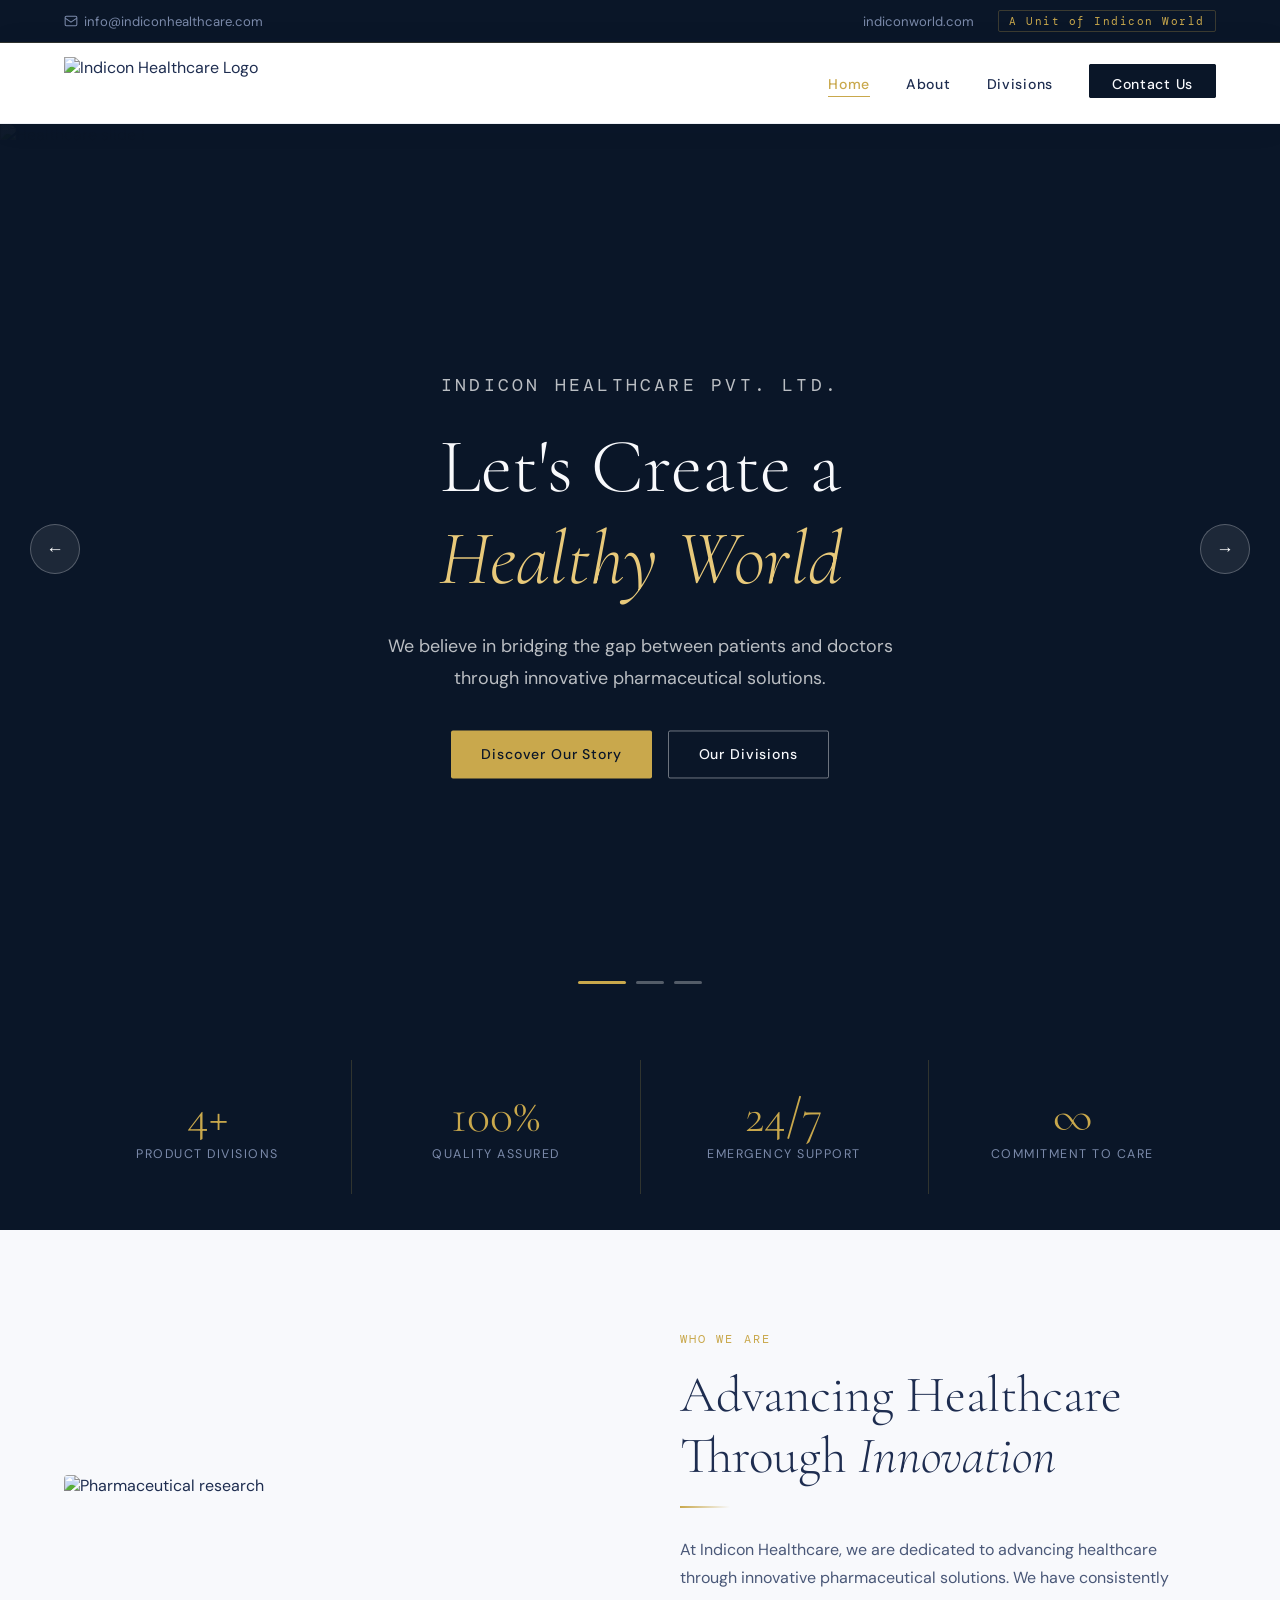
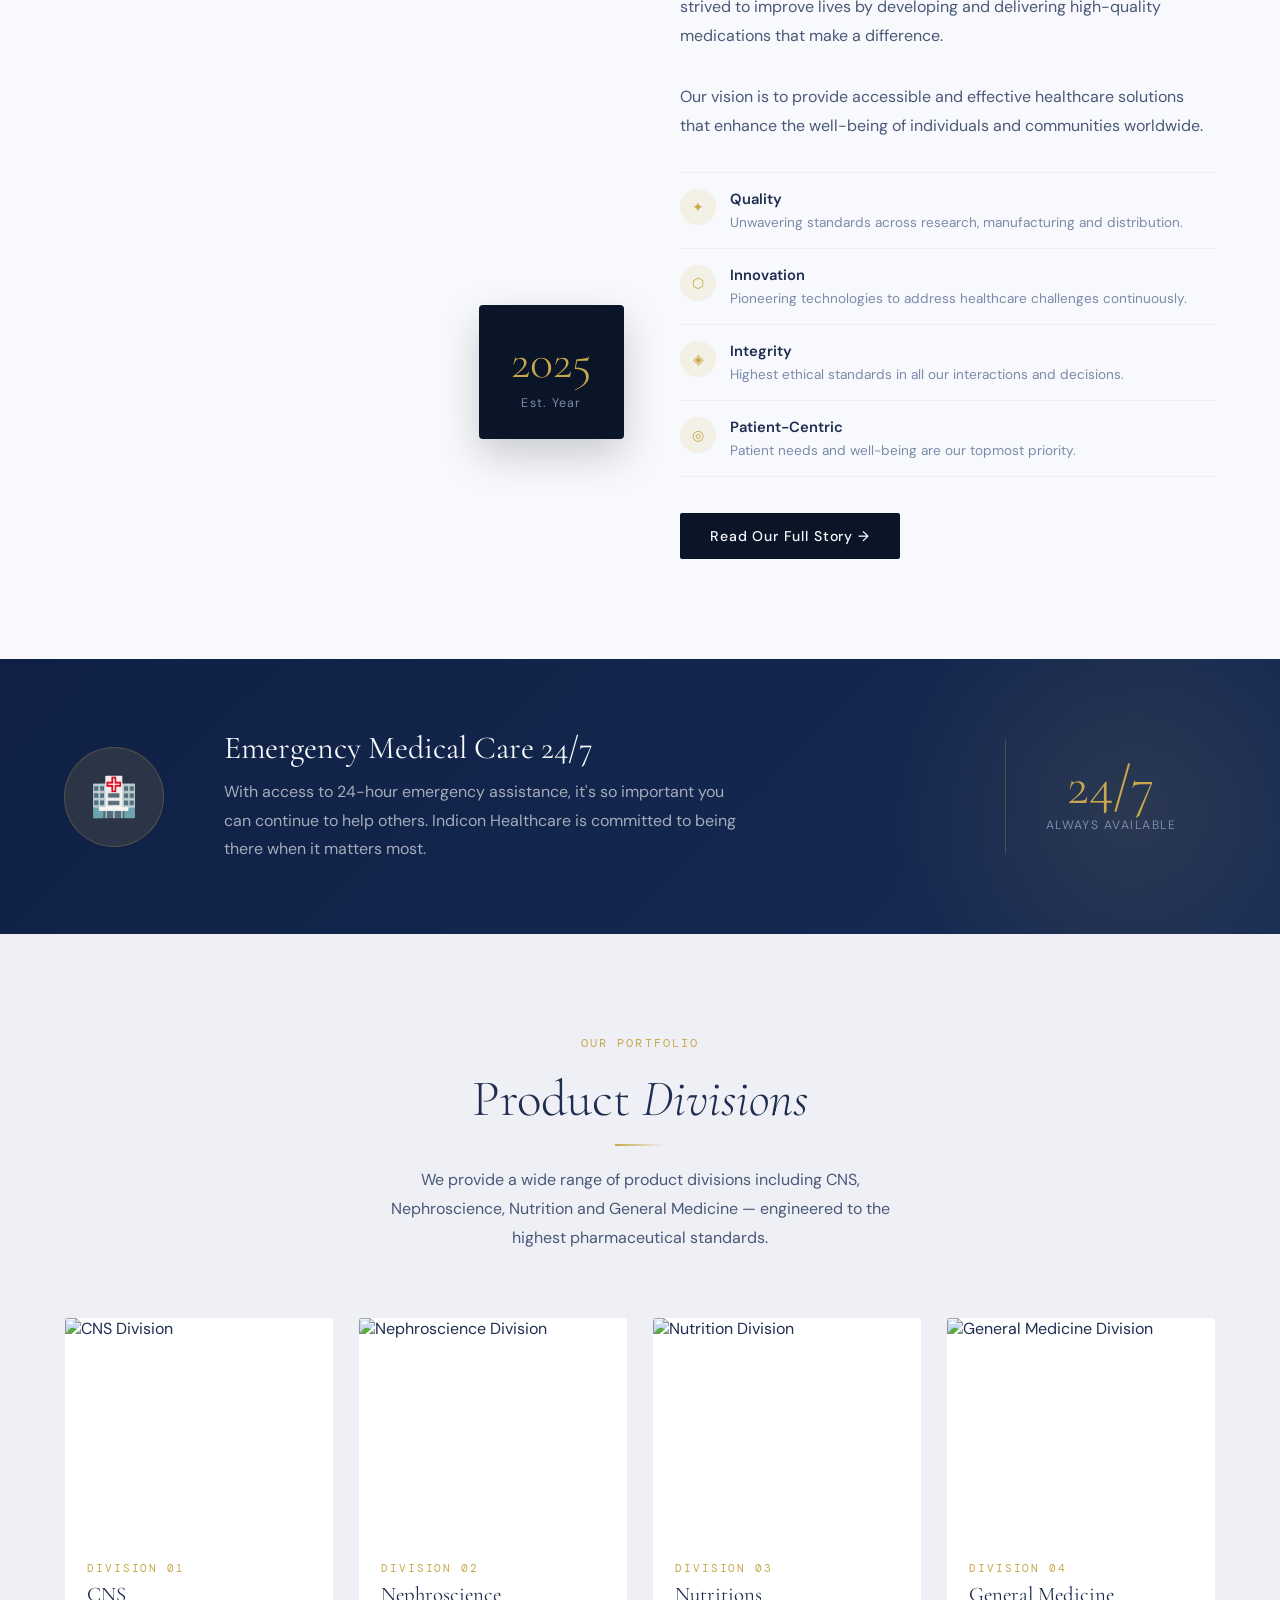
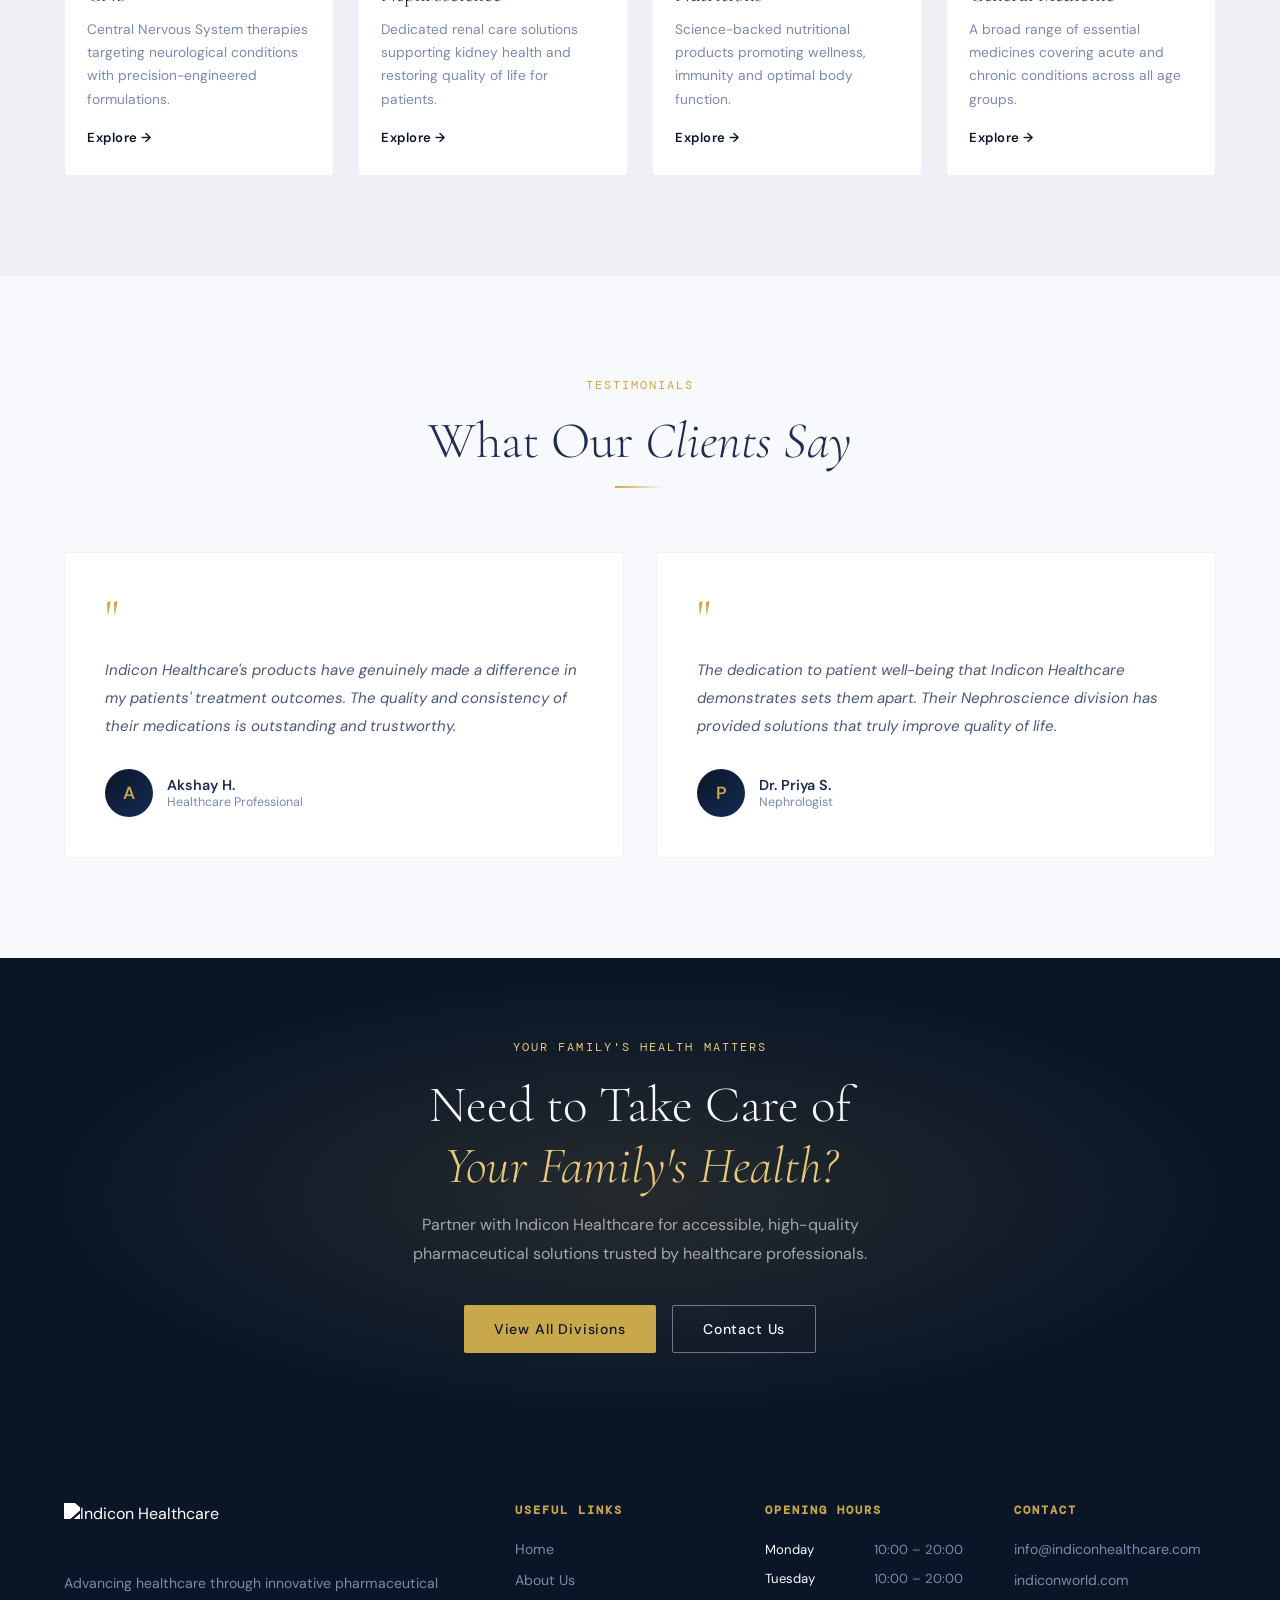
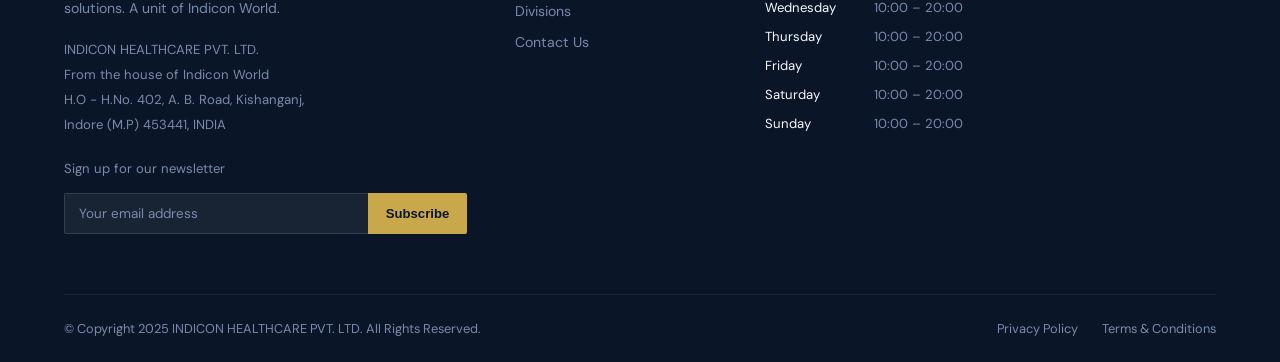
==== index.html @ 57bc6d41 "Add files via upload" ====
<!DOCTYPE html>
<html lang="en">
<head>
  <meta charset="UTF-8" />
  <meta name="viewport" content="width=device-width, initial-scale=1.0" />
  <title>INDICON HEALTHCARE PVT. LTD. — Pharmaceutical Company</title>
  <meta name="description" content="Indicon Healthcare Pvt. Ltd. — Advancing healthcare through innovative pharmaceutical solutions. CNS, Nephroscience, Nutrition divisions.">
  <link rel="stylesheet" href="style.css" />
  <style>
    /* ── HOME-SPECIFIC ── */

    /* Hero Slider */
    .hero {
      position: relative;
      height: 100vh;
      min-height: 640px;
      overflow: hidden;
      background: var(--navy);
    }
    .slide {
      position: absolute;
      inset: 0;
      opacity: 0;
      transition: opacity 1.2s ease;
    }
    .slide.active { opacity: 1; }
    .slide-img {
      width: 100%; height: 100%;
      object-fit: cover;
      filter: brightness(0.35);
    }
    .slide-overlay {
      position: absolute;
      inset: 0;
      background: linear-gradient(120deg, rgba(10,22,40,0.9) 40%, rgba(10,22,40,0.3) 100%);
    }
    .slide-content {
      position: absolute;
      top: 50%;
      left: 50%;
      transform: translate(-50%,-50%);
      width: 90%;
      max-width: 760px;
      text-align: center;
      color: var(--white);
      padding: 0 20px;
    }
    .slide-content .label { margin-bottom: 20px; }
    .slide-content h1 { color: var(--white); margin-bottom: 24px; }
    .slide-content h1 em { color: var(--gold-light); font-style: italic; }
    .slide-content p { font-size: 1.12rem; color: rgba(255,255,255,0.72); margin-bottom: 36px; max-width: 560px; margin-left: auto; margin-right: auto; }
    .slide-content .hero-btns { display: flex; gap: 16px; justify-content: center; flex-wrap: wrap; }

    /* Slider controls */
    .slider-controls {
      position: absolute;
      bottom: 40px;
      left: 50%;
      transform: translateX(-50%);
      display: flex;
      gap: 10px;
      z-index: 10;
    }
    .dot {
      width: 28px; height: 3px;
      background: rgba(255,255,255,0.3);
      border-radius: 2px;
      cursor: pointer;
      transition: background var(--transition), width var(--transition);
    }
    .dot.active { background: var(--gold); width: 48px; }
    .slider-arrows {
      position: absolute;
      bottom: 50%;
      width: 100%;
      display: flex;
      justify-content: space-between;
      padding: 0 30px;
      z-index: 10;
    }
    .arrow-btn {
      width: 50px; height: 50px;
      border-radius: 50%;
      border: 1px solid rgba(255,255,255,0.25);
      background: rgba(255,255,255,0.08);
      color: white;
      font-size: 1.1rem;
      cursor: pointer;
      display: flex; align-items: center; justify-content: center;
      transition: var(--transition);
    }
    .arrow-btn:hover { background: var(--gold); border-color: var(--gold); color: var(--navy); }

    /* About strip */
    .about-strip { padding: 100px 0; }
    .about-grid {
      display: grid;
      grid-template-columns: 1fr 1fr;
      gap: 80px;
      align-items: center;
    }
    .about-img-wrap {
      position: relative;
    }
    .about-img-wrap img {
      width: 100%;
      height: 540px;
      object-fit: cover;
      border-radius: var(--radius);
    }
    .about-badge {
      position: absolute;
      bottom: -24px;
      right: -24px;
      background: var(--navy);
      color: var(--white);
      padding: 28px 32px;
      border-radius: var(--radius);
      box-shadow: 0 16px 40px rgba(10,22,40,0.2);
      text-align: center;
    }
    .about-badge .num {
      font-family: 'Cormorant Garamond', serif;
      font-size: 3rem;
      font-weight: 300;
      color: var(--gold);
    }
    .about-badge small { font-size: 0.78rem; color: var(--muted); letter-spacing: 0.1em; display: block; margin-top: 4px; }
    .about-content .label { margin-bottom: 14px; }
    .about-content h2 { margin-bottom: 10px; }
    .about-content > p { margin-bottom: 32px; }
    .values-list { margin-bottom: 36px; }
    .values-list li {
      display: flex;
      align-items: flex-start;
      gap: 14px;
      padding: 16px 0;
      border-bottom: 1px solid var(--off-white);
    }
    .values-list li:first-child { border-top: 1px solid var(--off-white); }
    .val-icon {
      width: 36px; height: 36px; min-width: 36px;
      border-radius: 50%;
      background: rgba(201,168,76,0.12);
      display: flex; align-items: center; justify-content: center;
      color: var(--gold);
      font-size: 0.9rem;
    }
    .val-text strong { display: block; font-size: 0.92rem; font-weight: 600; margin-bottom: 2px; color: var(--text); }
    .val-text span { font-size: 0.85rem; color: var(--muted); }

    /* 24/7 Banner */
    .emergency-banner {
      background: linear-gradient(135deg, var(--navy-mid) 0%, var(--navy-soft) 100%);
      padding: 70px 0;
      position: relative;
      overflow: hidden;
    }
    .emergency-banner::before {
      content: '';
      position: absolute;
      right: -100px;
      top: -100px;
      width: 500px;
      height: 500px;
      border-radius: 50%;
      background: radial-gradient(circle, rgba(201,168,76,0.12), transparent 70%);
    }
    .emergency-inner {
      display: flex;
      align-items: center;
      gap: 60px;
      position: relative;
    }
    .emergency-icon {
      width: 100px; height: 100px; min-width: 100px;
      border-radius: 50%;
      background: rgba(201,168,76,0.15);
      border: 1px solid var(--border);
      display: flex; align-items: center; justify-content: center;
      font-size: 2.4rem;
    }
    .emergency-text h3 { color: var(--white); margin-bottom: 10px; }
    .emergency-text p { color: rgba(255,255,255,0.62); max-width: 520px; }
    .emergency-stat {
      margin-left: auto;
      text-align: center;
      padding: 20px 40px;
      border-left: 1px solid var(--border);
    }
    .emergency-stat .big { font-family: 'Cormorant Garamond', serif; font-size: 3.4rem; font-weight: 300; color: var(--gold); line-height: 1; }
    .emergency-stat small { font-size: 0.76rem; color: var(--muted); letter-spacing: 0.12em; text-transform: uppercase; }

    /* Divisions */
    .divisions-section { padding: 100px 0; background: var(--off-white); }
    .section-header { text-align: center; margin-bottom: 64px; }
    .section-header .label { margin-bottom: 14px; }
    .section-header h2 { margin-bottom: 14px; }
    .section-header p { max-width: 540px; margin: 0 auto; }
    .divisions-grid {
      display: grid;
      grid-template-columns: repeat(4,1fr);
      gap: 24px;
    }
    .div-card {
      background: #fff;
      border-radius: var(--radius);
      overflow: hidden;
      border: 1px solid var(--off-white);
      transition: var(--transition);
      position: relative;
    }
    .div-card:hover { transform: translateY(-8px); box-shadow: 0 24px 64px rgba(10,22,40,0.13); }
    .div-card-img {
      width: 100%;
      height: 220px;
      object-fit: cover;
      transition: transform 0.6s ease;
    }
    .div-card:hover .div-card-img { transform: scale(1.04); }
    .div-card-body { padding: 24px 22px 28px; }
    .div-tag { font-family: 'DM Mono', monospace; font-size: 0.66rem; letter-spacing: 0.18em; color: var(--gold); text-transform: uppercase; margin-bottom: 8px; }
    .div-card-body h3 { font-size: 1.3rem; margin-bottom: 10px; }
    .div-card-body p { font-size: 0.86rem; color: var(--muted); line-height: 1.7; }
    .div-card-link {
      display: inline-flex;
      align-items: center;
      gap: 6px;
      margin-top: 18px;
      font-size: 0.82rem;
      font-weight: 600;
      color: var(--navy);
      letter-spacing: 0.04em;
      transition: color var(--transition), gap var(--transition);
    }
    .div-card-link:hover { color: var(--gold); gap: 10px; }

    /* Testimonials */
    .testimonials { padding: 100px 0; }
    .testi-grid {
      display: grid;
      grid-template-columns: 1fr 1fr;
      gap: 32px;
      margin-top: 60px;
    }
    .testi-card {
      padding: 40px;
      border: 1px solid var(--off-white);
      border-radius: var(--radius);
      background: #fff;
      position: relative;
      transition: var(--transition);
    }
    .testi-card:hover { box-shadow: 0 16px 48px rgba(10,22,40,0.08); border-color: rgba(201,168,76,0.3); }
    .testi-quote { font-size: 3rem; line-height: 1; color: var(--gold); font-family: 'Cormorant Garamond', serif; margin-bottom: 16px; }
    .testi-card p { font-size: 0.94rem; color: #4a5878; line-height: 1.85; margin-bottom: 28px; font-style: italic; }
    .testi-author { display: flex; align-items: center; gap: 14px; }
    .testi-avatar {
      width: 48px; height: 48px; border-radius: 50%;
      background: linear-gradient(135deg, var(--navy), var(--navy-soft));
      display: flex; align-items: center; justify-content: center;
      color: var(--gold); font-weight: 600; font-size: 1.1rem;
    }
    .testi-name { font-weight: 600; font-size: 0.9rem; }
    .testi-role { font-size: 0.78rem; color: var(--muted); }

    /* CTA Banner */
    .cta-banner {
      background: var(--navy);
      padding: 80px 0;
      text-align: center;
      position: relative;
      overflow: hidden;
    }
    .cta-banner::before {
      content: '';
      position: absolute;
      inset: 0;
      background: radial-gradient(ellipse at center, rgba(201,168,76,0.14) 0%, transparent 65%);
    }
    .cta-banner .container { position: relative; }
    .cta-banner h2 { color: var(--white); margin-bottom: 14px; }
    .cta-banner p { color: rgba(255,255,255,0.6); max-width: 500px; margin: 0 auto 36px; }
    .cta-banner .cta-btns { display: flex; gap: 16px; justify-content: center; flex-wrap: wrap; }

    /* RESPONSIVE */
    @media(max-width:1024px) { .divisions-grid { grid-template-columns: 1fr 1fr; } }
    @media(max-width:768px) {
      .about-grid { grid-template-columns: 1fr; }
      .about-img-wrap img { height: 360px; }
      .about-badge { right: 0; }
      .testi-grid { grid-template-columns: 1fr; }
      .emergency-inner { flex-direction: column; gap: 30px; }
      .emergency-stat { border-left: none; border-top: 1px solid var(--border); padding: 20px 0 0; margin-left: 0; }
      .hero { height: auto; min-height: 100svh; }
      .slider-arrows { display: none; }
    }
    @media(max-width:560px) { .divisions-grid { grid-template-columns: 1fr; } }
  </style>
</head>
<body>

  <!-- TOP BAR -->
  <div class="topbar">
    <div class="container">
      <a href="mailto:info@indiconhealthcare.com">
        <svg width="14" height="14" viewBox="0 0 24 24" fill="none" stroke="currentColor" stroke-width="1.8"><rect x="2" y="4" width="20" height="16" rx="2"/><path d="m2 7 10 7 10-7"/></svg>
        info@indiconhealthcare.com
      </a>
      <div class="topbar-right">
        <a href="https://indiconworld.com" target="_blank">indiconworld.com</a>
        <span class="unit-tag">A Unit of Indicon World</span>
      </div>
    </div>
  </div>

  <!-- NAVBAR -->
  <nav class="navbar">
    <div class="container">
      <a href="index.html" class="logo">
        <img src="https://indiconhealthcare.com/images/logo.png" alt="Indicon Healthcare Logo" />
      </a>
      <ul class="nav-links" id="navLinks">
        <li><a href="index.html" class="active">Home</a></li>
        <li><a href="about.html">About</a></li>
        <li><a href="divisions.html">Divisions</a></li>
        <li><a href="contact.html" class="nav-cta">Contact Us</a></li>
      </ul>
      <div class="hamburger" id="hamburger" onclick="toggleNav()">
        <span></span><span></span><span></span>
      </div>
    </div>
  </nav>

  <!-- HERO SLIDER -->
  <section class="hero" aria-label="Hero">
    <!-- Slide 1 -->
    <div class="slide active">
      <img class="slide-img" src="https://indiconhealthcare.com/images/healthcare-slider.webp" alt="Healthcare slide 1" />
      <div class="slide-overlay"></div>
      <div class="slide-content">
        <p class="label">Indicon Healthcare Pvt. Ltd.</p>
        <h1>Let's Create a<br /><em>Healthy World</em></h1>
        <p>We believe in bridging the gap between patients and doctors through innovative pharmaceutical solutions.</p>
        <div class="hero-btns">
          <a href="about.html" class="btn btn-primary">Discover Our Story</a>
          <a href="divisions.html" class="btn btn-outline">Our Divisions</a>
        </div>
      </div>
    </div>
    <!-- Slide 2 -->
    <div class="slide">
      <img class="slide-img" src="https://indiconhealthcare.com/images/healthcare-slider2.webp" alt="Healthcare slide 2" />
      <div class="slide-overlay"></div>
      <div class="slide-content">
        <p class="label">Happiness &amp; Wellbeing</p>
        <h1>Happiness Is the Key to a<br /><em>Better Life</em></h1>
        <p>Our genuine commitment to wellbeing drives every product we develop and every community we serve.</p>
        <div class="hero-btns">
          <a href="about.html" class="btn btn-primary">Our Vision</a>
          <a href="contact.html" class="btn btn-outline">Get in Touch</a>
        </div>
      </div>
    </div>
    <!-- Slide 3 -->
    <div class="slide">
      <img class="slide-img" src="https://indiconhealthcare.com/images/healthcare-slider3.webp" alt="Healthcare slide 3" />
      <div class="slide-overlay"></div>
      <div class="slide-content">
        <p class="label">Care That Makes a Difference</p>
        <h1>Quality Medicines,<br /><em>Trusted by Many</em></h1>
        <p>Our genuine motto is 'Care that makes a difference' — delivering pharmaceuticals that meet the highest standards.</p>
        <div class="hero-btns">
          <a href="divisions.html" class="btn btn-primary">Explore Products</a>
          <a href="contact.html" class="btn btn-outline">Contact Us</a>
        </div>
      </div>
    </div>

    <!-- Controls -->
    <div class="slider-arrows">
      <button class="arrow-btn" onclick="prevSlide()" aria-label="Previous">&#8592;</button>
      <button class="arrow-btn" onclick="nextSlide()" aria-label="Next">&#8594;</button>
    </div>
    <div class="slider-controls">
      <div class="dot active" onclick="goSlide(0)"></div>
      <div class="dot" onclick="goSlide(1)"></div>
      <div class="dot" onclick="goSlide(2)"></div>
    </div>
  </section>

  <!-- STATS STRIP -->
  <div class="stats-strip">
    <div class="container">
      <div class="stat-item">
        <div class="stat-num">4+</div>
        <div class="stat-label">Product Divisions</div>
      </div>
      <div class="stat-item">
        <div class="stat-num">100%</div>
        <div class="stat-label">Quality Assured</div>
      </div>
      <div class="stat-item">
        <div class="stat-num">24/7</div>
        <div class="stat-label">Emergency Support</div>
      </div>
      <div class="stat-item">
        <div class="stat-num">∞</div>
        <div class="stat-label">Commitment to Care</div>
      </div>
    </div>
  </div>

  <!-- ABOUT SECTION -->
  <section class="about-strip section-pad">
    <div class="container">
      <div class="about-grid">
        <div class="about-img-wrap fade-up">
          <img src="https://images.unsplash.com/photo-1576091160550-2173dba999ef?w=800&q=80" alt="Pharmaceutical research" />
          <div class="about-badge">
            <div class="num">2025</div>
            <small>Est. Year</small>
          </div>
        </div>
        <div class="about-content fade-up">
          <p class="label">Who We Are</p>
          <h2>Advancing Healthcare Through <em>Innovation</em></h2>
          <div class="gold-line"></div>
          <p>At Indicon Healthcare, we are dedicated to advancing healthcare through innovative pharmaceutical solutions. We have consistently strived to improve lives by developing and delivering high-quality medications that make a difference.</p>
          <p style="margin-top:14px;">Our vision is to provide accessible and effective healthcare solutions that enhance the well-being of individuals and communities worldwide.</p>
          <ul class="values-list" style="margin-top:28px;">
            <li>
              <div class="val-icon">✦</div>
              <div class="val-text"><strong>Quality</strong><span>Unwavering standards across research, manufacturing and distribution.</span></div>
            </li>
            <li>
              <div class="val-icon">⬡</div>
              <div class="val-text"><strong>Innovation</strong><span>Pioneering technologies to address healthcare challenges continuously.</span></div>
            </li>
            <li>
              <div class="val-icon">◈</div>
              <div class="val-text"><strong>Integrity</strong><span>Highest ethical standards in all our interactions and decisions.</span></div>
            </li>
            <li>
              <div class="val-icon">◎</div>
              <div class="val-text"><strong>Patient-Centric</strong><span>Patient needs and well-being are our topmost priority.</span></div>
            </li>
          </ul>
          <a href="about.html" class="btn btn-dark">Read Our Full Story &#8594;</a>
        </div>
      </div>
    </div>
  </section>

  <!-- 24/7 EMERGENCY BANNER -->
  <div class="emergency-banner">
    <div class="container">
      <div class="emergency-inner">
        <div class="emergency-icon">🏥</div>
        <div class="emergency-text">
          <h3 style="color:var(--white);">Emergency Medical Care 24/7</h3>
          <p>With access to 24-hour emergency assistance, it's so important you can continue to help others. Indicon Healthcare is committed to being there when it matters most.</p>
        </div>
        <div class="emergency-stat">
          <div class="big">24/7</div>
          <small>Always Available</small>
        </div>
      </div>
    </div>
  </div>

  <!-- DIVISIONS SECTION -->
  <section class="divisions-section">
    <div class="container">
      <div class="section-header fade-up">
        <p class="label">Our Portfolio</p>
        <h2>Product <em>Divisions</em></h2>
        <div class="gold-line" style="margin:14px auto 20px;"></div>
        <p>We provide a wide range of product divisions including CNS, Nephroscience, Nutrition and General Medicine — engineered to the highest pharmaceutical standards.</p>
      </div>
      <div class="divisions-grid">
        <div class="div-card fade-up">
          <img class="div-card-img" src="https://indiconhealthcare.com/images/Products/cns.webp" alt="CNS Division" />
          <div class="div-card-body">
            <div class="div-tag">Division 01</div>
            <h3>CNS</h3>
            <p>Central Nervous System therapies targeting neurological conditions with precision-engineered formulations.</p>
            <a href="divisions.html" class="div-card-link">Explore &#8594;</a>
          </div>
        </div>
        <div class="div-card fade-up">
          <img class="div-card-img" src="https://indiconhealthcare.com/images/Products/nephro.webp" alt="Nephroscience Division" />
          <div class="div-card-body">
            <div class="div-tag">Division 02</div>
            <h3>Nephroscience</h3>
            <p>Dedicated renal care solutions supporting kidney health and restoring quality of life for patients.</p>
            <a href="divisions.html" class="div-card-link">Explore &#8594;</a>
          </div>
        </div>
        <div class="div-card fade-up">
          <img class="div-card-img" src="https://indiconhealthcare.com/images/Products/nutrition.webp" alt="Nutrition Division" />
          <div class="div-card-body">
            <div class="div-tag">Division 03</div>
            <h3>Nutritions</h3>
            <p>Science-backed nutritional products promoting wellness, immunity and optimal body function.</p>
            <a href="divisions.html" class="div-card-link">Explore &#8594;</a>
          </div>
        </div>
        <div class="div-card fade-up">
          <img class="div-card-img" src="https://indiconhealthcare.com/images/Products/medicine.webp" alt="General Medicine Division" />
          <div class="div-card-body">
            <div class="div-tag">Division 04</div>
            <h3>General Medicine</h3>
            <p>A broad range of essential medicines covering acute and chronic conditions across all age groups.</p>
            <a href="divisions.html" class="div-card-link">Explore &#8594;</a>
          </div>
        </div>
      </div>
    </div>
  </section>

  <!-- TESTIMONIALS -->
  <section class="testimonials section-pad">
    <div class="container">
      <div class="section-header fade-up">
        <p class="label">Testimonials</p>
        <h2>What Our <em>Clients Say</em></h2>
        <div class="gold-line" style="margin:14px auto 0;"></div>
      </div>
      <div class="testi-grid">
        <div class="testi-card fade-up">
          <div class="testi-quote">"</div>
          <p>Indicon Healthcare's products have genuinely made a difference in my patients' treatment outcomes. The quality and consistency of their medications is outstanding and trustworthy.</p>
          <div class="testi-author">
            <div class="testi-avatar">A</div>
            <div>
              <div class="testi-name">Akshay H.</div>
              <div class="testi-role">Healthcare Professional</div>
            </div>
          </div>
        </div>
        <div class="testi-card fade-up">
          <div class="testi-quote">"</div>
          <p>The dedication to patient well-being that Indicon Healthcare demonstrates sets them apart. Their Nephroscience division has provided solutions that truly improve quality of life.</p>
          <div class="testi-author">
            <div class="testi-avatar">P</div>
            <div>
              <div class="testi-name">Dr. Priya S.</div>
              <div class="testi-role">Nephrologist</div>
            </div>
          </div>
        </div>
      </div>
    </div>
  </section>

  <!-- CTA BANNER -->
  <div class="cta-banner">
    <div class="container">
      <p class="label" style="color:var(--gold-light);margin-bottom:16px;">Your Family's Health Matters</p>
      <h2>Need to Take Care of<br /><em style="color:var(--gold-light);">Your Family's Health?</em></h2>
      <p>Partner with Indicon Healthcare for accessible, high-quality pharmaceutical solutions trusted by healthcare professionals.</p>
      <div class="cta-btns">
        <a href="divisions.html" class="btn btn-primary">View All Divisions</a>
        <a href="contact.html" class="btn btn-outline">Contact Us</a>
      </div>
    </div>
  </div>

  <!-- FOOTER -->
  <footer>
    <div class="container">
      <div class="footer-grid">
        <div class="footer-brand">
          <img src="https://indiconhealthcare.com/images/logo.png" alt="Indicon Healthcare" />
          <p>Advancing healthcare through innovative pharmaceutical solutions. A unit of Indicon World.</p>
          <address>
            INDICON HEALTHCARE PVT. LTD.<br />
            From the house of Indicon World<br />
            H.O - H.No. 402, A. B. Road, Kishanganj,<br />
            Indore (M.P) 453441, INDIA
          </address>
          <div style="margin-top:16px;">
            <div class="footer-newsletter">
              <p>Sign up for our newsletter</p>
              <div class="newsletter-form">
                <input type="email" placeholder="Your email address" />
                <button>Subscribe</button>
              </div>
            </div>
          </div>
        </div>
        <div class="footer-col">
          <h4>Useful Links</h4>
          <ul>
            <li><a href="index.html">Home</a></li>
            <li><a href="about.html">About Us</a></li>
            <li><a href="divisions.html">Divisions</a></li>
            <li><a href="contact.html">Contact Us</a></li>
          </ul>
        </div>
        <div class="footer-col">
          <h4>Opening Hours</h4>
          <div class="footer-hours">
            <span class="day">Monday</span><span>10:00 – 20:00</span>
            <span class="day">Tuesday</span><span>10:00 – 20:00</span>
            <span class="day">Wednesday</span><span>10:00 – 20:00</span>
            <span class="day">Thursday</span><span>10:00 – 20:00</span>
            <span class="day">Friday</span><span>10:00 – 20:00</span>
            <span class="day">Saturday</span><span>10:00 – 20:00</span>
            <span class="day">Sunday</span><span>10:00 – 20:00</span>
          </div>
        </div>
        <div class="footer-col">
          <h4>Contact</h4>
          <ul>
            <li><a href="mailto:info@indiconhealthcare.com">info@indiconhealthcare.com</a></li>
            <li><a href="https://indiconworld.com" target="_blank">indiconworld.com</a></li>
          </ul>
        </div>
      </div>
      <div class="footer-bottom">
        <p>© Copyright 2025 INDICON HEALTHCARE PVT. LTD. All Rights Reserved.</p>
        <div class="footer-bottom-links">
          <a href="#">Privacy Policy</a>
          <a href="#">Terms &amp; Conditions</a>
        </div>
      </div>
    </div>
  </footer>

  <script>
    // Slider
    let cur = 0;
    const slides = document.querySelectorAll('.slide');
    const dots = document.querySelectorAll('.dot');
    function goSlide(n) {
      slides[cur].classList.remove('active');
      dots[cur].classList.remove('active');
      cur = (n + slides.length) % slides.length;
      slides[cur].classList.add('active');
      dots[cur].classList.add('active');
    }
    function nextSlide() { goSlide(cur + 1); }
    function prevSlide() { goSlide(cur - 1); }
    setInterval(nextSlide, 5000);

    // Nav toggle
    function toggleNav() {
      document.getElementById('navLinks').classList.toggle('open');
    }

    // Scroll animations
    const obs = new IntersectionObserver((entries) => {
      entries.forEach(e => { if(e.isIntersecting) e.target.classList.add('visible'); });
    }, { threshold: 0.1 });
    document.querySelectorAll('.fade-up').forEach(el => obs.observe(el));
  </script>
</body>
</html>
---- style.css ----
/* ============================================================
   INDICON HEALTHCARE PVT. LTD. — Global Stylesheet
   Design: Refined Medical Luxury — Deep Navy + Clinical White + Gold
   ============================================================ */

@import url('https://fonts.googleapis.com/css2?family=Cormorant+Garamond:ital,wght@0,300;0,400;0,600;1,300;1,400&family=DM+Sans:wght@300;400;500;600&family=DM+Mono:wght@400&display=swap');

/* ── CSS Variables ── */
:root {
  --navy:      #0a1628;
  --navy-mid:  #0f2044;
  --navy-soft: #162b55;
  --gold:      #c9a84c;
  --gold-light:#e8c97a;
  --white:     #f8f9fc;
  --off-white: #eef0f5;
  --muted:     #7b8aaa;
  --text:      #1e2d50;
  --border:    rgba(201,168,76,0.25);
  --radius:    4px;
  --transition: 0.4s cubic-bezier(0.25,0.8,0.25,1);
}

/* ── Reset ── */
*, *::before, *::after { box-sizing: border-box; margin: 0; padding: 0; }
html { scroll-behavior: smooth; font-size: 16px; }
body {
  font-family: 'DM Sans', sans-serif;
  background: var(--white);
  color: var(--text);
  overflow-x: hidden;
}
img { display: block; max-width: 100%; }
a  { text-decoration: none; color: inherit; }
ul { list-style: none; }

/* ── Typography ── */
h1, h2, h3, h4 { font-family: 'Cormorant Garamond', serif; line-height: 1.2; }
h1 { font-size: clamp(2.8rem, 6vw, 5.5rem); font-weight: 300; }
h2 { font-size: clamp(2rem, 4vw, 3.2rem); font-weight: 300; }
h3 { font-size: clamp(1.4rem, 2.5vw, 2rem); font-weight: 400; }
h4 { font-size: 1.15rem; font-weight: 600; letter-spacing: 0.06em; text-transform: uppercase; }
p  { font-size: 1rem; line-height: 1.8; color: #4a5878; }

/* ── Utility ── */
.container { width: 90%; max-width: 1240px; margin: 0 auto; }
.gold      { color: var(--gold); }
.label     { font-family: 'DM Mono', monospace; font-size: 0.72rem; letter-spacing: 0.18em; text-transform: uppercase; color: var(--gold); }
.section-pad { padding: 100px 0; }
.section-pad-sm { padding: 70px 0; }

/* ── TOP BAR ── */
.topbar {
  background: var(--navy);
  padding: 10px 0;
  border-bottom: 1px solid rgba(201,168,76,0.2);
}
.topbar .container {
  display: flex;
  justify-content: space-between;
  align-items: center;
}
.topbar a {
  font-size: 0.82rem;
  color: var(--muted);
  display: flex;
  align-items: center;
  gap: 6px;
  transition: color var(--transition);
}
.topbar a:hover { color: var(--gold); }
.topbar-right { display: flex; gap: 24px; align-items: center; }
.topbar .unit-tag {
  font-family: 'DM Mono', monospace;
  font-size: 0.68rem;
  letter-spacing: 0.14em;
  color: var(--gold);
  border: 1px solid var(--border);
  padding: 3px 10px;
  border-radius: 2px;
}

/* ── NAVBAR ── */
.navbar {
  position: sticky;
  top: 0;
  z-index: 1000;
  background: rgba(255,255,255,0.97);
  backdrop-filter: blur(12px);
  border-bottom: 1px solid var(--off-white);
  box-shadow: 0 2px 30px rgba(10,22,40,0.07);
}
.navbar .container {
  display: flex;
  align-items: center;
  justify-content: space-between;
  height: 80px;
}
.navbar .logo img { height: 52px; width: auto; }
.nav-links { display: flex; gap: 36px; align-items: center; }
.nav-links a {
  font-size: 0.88rem;
  font-weight: 500;
  letter-spacing: 0.05em;
  color: var(--text);
  position: relative;
  padding-bottom: 4px;
  transition: color var(--transition);
}
.nav-links a::after {
  content: '';
  position: absolute;
  bottom: 0; left: 0;
  width: 0; height: 1px;
  background: var(--gold);
  transition: width var(--transition);
}
.nav-links a:hover, .nav-links a.active { color: var(--gold); }
.nav-links a:hover::after, .nav-links a.active::after { width: 100%; }
.nav-cta {
  background: var(--navy);
  color: var(--white) !important;
  padding: 10px 22px;
  border-radius: 2px;
  border: 1px solid var(--navy);
  transition: background var(--transition), border-color var(--transition) !important;
}
.nav-cta:hover { background: var(--gold) !important; border-color: var(--gold) !important; color: var(--navy) !important; }
.nav-cta::after { display: none !important; }

.hamburger { display: none; flex-direction: column; gap: 5px; cursor: pointer; }
.hamburger span { width: 26px; height: 2px; background: var(--navy); transition: var(--transition); }

/* ── PAGE HERO (inner pages) ── */
.page-hero {
  background: var(--navy);
  padding: 80px 0 60px;
  position: relative;
  overflow: hidden;
}
.page-hero::before {
  content: '';
  position: absolute;
  inset: 0;
  background: radial-gradient(ellipse at 70% 50%, rgba(201,168,76,0.12) 0%, transparent 60%);
}
.page-hero .container { position: relative; }
.page-hero .breadcrumb {
  display: flex;
  align-items: center;
  gap: 8px;
  font-size: 0.82rem;
  color: var(--muted);
  margin-bottom: 18px;
}
.page-hero .breadcrumb a { color: var(--gold); }
.page-hero .breadcrumb span { color: var(--muted); }
.page-hero h1 { color: var(--white); font-weight: 300; }
.page-hero h1 em { font-style: italic; color: var(--gold-light); }
.page-hero .line {
  width: 60px; height: 2px;
  background: linear-gradient(90deg, var(--gold), transparent);
  margin-top: 24px;
}

/* ── BUTTONS ── */
.btn {
  display: inline-flex;
  align-items: center;
  gap: 8px;
  padding: 14px 30px;
  font-size: 0.88rem;
  font-weight: 500;
  letter-spacing: 0.06em;
  border-radius: 2px;
  transition: var(--transition);
  cursor: pointer;
  border: none;
}
.btn-primary {
  background: var(--gold);
  color: var(--navy);
}
.btn-primary:hover { background: var(--gold-light); transform: translateY(-2px); box-shadow: 0 8px 24px rgba(201,168,76,0.3); }
.btn-outline {
  background: transparent;
  color: var(--white);
  border: 1px solid rgba(255,255,255,0.4);
}
.btn-outline:hover { border-color: var(--gold); color: var(--gold); }
.btn-dark {
  background: var(--navy);
  color: var(--white);
}
.btn-dark:hover { background: var(--navy-soft); transform: translateY(-2px); }

/* ── DIVIDER LINE ── */
.gold-line {
  width: 50px; height: 2px;
  background: linear-gradient(90deg, var(--gold), transparent);
  margin: 18px 0 28px;
}

/* ── STAT CHIPS ── */
.stats-strip {
  background: var(--navy);
  padding: 36px 0;
}
.stats-strip .container {
  display: grid;
  grid-template-columns: repeat(4,1fr);
  gap: 1px;
  background: rgba(201,168,76,0.2);
}
.stat-item {
  background: var(--navy);
  padding: 32px 28px;
  text-align: center;
}
.stat-num {
  font-family: 'Cormorant Garamond', serif;
  font-size: 3rem;
  font-weight: 300;
  color: var(--gold);
  line-height: 1;
}
.stat-label {
  font-size: 0.78rem;
  letter-spacing: 0.12em;
  color: var(--muted);
  text-transform: uppercase;
  margin-top: 6px;
}

/* ── FOOTER ── */
footer {
  background: var(--navy);
  color: var(--white);
  padding: 70px 0 0;
}
.footer-grid {
  display: grid;
  grid-template-columns: 2fr 1fr 1fr 1fr;
  gap: 48px;
  padding-bottom: 60px;
  border-bottom: 1px solid rgba(255,255,255,0.07);
}
.footer-brand img { height: 48px; margin-bottom: 20px; filter: brightness(0) invert(1); }
.footer-brand p { font-size: 0.88rem; color: var(--muted); line-height: 1.8; }
.footer-brand address {
  font-style: normal;
  font-size: 0.82rem;
  color: var(--muted);
  margin-top: 16px;
  line-height: 1.9;
}
.footer-col h4 { font-size: 0.78rem; letter-spacing: 0.16em; text-transform: uppercase; color: var(--gold); margin-bottom: 20px; font-family: 'DM Mono', monospace; }
.footer-col ul li { margin-bottom: 10px; }
.footer-col ul li a { font-size: 0.88rem; color: var(--muted); transition: color var(--transition); }
.footer-col ul li a:hover { color: var(--gold); }
.footer-hours { display: grid; grid-template-columns: 1fr 1fr; gap: 4px 16px; }
.footer-hours span { font-size: 0.82rem; color: var(--muted); line-height: 1.9; }
.footer-hours .day { color: var(--white); }

.footer-newsletter { margin-top: 20px; }
.footer-newsletter p { font-size: 0.82rem; color: var(--muted); margin-bottom: 12px; }
.newsletter-form { display: flex; gap: 0; }
.newsletter-form input {
  flex: 1;
  padding: 11px 14px;
  background: rgba(255,255,255,0.06);
  border: 1px solid rgba(255,255,255,0.12);
  border-right: none;
  color: var(--white);
  font-size: 0.84rem;
  font-family: 'DM Sans', sans-serif;
  outline: none;
  border-radius: 2px 0 0 2px;
}
.newsletter-form input::placeholder { color: var(--muted); }
.newsletter-form button {
  padding: 11px 18px;
  background: var(--gold);
  color: var(--navy);
  border: none;
  font-weight: 600;
  font-size: 0.82rem;
  cursor: pointer;
  border-radius: 0 2px 2px 0;
  transition: background var(--transition);
}
.newsletter-form button:hover { background: var(--gold-light); }

.footer-bottom {
  padding: 22px 0;
  display: flex;
  justify-content: space-between;
  align-items: center;
  flex-wrap: wrap;
  gap: 12px;
}
.footer-bottom p { font-size: 0.8rem; color: var(--muted); }
.footer-bottom-links { display: flex; gap: 24px; }
.footer-bottom-links a { font-size: 0.8rem; color: var(--muted); transition: color var(--transition); }
.footer-bottom-links a:hover { color: var(--gold); }

/* ── CARDS ── */
.card {
  background: #fff;
  border: 1px solid var(--off-white);
  border-radius: var(--radius);
  overflow: hidden;
  transition: var(--transition);
}
.card:hover {
  transform: translateY(-6px);
  box-shadow: 0 20px 60px rgba(10,22,40,0.12);
  border-color: rgba(201,168,76,0.3);
}

/* ── SCROLL ANIMATIONS ── */
.fade-up {
  opacity: 0;
  transform: translateY(30px);
  transition: opacity 0.7s ease, transform 0.7s ease;
}
.fade-up.visible {
  opacity: 1;
  transform: translateY(0);
}

/* ── RESPONSIVE ── */
@media (max-width: 1024px) {
  .footer-grid { grid-template-columns: 1fr 1fr; }
}
@media (max-width: 768px) {
  .nav-links { display: none; flex-direction: column; position: absolute; top: 80px; left: 0; right: 0; background: #fff; padding: 24px; border-bottom: 1px solid var(--off-white); gap: 20px; }
  .nav-links.open { display: flex; }
  .hamburger { display: flex; }
  .stats-strip .container { grid-template-columns: 1fr 1fr; }
  .footer-grid { grid-template-columns: 1fr; }
  .topbar-right .unit-tag { display: none; }
  .footer-bottom { flex-direction: column; text-align: center; }
}
@media (max-width: 480px) {
  .stats-strip .container { grid-template-columns: 1fr; }
}
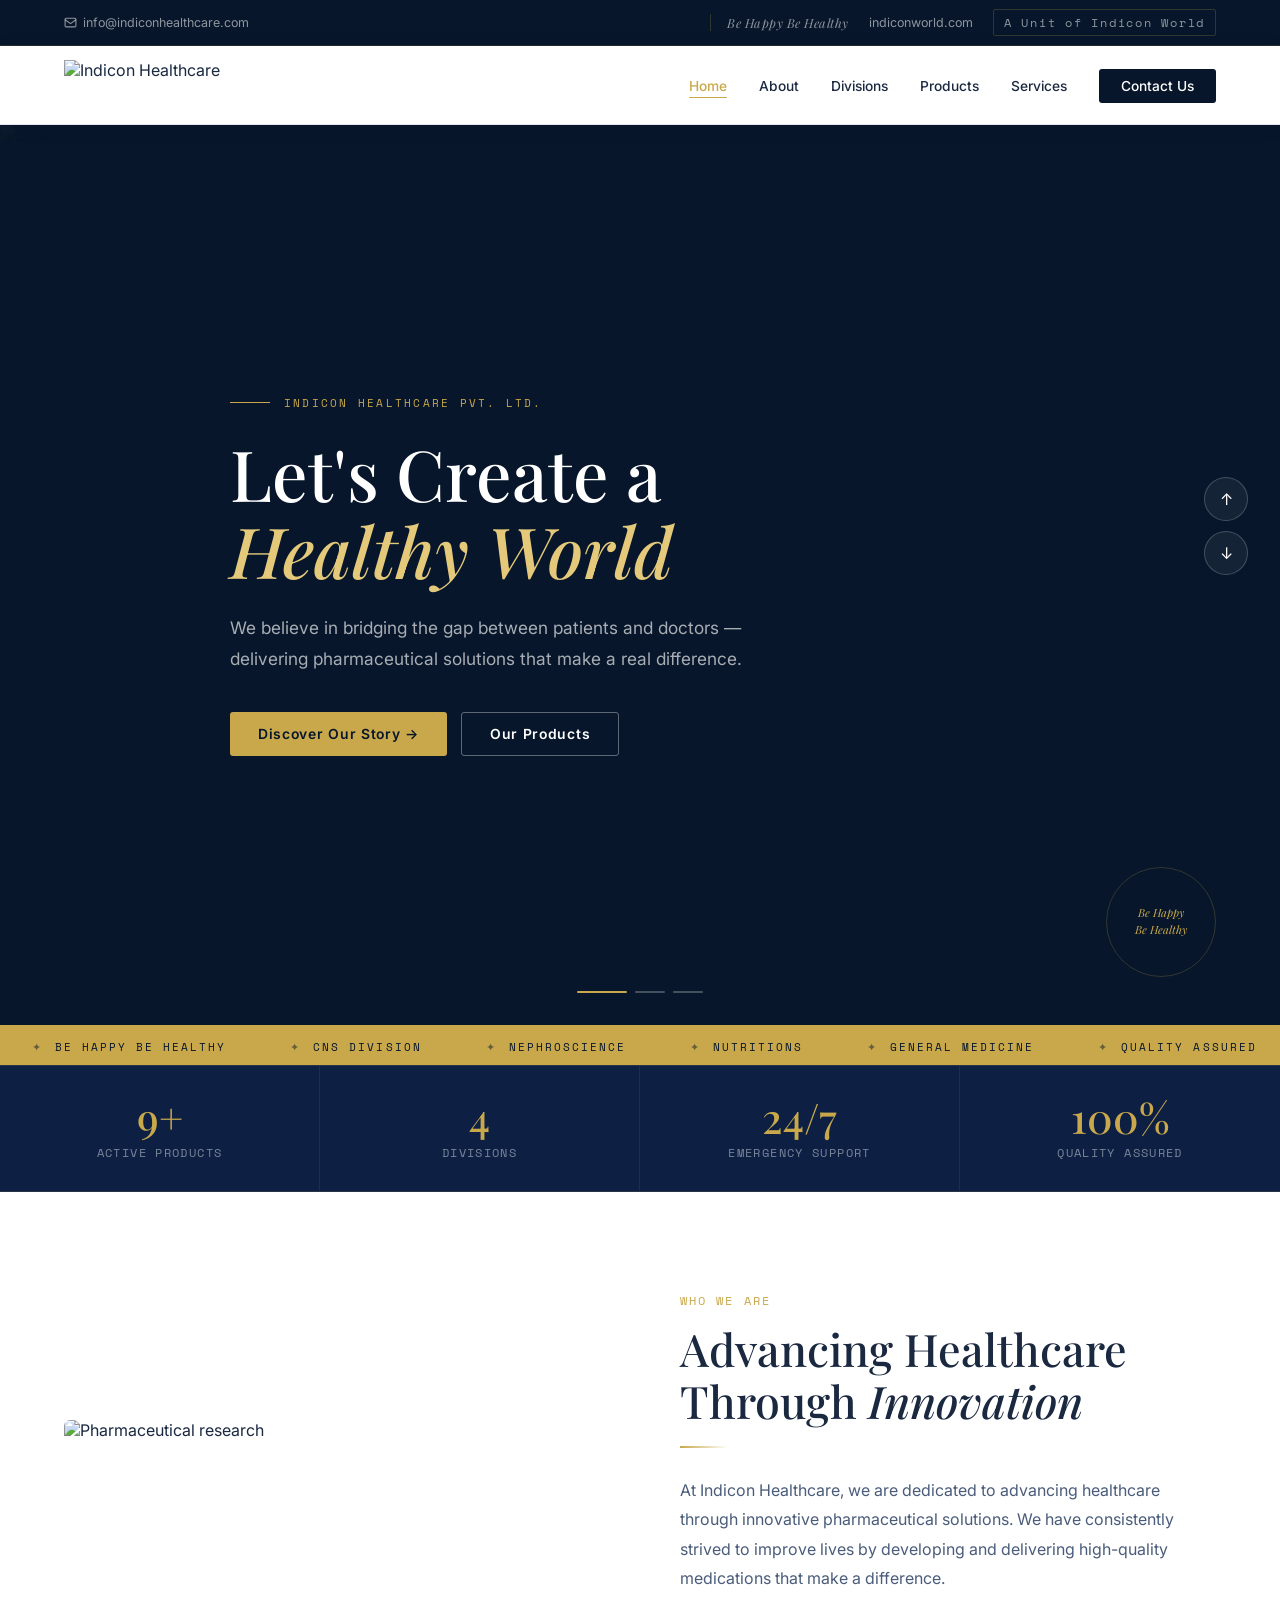
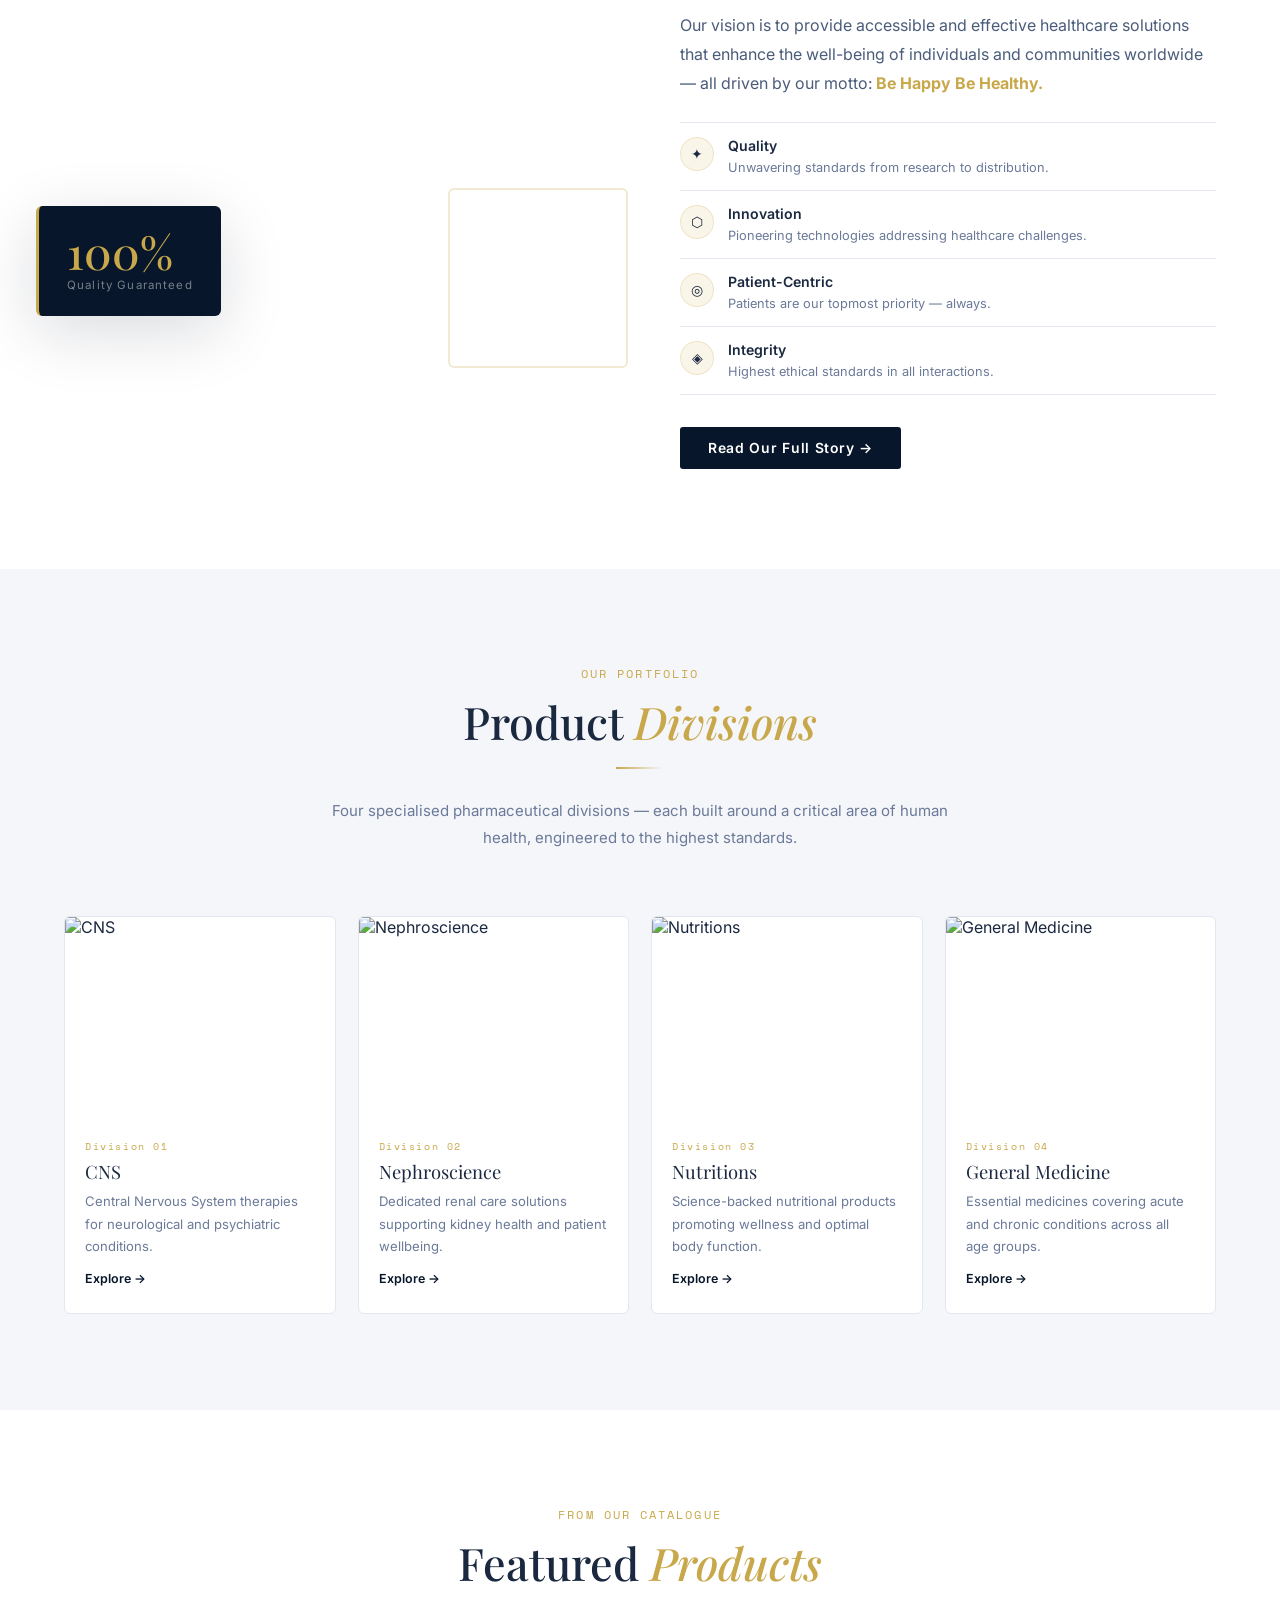
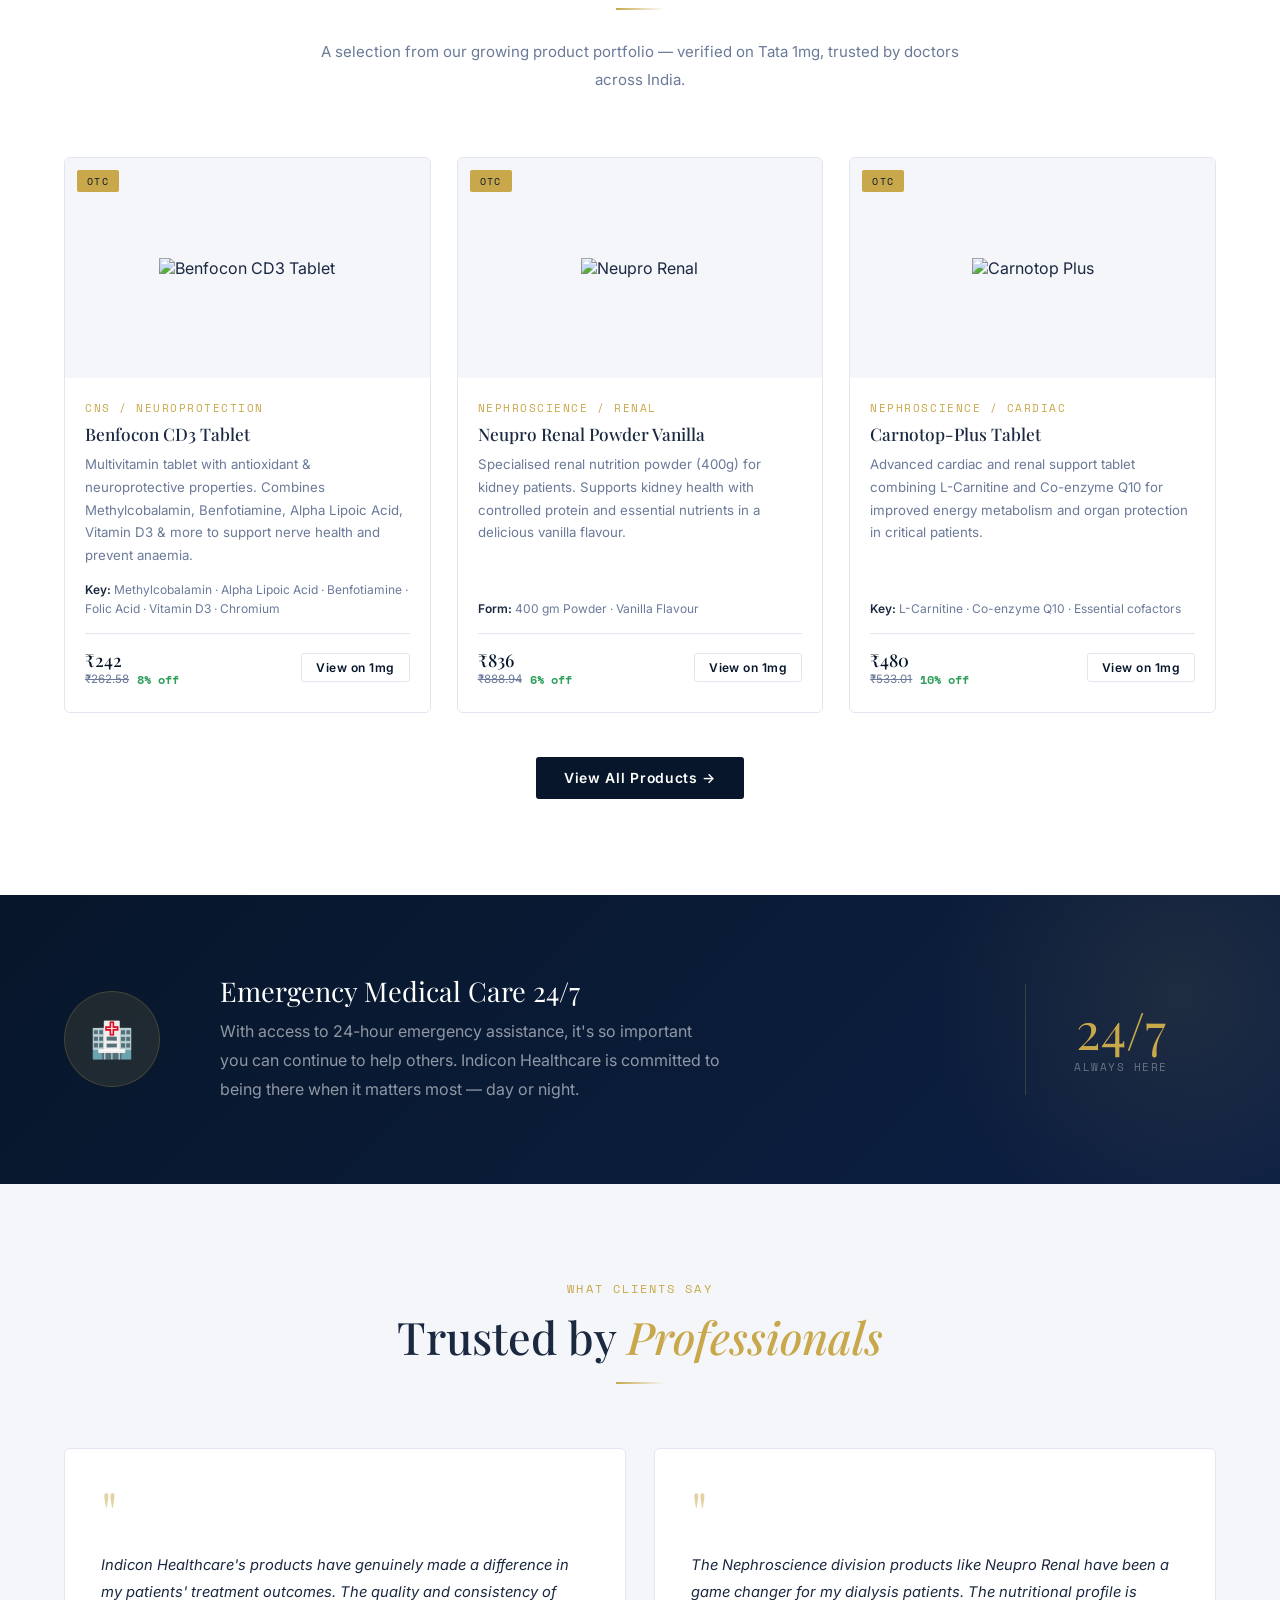
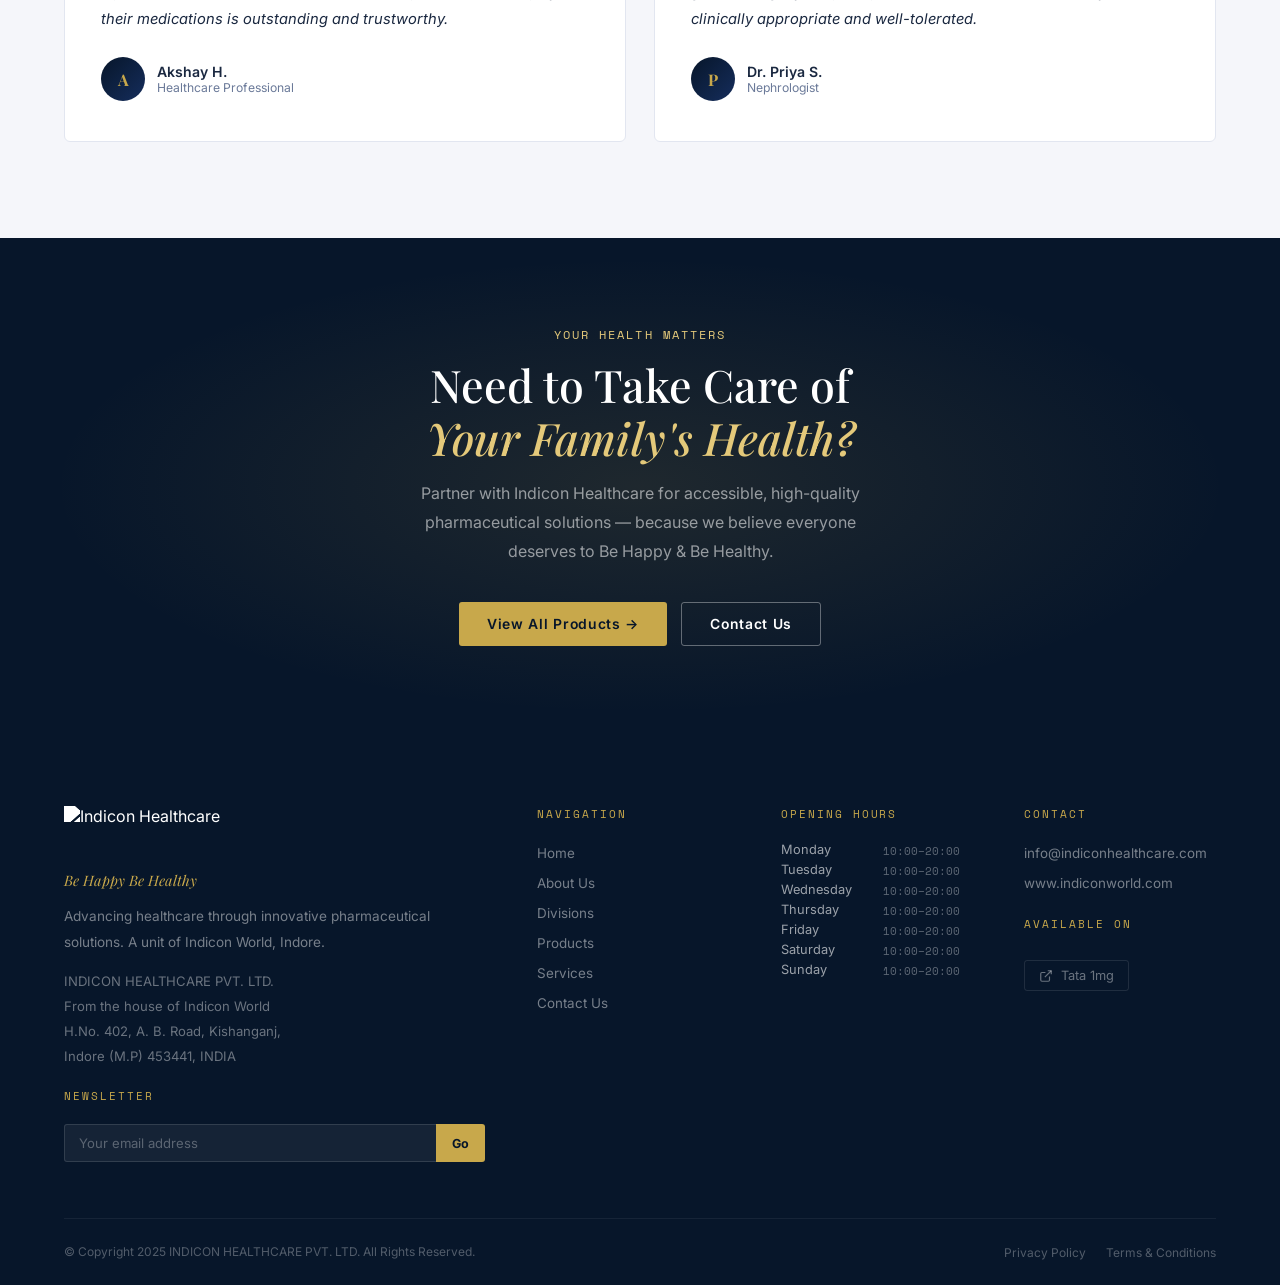
==== commit 08b394e0: "Add files via upload" ====
--- a/index.html
+++ b/index.html
@@ -1,660 +1,546 @@
 <!DOCTYPE html>
 <html lang="en">
 <head>
-  <meta charset="UTF-8" />
-  <meta name="viewport" content="width=device-width, initial-scale=1.0" />
-  <title>INDICON HEALTHCARE PVT. LTD. — Pharmaceutical Company</title>
-  <meta name="description" content="Indicon Healthcare Pvt. Ltd. — Advancing healthcare through innovative pharmaceutical solutions. CNS, Nephroscience, Nutrition divisions.">
-  <link rel="stylesheet" href="style.css" />
+  <meta charset="UTF-8"/>
+  <meta name="viewport" content="width=device-width, initial-scale=1.0"/>
+  <title>INDICON HEALTHCARE PVT. LTD. — Be Happy Be Healthy</title>
+  <meta name="description" content="Indicon Healthcare Pvt. Ltd. — Pharmaceutical company from the house of Indicon World. CNS, Nephroscience, Nutrition & General Medicine. Be Happy Be Healthy."/>
+  <link rel="stylesheet" href="style.css"/>
   <style>
-    /* ── HOME-SPECIFIC ── */
-
-    /* Hero Slider */
-    .hero {
-      position: relative;
-      height: 100vh;
-      min-height: 640px;
-      overflow: hidden;
-      background: var(--navy);
-    }
-    .slide {
-      position: absolute;
-      inset: 0;
-      opacity: 0;
-      transition: opacity 1.2s ease;
-    }
-    .slide.active { opacity: 1; }
-    .slide-img {
-      width: 100%; height: 100%;
-      object-fit: cover;
-      filter: brightness(0.35);
-    }
-    .slide-overlay {
-      position: absolute;
-      inset: 0;
-      background: linear-gradient(120deg, rgba(10,22,40,0.9) 40%, rgba(10,22,40,0.3) 100%);
-    }
-    .slide-content {
-      position: absolute;
-      top: 50%;
-      left: 50%;
-      transform: translate(-50%,-50%);
-      width: 90%;
-      max-width: 760px;
-      text-align: center;
-      color: var(--white);
-      padding: 0 20px;
-    }
-    .slide-content .label { margin-bottom: 20px; }
-    .slide-content h1 { color: var(--white); margin-bottom: 24px; }
-    .slide-content h1 em { color: var(--gold-light); font-style: italic; }
-    .slide-content p { font-size: 1.12rem; color: rgba(255,255,255,0.72); margin-bottom: 36px; max-width: 560px; margin-left: auto; margin-right: auto; }
-    .slide-content .hero-btns { display: flex; gap: 16px; justify-content: center; flex-wrap: wrap; }
-
-    /* Slider controls */
-    .slider-controls {
-      position: absolute;
-      bottom: 40px;
-      left: 50%;
-      transform: translateX(-50%);
-      display: flex;
-      gap: 10px;
-      z-index: 10;
-    }
-    .dot {
-      width: 28px; height: 3px;
-      background: rgba(255,255,255,0.3);
-      border-radius: 2px;
-      cursor: pointer;
-      transition: background var(--transition), width var(--transition);
-    }
-    .dot.active { background: var(--gold); width: 48px; }
-    .slider-arrows {
-      position: absolute;
-      bottom: 50%;
-      width: 100%;
-      display: flex;
-      justify-content: space-between;
-      padding: 0 30px;
-      z-index: 10;
-    }
-    .arrow-btn {
-      width: 50px; height: 50px;
-      border-radius: 50%;
-      border: 1px solid rgba(255,255,255,0.25);
-      background: rgba(255,255,255,0.08);
-      color: white;
-      font-size: 1.1rem;
-      cursor: pointer;
-      display: flex; align-items: center; justify-content: center;
-      transition: var(--transition);
-    }
-    .arrow-btn:hover { background: var(--gold); border-color: var(--gold); color: var(--navy); }
-
-    /* About strip */
-    .about-strip { padding: 100px 0; }
-    .about-grid {
-      display: grid;
-      grid-template-columns: 1fr 1fr;
-      gap: 80px;
-      align-items: center;
-    }
-    .about-img-wrap {
-      position: relative;
-    }
-    .about-img-wrap img {
-      width: 100%;
-      height: 540px;
-      object-fit: cover;
-      border-radius: var(--radius);
-    }
-    .about-badge {
-      position: absolute;
-      bottom: -24px;
-      right: -24px;
-      background: var(--navy);
-      color: var(--white);
-      padding: 28px 32px;
-      border-radius: var(--radius);
-      box-shadow: 0 16px 40px rgba(10,22,40,0.2);
-      text-align: center;
-    }
-    .about-badge .num {
-      font-family: 'Cormorant Garamond', serif;
-      font-size: 3rem;
-      font-weight: 300;
-      color: var(--gold);
-    }
-    .about-badge small { font-size: 0.78rem; color: var(--muted); letter-spacing: 0.1em; display: block; margin-top: 4px; }
-    .about-content .label { margin-bottom: 14px; }
-    .about-content h2 { margin-bottom: 10px; }
-    .about-content > p { margin-bottom: 32px; }
-    .values-list { margin-bottom: 36px; }
-    .values-list li {
-      display: flex;
-      align-items: flex-start;
-      gap: 14px;
-      padding: 16px 0;
-      border-bottom: 1px solid var(--off-white);
-    }
-    .values-list li:first-child { border-top: 1px solid var(--off-white); }
-    .val-icon {
-      width: 36px; height: 36px; min-width: 36px;
-      border-radius: 50%;
-      background: rgba(201,168,76,0.12);
-      display: flex; align-items: center; justify-content: center;
-      color: var(--gold);
-      font-size: 0.9rem;
-    }
-    .val-text strong { display: block; font-size: 0.92rem; font-weight: 600; margin-bottom: 2px; color: var(--text); }
-    .val-text span { font-size: 0.85rem; color: var(--muted); }
-
-    /* 24/7 Banner */
-    .emergency-banner {
-      background: linear-gradient(135deg, var(--navy-mid) 0%, var(--navy-soft) 100%);
-      padding: 70px 0;
-      position: relative;
-      overflow: hidden;
-    }
-    .emergency-banner::before {
-      content: '';
-      position: absolute;
-      right: -100px;
-      top: -100px;
-      width: 500px;
-      height: 500px;
-      border-radius: 50%;
-      background: radial-gradient(circle, rgba(201,168,76,0.12), transparent 70%);
-    }
-    .emergency-inner {
-      display: flex;
-      align-items: center;
-      gap: 60px;
-      position: relative;
-    }
-    .emergency-icon {
-      width: 100px; height: 100px; min-width: 100px;
-      border-radius: 50%;
-      background: rgba(201,168,76,0.15);
-      border: 1px solid var(--border);
-      display: flex; align-items: center; justify-content: center;
-      font-size: 2.4rem;
-    }
-    .emergency-text h3 { color: var(--white); margin-bottom: 10px; }
-    .emergency-text p { color: rgba(255,255,255,0.62); max-width: 520px; }
-    .emergency-stat {
-      margin-left: auto;
-      text-align: center;
-      padding: 20px 40px;
-      border-left: 1px solid var(--border);
-    }
-    .emergency-stat .big { font-family: 'Cormorant Garamond', serif; font-size: 3.4rem; font-weight: 300; color: var(--gold); line-height: 1; }
-    .emergency-stat small { font-size: 0.76rem; color: var(--muted); letter-spacing: 0.12em; text-transform: uppercase; }
-
-    /* Divisions */
-    .divisions-section { padding: 100px 0; background: var(--off-white); }
-    .section-header { text-align: center; margin-bottom: 64px; }
-    .section-header .label { margin-bottom: 14px; }
-    .section-header h2 { margin-bottom: 14px; }
-    .section-header p { max-width: 540px; margin: 0 auto; }
-    .divisions-grid {
-      display: grid;
-      grid-template-columns: repeat(4,1fr);
-      gap: 24px;
-    }
-    .div-card {
-      background: #fff;
-      border-radius: var(--radius);
-      overflow: hidden;
-      border: 1px solid var(--off-white);
-      transition: var(--transition);
-      position: relative;
-    }
-    .div-card:hover { transform: translateY(-8px); box-shadow: 0 24px 64px rgba(10,22,40,0.13); }
-    .div-card-img {
-      width: 100%;
-      height: 220px;
-      object-fit: cover;
-      transition: transform 0.6s ease;
-    }
-    .div-card:hover .div-card-img { transform: scale(1.04); }
-    .div-card-body { padding: 24px 22px 28px; }
-    .div-tag { font-family: 'DM Mono', monospace; font-size: 0.66rem; letter-spacing: 0.18em; color: var(--gold); text-transform: uppercase; margin-bottom: 8px; }
-    .div-card-body h3 { font-size: 1.3rem; margin-bottom: 10px; }
-    .div-card-body p { font-size: 0.86rem; color: var(--muted); line-height: 1.7; }
-    .div-card-link {
-      display: inline-flex;
-      align-items: center;
-      gap: 6px;
-      margin-top: 18px;
-      font-size: 0.82rem;
-      font-weight: 600;
-      color: var(--navy);
-      letter-spacing: 0.04em;
-      transition: color var(--transition), gap var(--transition);
-    }
-    .div-card-link:hover { color: var(--gold); gap: 10px; }
-
-    /* Testimonials */
-    .testimonials { padding: 100px 0; }
-    .testi-grid {
-      display: grid;
-      grid-template-columns: 1fr 1fr;
-      gap: 32px;
-      margin-top: 60px;
-    }
-    .testi-card {
-      padding: 40px;
-      border: 1px solid var(--off-white);
-      border-radius: var(--radius);
-      background: #fff;
-      position: relative;
-      transition: var(--transition);
-    }
-    .testi-card:hover { box-shadow: 0 16px 48px rgba(10,22,40,0.08); border-color: rgba(201,168,76,0.3); }
-    .testi-quote { font-size: 3rem; line-height: 1; color: var(--gold); font-family: 'Cormorant Garamond', serif; margin-bottom: 16px; }
-    .testi-card p { font-size: 0.94rem; color: #4a5878; line-height: 1.85; margin-bottom: 28px; font-style: italic; }
-    .testi-author { display: flex; align-items: center; gap: 14px; }
-    .testi-avatar {
-      width: 48px; height: 48px; border-radius: 50%;
-      background: linear-gradient(135deg, var(--navy), var(--navy-soft));
-      display: flex; align-items: center; justify-content: center;
-      color: var(--gold); font-weight: 600; font-size: 1.1rem;
-    }
-    .testi-name { font-weight: 600; font-size: 0.9rem; }
-    .testi-role { font-size: 0.78rem; color: var(--muted); }
-
-    /* CTA Banner */
-    .cta-banner {
-      background: var(--navy);
-      padding: 80px 0;
-      text-align: center;
-      position: relative;
-      overflow: hidden;
-    }
-    .cta-banner::before {
-      content: '';
-      position: absolute;
-      inset: 0;
-      background: radial-gradient(ellipse at center, rgba(201,168,76,0.14) 0%, transparent 65%);
-    }
-    .cta-banner .container { position: relative; }
-    .cta-banner h2 { color: var(--white); margin-bottom: 14px; }
-    .cta-banner p { color: rgba(255,255,255,0.6); max-width: 500px; margin: 0 auto 36px; }
-    .cta-banner .cta-btns { display: flex; gap: 16px; justify-content: center; flex-wrap: wrap; }
-
-    /* RESPONSIVE */
-    @media(max-width:1024px) { .divisions-grid { grid-template-columns: 1fr 1fr; } }
-    @media(max-width:768px) {
-      .about-grid { grid-template-columns: 1fr; }
-      .about-img-wrap img { height: 360px; }
-      .about-badge { right: 0; }
-      .testi-grid { grid-template-columns: 1fr; }
-      .emergency-inner { flex-direction: column; gap: 30px; }
-      .emergency-stat { border-left: none; border-top: 1px solid var(--border); padding: 20px 0 0; margin-left: 0; }
-      .hero { height: auto; min-height: 100svh; }
-      .slider-arrows { display: none; }
-    }
-    @media(max-width:560px) { .divisions-grid { grid-template-columns: 1fr; } }
+  /* ─── HOME ONLY ─── */
+
+  /* Hero */
+  .hero{position:relative;height:100vh;min-height:620px;overflow:hidden;background:var(--navy)}
+  .hero-slide{position:absolute;inset:0;opacity:0;transition:opacity 1.3s ease}
+  .hero-slide.active{opacity:1}
+  .hero-slide img{width:100%;height:100%;object-fit:cover;filter:brightness(.3)}
+  .hero-overlay{position:absolute;inset:0;background:linear-gradient(125deg,rgba(7,22,42,.92) 40%,rgba(7,22,42,.4) 100%)}
+  .hero-content{position:absolute;inset:0;display:flex;align-items:center}
+  .hero-content .container{max-width:820px}
+  .hero-eyebrow{display:flex;align-items:center;gap:14px;margin-bottom:24px}
+  .hero-eyebrow span{font-family:'Space Mono',monospace;font-size:.7rem;letter-spacing:.2em;text-transform:uppercase;color:var(--gold)}
+  .hero-eyebrow::before{content:'';width:40px;height:1px;background:var(--gold)}
+  .hero-content h1{color:var(--white);margin-bottom:22px;line-height:1.1}
+  .hero-content h1 em{color:var(--gold-lt);font-style:italic}
+  .hero-content p{color:rgba(255,255,255,.65);font-size:1.08rem;max-width:520px;margin-bottom:38px;line-height:1.8}
+  .hero-btns{display:flex;gap:14px;flex-wrap:wrap}
+  /* motto stamp */
+  .motto-stamp{position:absolute;bottom:48px;right:5%;text-align:center;border:1px solid var(--border);border-radius:50%;width:110px;height:110px;display:flex;flex-direction:column;align-items:center;justify-content:center;animation:pulse 3s infinite}
+  .motto-stamp p{font-family:'Playfair Display',serif;font-style:italic;font-size:.7rem;color:var(--gold);line-height:1.5}
+  /* dots */
+  .hero-dots{position:absolute;bottom:32px;left:50%;transform:translateX(-50%);display:flex;gap:8px;z-index:10}
+  .hdot{width:30px;height:2.5px;background:rgba(255,255,255,.25);border-radius:2px;cursor:pointer;transition:all var(--t)}
+  .hdot.active{background:var(--gold);width:50px}
+  /* arrows */
+  .hero-arrows{position:absolute;bottom:50%;right:32px;display:flex;flex-direction:column;gap:10px;z-index:10}
+  .harrow{width:44px;height:44px;border-radius:50%;border:1px solid rgba(255,255,255,.2);background:rgba(255,255,255,.06);color:var(--white);font-size:1rem;display:flex;align-items:center;justify-content:center;transition:var(--t)}
+  .harrow:hover{background:var(--gold);border-color:var(--gold);color:var(--navy)}
+
+  /* Scrolling ticker */
+  .ticker{background:var(--gold);padding:10px 0;overflow:hidden;white-space:nowrap}
+  .ticker-inner{display:inline-flex;animation:ticker-scroll 25s linear infinite}
+  .ticker-inner span{font-family:'Space Mono',monospace;font-size:.7rem;letter-spacing:.18em;text-transform:uppercase;color:var(--navy);padding:0 32px}
+  .ticker-inner span::before{content:'✦';margin-right:12px;opacity:.5}
+  @keyframes ticker-scroll{from{transform:translateX(0)}to{transform:translateX(-50%)}}
+
+  /* About */
+  .home-about{padding:100px 0}
+  .about-grid{display:grid;grid-template-columns:1fr 1fr;gap:80px;align-items:center}
+  .about-img-side{position:relative}
+  .about-img-main{width:100%;height:520px;object-fit:cover;border-radius:var(--r)}
+  .about-img-accent{position:absolute;bottom:-28px;right:-28px;width:180px;height:180px;border:2px solid var(--gold);border-radius:var(--r);opacity:.25;pointer-events:none}
+  .about-float-card{position:absolute;bottom:24px;left:-28px;background:var(--navy);color:var(--white);padding:24px 28px;border-radius:var(--r);box-shadow:var(--shadow-lg);border-left:3px solid var(--gold)}
+  .about-float-card .big{font-family:'Playfair Display',serif;font-size:2.8rem;font-weight:500;color:var(--gold);line-height:1}
+  .about-float-card small{font-size:.72rem;color:rgba(255,255,255,.45);letter-spacing:.1em;display:block;margin-top:4px}
+  .about-text-side .mono{margin-bottom:14px;display:block}
+  .about-text-side h2{margin-bottom:8px}
+  .about-text-side>p{margin-bottom:18px}
+  .val-list{margin:24px 0 32px}
+  .val-row{display:flex;align-items:flex-start;gap:14px;padding:14px 0;border-bottom:1px solid var(--border-lt)}
+  .val-row:first-child{border-top:1px solid var(--border-lt)}
+  .val-icon{width:34px;height:34px;min-width:34px;border-radius:50%;background:var(--gold-pale);border:1px solid var(--border);display:flex;align-items:center;justify-content:center;font-size:.85rem}
+  .val-row strong{display:block;font-size:.88rem;font-weight:600;color:var(--text);margin-bottom:2px}
+  .val-row span{font-size:.8rem;color:var(--muted)}
+
+  /* Division preview */
+  .div-preview{padding:96px 0;background:var(--off)}
+  .div-grid{display:grid;grid-template-columns:repeat(4,1fr);gap:22px}
+  .div-card{background:var(--white);border-radius:var(--r);overflow:hidden;border:1px solid var(--border-lt);transition:var(--t);cursor:pointer}
+  .div-card:hover{transform:translateY(-7px);box-shadow:var(--shadow-lg);border-color:var(--border)}
+  .div-card-img{height:200px;overflow:hidden}
+  .div-card-img img{width:100%;height:100%;object-fit:cover;transition:transform .6s var(--ease)}
+  .div-card:hover .div-card-img img{transform:scale(1.06)}
+  .div-card-body{padding:22px 20px 26px}
+  .div-num{font-family:'Space Mono',monospace;font-size:.62rem;color:var(--gold);letter-spacing:.16em;margin-bottom:7px}
+  .div-card-body h3{font-size:1.15rem;margin-bottom:8px;color:var(--text)}
+  .div-card-body p{font-size:.82rem;color:var(--muted);line-height:1.7}
+  .div-arrow{display:inline-flex;align-items:center;gap:5px;font-size:.78rem;font-weight:600;color:var(--navy);margin-top:14px;transition:gap var(--t),color var(--t)}
+  .div-card:hover .div-arrow{gap:10px;color:var(--gold)}
+
+  /* Products preview on home */
+  .home-products{padding:96px 0}
+  .prod-grid{display:grid;grid-template-columns:repeat(3,1fr);gap:26px;margin-top:16px}
+
+  /* Emergency */
+  .emerg-section{background:linear-gradient(135deg,var(--navy) 0%,var(--navy-2) 100%);padding:80px 0;position:relative;overflow:hidden}
+  .emerg-section::before{content:'';position:absolute;right:-150px;top:-150px;width:500px;height:500px;border-radius:50%;background:radial-gradient(circle,rgba(200,168,75,.1),transparent 70%)}
+  .emerg-inner{display:flex;align-items:center;gap:60px;position:relative}
+  .emerg-icon-wrap{width:96px;height:96px;min-width:96px;border-radius:50%;background:rgba(200,168,75,.12);border:1px solid var(--border);display:flex;align-items:center;justify-content:center;font-size:2.2rem}
+  .emerg-text h3{color:var(--white);font-size:1.7rem;margin-bottom:10px}
+  .emerg-text p{color:rgba(255,255,255,.55);max-width:500px}
+  .emerg-stat{margin-left:auto;text-align:center;padding:20px 48px;border-left:1px solid var(--border)}
+  .emerg-stat .big{font-family:'Playfair Display',serif;font-size:3.2rem;color:var(--gold);line-height:1}
+  .emerg-stat small{font-size:.68rem;letter-spacing:.14em;text-transform:uppercase;color:rgba(255,255,255,.35);font-family:'Space Mono',monospace;display:block;margin-top:4px}
+
+  /* Testimonials */
+  .testi-section{padding:96px 0;background:var(--off)}
+  .testi-grid{display:grid;grid-template-columns:1fr 1fr;gap:28px;margin-top:60px}
+  .testi-card{background:var(--white);padding:40px 36px;border:1px solid var(--border-lt);border-radius:var(--r);transition:var(--t);position:relative}
+  .testi-card::before{content:'';position:absolute;top:0;left:0;width:3px;height:100%;background:var(--gold);border-radius:3px 0 0 3px;transform:scaleY(0);transform-origin:top;transition:transform var(--t)}
+  .testi-card:hover::before{transform:scaleY(1)}
+  .testi-card:hover{box-shadow:var(--shadow);border-color:var(--border)}
+  .testi-quote{font-family:'Playfair Display',serif;font-size:3.5rem;color:var(--gold);line-height:.8;margin-bottom:18px;opacity:.5}
+  .testi-card p{font-style:italic;font-size:.92rem;line-height:1.85;color:var(--text);margin-bottom:24px}
+  .testi-author{display:flex;align-items:center;gap:12px}
+  .testi-av{width:44px;height:44px;border-radius:50%;background:linear-gradient(135deg,var(--navy),var(--navy-3));display:flex;align-items:center;justify-content:center;color:var(--gold);font-weight:700;font-size:1rem;font-family:'Playfair Display',serif}
+  .testi-name{font-weight:600;font-size:.88rem}
+  .testi-role{font-size:.76rem;color:var(--muted)}
+
+  /* CTA */
+  .home-cta{background:var(--navy);padding:88px 0;text-align:center;position:relative;overflow:hidden}
+  .home-cta::before{content:'';position:absolute;inset:0;background:radial-gradient(ellipse at 50% 50%,rgba(200,168,75,.12) 0%,transparent 65%)}
+  .home-cta .container{position:relative}
+  .home-cta h2{color:var(--white);margin-bottom:14px}
+  .home-cta h2 em{color:var(--gold-lt);font-style:italic}
+  .home-cta p{color:rgba(255,255,255,.55);max-width:480px;margin:0 auto 36px}
+  .home-cta .cta-btns{display:flex;gap:14px;justify-content:center;flex-wrap:wrap}
+
+  @media(max-width:1024px){.div-grid{grid-template-columns:1fr 1fr}.prod-grid{grid-template-columns:1fr 1fr}}
+  @media(max-width:768px){
+    .about-grid{grid-template-columns:1fr}
+    .about-img-main{height:340px}
+    .about-float-card{left:0;bottom:0}
+    .testi-grid{grid-template-columns:1fr}
+    .emerg-inner{flex-direction:column;gap:28px}
+    .emerg-stat{border-left:none;border-top:1px solid var(--border);padding:20px 0 0;margin-left:0}
+    .hero-arrows{display:none}
+    .motto-stamp{display:none}
+  }
+  @media(max-width:560px){.div-grid{grid-template-columns:1fr}.prod-grid{grid-template-columns:1fr}}
   </style>
 </head>
 <body>
 
-  <!-- TOP BAR -->
-  <div class="topbar">
+<!-- TOPBAR -->
+<div class="topbar">
+  <div class="container topbar-inner">
+    <a href="mailto:info@indiconhealthcare.com">
+      <svg width="13" height="13" viewBox="0 0 24 24" fill="none" stroke="currentColor" stroke-width="2"><rect x="2" y="4" width="20" height="16" rx="2"/><path d="m2 7 10 7 10-7"/></svg>
+      info@indiconhealthcare.com
+    </a>
+    <div class="topbar-right">
+      <span class="motto-tag">Be Happy Be Healthy</span>
+      <a href="https://indiconworld.com" target="_blank">indiconworld.com</a>
+      <span class="unit-pill">A Unit of Indicon World</span>
+    </div>
+  </div>
+</div>
+
+<!-- NAVBAR -->
+<nav class="navbar">
+  <div class="container navbar-inner">
+    <a href="index.html" class="logo"><img src="https://indiconhealthcare.com/images/logo.png" alt="Indicon Healthcare"/></a>
+    <ul class="nav-links" id="navLinks">
+      <li><a href="index.html" class="active">Home</a></li>
+      <li><a href="about.html">About</a></li>
+      <li><a href="divisions.html">Divisions</a></li>
+      <li><a href="products.html">Products</a></li>
+      <li><a href="services.html">Services</a></li>
+      <li><a href="contact.html" class="nav-cta">Contact Us</a></li>
+    </ul>
+    <button class="hamburger" id="ham" onclick="toggleNav()" aria-label="Menu"><span></span><span></span><span></span></button>
+  </div>
+</nav>
+
+<!-- HERO -->
+<section class="hero">
+  <div class="hero-slide active">
+    <img src="https://indiconhealthcare.com/images/healthcare-slider.webp" alt="Slide 1"/>
+    <div class="hero-overlay"></div>
+  </div>
+  <div class="hero-slide">
+    <img src="https://indiconhealthcare.com/images/healthcare-slider2.webp" alt="Slide 2"/>
+    <div class="hero-overlay"></div>
+  </div>
+  <div class="hero-slide">
+    <img src="https://indiconhealthcare.com/images/healthcare-slider3.webp" alt="Slide 3"/>
+    <div class="hero-overlay"></div>
+  </div>
+
+  <div class="hero-content">
     <div class="container">
-      <a href="mailto:info@indiconhealthcare.com">
-        <svg width="14" height="14" viewBox="0 0 24 24" fill="none" stroke="currentColor" stroke-width="1.8"><rect x="2" y="4" width="20" height="16" rx="2"/><path d="m2 7 10 7 10-7"/></svg>
-        info@indiconhealthcare.com
-      </a>
-      <div class="topbar-right">
-        <a href="https://indiconworld.com" target="_blank">indiconworld.com</a>
-        <span class="unit-tag">A Unit of Indicon World</span>
-      </div>
-    </div>
-  </div>
-
-  <!-- NAVBAR -->
-  <nav class="navbar">
-    <div class="container">
-      <a href="index.html" class="logo">
-        <img src="https://indiconhealthcare.com/images/logo.png" alt="Indicon Healthcare Logo" />
-      </a>
-      <ul class="nav-links" id="navLinks">
-        <li><a href="index.html" class="active">Home</a></li>
-        <li><a href="about.html">About</a></li>
-        <li><a href="divisions.html">Divisions</a></li>
-        <li><a href="contact.html" class="nav-cta">Contact Us</a></li>
-      </ul>
-      <div class="hamburger" id="hamburger" onclick="toggleNav()">
-        <span></span><span></span><span></span>
-      </div>
-    </div>
-  </nav>
-
-  <!-- HERO SLIDER -->
-  <section class="hero" aria-label="Hero">
-    <!-- Slide 1 -->
-    <div class="slide active">
-      <img class="slide-img" src="https://indiconhealthcare.com/images/healthcare-slider.webp" alt="Healthcare slide 1" />
-      <div class="slide-overlay"></div>
-      <div class="slide-content">
-        <p class="label">Indicon Healthcare Pvt. Ltd.</p>
-        <h1>Let's Create a<br /><em>Healthy World</em></h1>
-        <p>We believe in bridging the gap between patients and doctors through innovative pharmaceutical solutions.</p>
-        <div class="hero-btns">
-          <a href="about.html" class="btn btn-primary">Discover Our Story</a>
-          <a href="divisions.html" class="btn btn-outline">Our Divisions</a>
-        </div>
-      </div>
-    </div>
-    <!-- Slide 2 -->
-    <div class="slide">
-      <img class="slide-img" src="https://indiconhealthcare.com/images/healthcare-slider2.webp" alt="Healthcare slide 2" />
-      <div class="slide-overlay"></div>
-      <div class="slide-content">
-        <p class="label">Happiness &amp; Wellbeing</p>
-        <h1>Happiness Is the Key to a<br /><em>Better Life</em></h1>
-        <p>Our genuine commitment to wellbeing drives every product we develop and every community we serve.</p>
-        <div class="hero-btns">
-          <a href="about.html" class="btn btn-primary">Our Vision</a>
-          <a href="contact.html" class="btn btn-outline">Get in Touch</a>
-        </div>
-      </div>
-    </div>
-    <!-- Slide 3 -->
-    <div class="slide">
-      <img class="slide-img" src="https://indiconhealthcare.com/images/healthcare-slider3.webp" alt="Healthcare slide 3" />
-      <div class="slide-overlay"></div>
-      <div class="slide-content">
-        <p class="label">Care That Makes a Difference</p>
-        <h1>Quality Medicines,<br /><em>Trusted by Many</em></h1>
-        <p>Our genuine motto is 'Care that makes a difference' — delivering pharmaceuticals that meet the highest standards.</p>
-        <div class="hero-btns">
-          <a href="divisions.html" class="btn btn-primary">Explore Products</a>
-          <a href="contact.html" class="btn btn-outline">Contact Us</a>
-        </div>
-      </div>
-    </div>
-
-    <!-- Controls -->
-    <div class="slider-arrows">
-      <button class="arrow-btn" onclick="prevSlide()" aria-label="Previous">&#8592;</button>
-      <button class="arrow-btn" onclick="nextSlide()" aria-label="Next">&#8594;</button>
-    </div>
-    <div class="slider-controls">
-      <div class="dot active" onclick="goSlide(0)"></div>
-      <div class="dot" onclick="goSlide(1)"></div>
-      <div class="dot" onclick="goSlide(2)"></div>
-    </div>
-  </section>
-
-  <!-- STATS STRIP -->
-  <div class="stats-strip">
-    <div class="container">
-      <div class="stat-item">
-        <div class="stat-num">4+</div>
-        <div class="stat-label">Product Divisions</div>
-      </div>
-      <div class="stat-item">
-        <div class="stat-num">100%</div>
-        <div class="stat-label">Quality Assured</div>
-      </div>
-      <div class="stat-item">
-        <div class="stat-num">24/7</div>
-        <div class="stat-label">Emergency Support</div>
-      </div>
-      <div class="stat-item">
-        <div class="stat-num">∞</div>
-        <div class="stat-label">Commitment to Care</div>
-      </div>
-    </div>
-  </div>
-
-  <!-- ABOUT SECTION -->
-  <section class="about-strip section-pad">
-    <div class="container">
-      <div class="about-grid">
-        <div class="about-img-wrap fade-up">
-          <img src="https://images.unsplash.com/photo-1576091160550-2173dba999ef?w=800&q=80" alt="Pharmaceutical research" />
-          <div class="about-badge">
-            <div class="num">2025</div>
-            <small>Est. Year</small>
+      <div class="hero-eyebrow"><span>Indicon Healthcare Pvt. Ltd.</span></div>
+      <h1 id="heroTitle">Let's Create a<br/><em>Healthy World</em></h1>
+      <p id="heroSub">We believe in bridging the gap between patients and doctors — delivering pharmaceutical solutions that make a real difference.</p>
+      <div class="hero-btns">
+        <a href="about.html" class="btn btn-gold">Discover Our Story &#8594;</a>
+        <a href="products.html" class="btn btn-outline-white">Our Products</a>
+      </div>
+    </div>
+  </div>
+
+  <div class="motto-stamp">
+    <p>Be Happy<br/>Be Healthy</p>
+  </div>
+
+  <div class="hero-arrows">
+    <button class="harrow" onclick="prevSlide()">&#8593;</button>
+    <button class="harrow" onclick="nextSlide()">&#8595;</button>
+  </div>
+  <div class="hero-dots">
+    <div class="hdot active" onclick="goSlide(0)"></div>
+    <div class="hdot" onclick="goSlide(1)"></div>
+    <div class="hdot" onclick="goSlide(2)"></div>
+  </div>
+</section>
+
+<!-- TICKER -->
+<div class="ticker">
+  <div class="ticker-inner">
+    <span>Be Happy Be Healthy</span><span>CNS Division</span><span>Nephroscience</span><span>Nutritions</span><span>General Medicine</span><span>Quality Assured</span><span>24/7 Support</span><span>Indicon Healthcare</span>
+    <span>Be Happy Be Healthy</span><span>CNS Division</span><span>Nephroscience</span><span>Nutritions</span><span>General Medicine</span><span>Quality Assured</span><span>24/7 Support</span><span>Indicon Healthcare</span>
+  </div>
+</div>
+
+<!-- STATS -->
+<div class="stats-bar">
+  <div class="stats-bar-inner">
+    <div class="stat-block reveal"><div class="stat-num">9+</div><div class="stat-label">Active Products</div></div>
+    <div class="stat-block reveal reveal-delay-1"><div class="stat-num">4</div><div class="stat-label">Divisions</div></div>
+    <div class="stat-block reveal reveal-delay-2"><div class="stat-num">24/7</div><div class="stat-label">Emergency Support</div></div>
+    <div class="stat-block reveal reveal-delay-3"><div class="stat-num">100%</div><div class="stat-label">Quality Assured</div></div>
+  </div>
+</div>
+
+<!-- ABOUT -->
+<section class="home-about">
+  <div class="container">
+    <div class="about-grid">
+      <div class="about-img-side reveal">
+        <img class="about-img-main" src="https://images.unsplash.com/photo-1576091160550-2173dba999ef?w=800&q=80" alt="Pharmaceutical research"/>
+        <div class="about-img-accent"></div>
+        <div class="about-float-card">
+          <div class="big">100%</div>
+          <small>Quality Guaranteed</small>
+        </div>
+      </div>
+      <div class="about-text-side reveal reveal-delay-2">
+        <span class="mono">Who We Are</span>
+        <h2>Advancing Healthcare Through <em>Innovation</em></h2>
+        <div class="gold-bar"></div>
+        <p>At Indicon Healthcare, we are dedicated to advancing healthcare through innovative pharmaceutical solutions. We have consistently strived to improve lives by developing and delivering high-quality medications that make a difference.</p>
+        <p style="margin-top:12px">Our vision is to provide accessible and effective healthcare solutions that enhance the well-being of individuals and communities worldwide — all driven by our motto: <strong style="color:var(--gold)">Be Happy Be Healthy.</strong></p>
+        <ul class="val-list">
+          <li class="val-row">
+            <div class="val-icon">✦</div>
+            <div><strong>Quality</strong><span>Unwavering standards from research to distribution.</span></div>
+          </li>
+          <li class="val-row">
+            <div class="val-icon">⬡</div>
+            <div><strong>Innovation</strong><span>Pioneering technologies addressing healthcare challenges.</span></div>
+          </li>
+          <li class="val-row">
+            <div class="val-icon">◎</div>
+            <div><strong>Patient-Centric</strong><span>Patients are our topmost priority — always.</span></div>
+          </li>
+          <li class="val-row">
+            <div class="val-icon">◈</div>
+            <div><strong>Integrity</strong><span>Highest ethical standards in all interactions.</span></div>
+          </li>
+        </ul>
+        <a href="about.html" class="btn btn-navy">Read Our Full Story &#8594;</a>
+      </div>
+    </div>
+  </div>
+</section>
+
+<!-- DIVISIONS PREVIEW -->
+<section class="div-preview">
+  <div class="container">
+    <div class="sec-header reveal">
+      <span class="mono">Our Portfolio</span>
+      <h2>Product <em>Divisions</em></h2>
+      <div class="gold-bar center"></div>
+      <p>Four specialised pharmaceutical divisions — each built around a critical area of human health, engineered to the highest standards.</p>
+    </div>
+    <div class="div-grid">
+      <div class="div-card reveal">
+        <div class="div-card-img"><img src="https://indiconhealthcare.com/images/Products/cns.webp" alt="CNS"/></div>
+        <div class="div-card-body">
+          <div class="div-num">Division 01</div>
+          <h3>CNS</h3>
+          <p>Central Nervous System therapies for neurological and psychiatric conditions.</p>
+          <a href="divisions.html" class="div-arrow">Explore &#8594;</a>
+        </div>
+      </div>
+      <div class="div-card reveal reveal-delay-1">
+        <div class="div-card-img"><img src="https://indiconhealthcare.com/images/Products/nephro.webp" alt="Nephroscience"/></div>
+        <div class="div-card-body">
+          <div class="div-num">Division 02</div>
+          <h3>Nephroscience</h3>
+          <p>Dedicated renal care solutions supporting kidney health and patient wellbeing.</p>
+          <a href="divisions.html" class="div-arrow">Explore &#8594;</a>
+        </div>
+      </div>
+      <div class="div-card reveal reveal-delay-2">
+        <div class="div-card-img"><img src="https://indiconhealthcare.com/images/Products/nutrition.webp" alt="Nutritions"/></div>
+        <div class="div-card-body">
+          <div class="div-num">Division 03</div>
+          <h3>Nutritions</h3>
+          <p>Science-backed nutritional products promoting wellness and optimal body function.</p>
+          <a href="divisions.html" class="div-arrow">Explore &#8594;</a>
+        </div>
+      </div>
+      <div class="div-card reveal reveal-delay-3">
+        <div class="div-card-img"><img src="https://indiconhealthcare.com/images/Products/medicine.webp" alt="General Medicine"/></div>
+        <div class="div-card-body">
+          <div class="div-num">Division 04</div>
+          <h3>General Medicine</h3>
+          <p>Essential medicines covering acute and chronic conditions across all age groups.</p>
+          <a href="divisions.html" class="div-arrow">Explore &#8594;</a>
+        </div>
+      </div>
+    </div>
+  </div>
+</section>
+
+<!-- FEATURED PRODUCTS -->
+<section class="home-products">
+  <div class="container">
+    <div class="sec-header reveal">
+      <span class="mono">From Our Catalogue</span>
+      <h2>Featured <em>Products</em></h2>
+      <div class="gold-bar center"></div>
+      <p>A selection from our growing product portfolio — verified on Tata 1mg, trusted by doctors across India.</p>
+    </div>
+    <div class="prod-grid">
+
+      <!-- Benfocon CD3 -->
+      <div class="prod-card reveal">
+        <div class="prod-img-wrap">
+          <span class="prod-badge badge-otc">OTC</span>
+          <img src="https://onemg.gumlet.io/a_ignore,w_480,h_480,c_fit,q_auto,f_auto/d41cb30ecf1d421495b63c84905567e0.jpg" alt="Benfocon CD3 Tablet"/>
+        </div>
+        <div class="prod-body">
+          <div class="prod-cat">CNS / Neuroprotection</div>
+          <div class="prod-name">Benfocon CD3 Tablet</div>
+          <div class="prod-desc">Multivitamin tablet with antioxidant &amp; neuroprotective properties. Combines Methylcobalamin, Benfotiamine, Alpha Lipoic Acid, Vitamin D3 &amp; more to support nerve health and prevent anaemia.</div>
+          <div class="prod-ingr"><strong>Key:</strong> Methylcobalamin · Alpha Lipoic Acid · Benfotiamine · Folic Acid · Vitamin D3 · Chromium</div>
+          <div class="prod-footer">
+            <div>
+              <div class="prod-price">₹242</div>
+              <div style="display:flex;gap:8px;align-items:center"><span class="prod-mrp">₹262.58</span><span class="prod-off">8% off</span></div>
+            </div>
+            <a href="https://www.1mg.com/otc/benfocon-cd3-tablet-otc838203" target="_blank" class="prod-link-btn">View on 1mg</a>
           </div>
         </div>
-        <div class="about-content fade-up">
-          <p class="label">Who We Are</p>
-          <h2>Advancing Healthcare Through <em>Innovation</em></h2>
-          <div class="gold-line"></div>
-          <p>At Indicon Healthcare, we are dedicated to advancing healthcare through innovative pharmaceutical solutions. We have consistently strived to improve lives by developing and delivering high-quality medications that make a difference.</p>
-          <p style="margin-top:14px;">Our vision is to provide accessible and effective healthcare solutions that enhance the well-being of individuals and communities worldwide.</p>
-          <ul class="values-list" style="margin-top:28px;">
-            <li>
-              <div class="val-icon">✦</div>
-              <div class="val-text"><strong>Quality</strong><span>Unwavering standards across research, manufacturing and distribution.</span></div>
-            </li>
-            <li>
-              <div class="val-icon">⬡</div>
-              <div class="val-text"><strong>Innovation</strong><span>Pioneering technologies to address healthcare challenges continuously.</span></div>
-            </li>
-            <li>
-              <div class="val-icon">◈</div>
-              <div class="val-text"><strong>Integrity</strong><span>Highest ethical standards in all our interactions and decisions.</span></div>
-            </li>
-            <li>
-              <div class="val-icon">◎</div>
-              <div class="val-text"><strong>Patient-Centric</strong><span>Patient needs and well-being are our topmost priority.</span></div>
-            </li>
-          </ul>
-          <a href="about.html" class="btn btn-dark">Read Our Full Story &#8594;</a>
-        </div>
-      </div>
-    </div>
-  </section>
-
-  <!-- 24/7 EMERGENCY BANNER -->
-  <div class="emergency-banner">
-    <div class="container">
-      <div class="emergency-inner">
-        <div class="emergency-icon">🏥</div>
-        <div class="emergency-text">
-          <h3 style="color:var(--white);">Emergency Medical Care 24/7</h3>
-          <p>With access to 24-hour emergency assistance, it's so important you can continue to help others. Indicon Healthcare is committed to being there when it matters most.</p>
-        </div>
-        <div class="emergency-stat">
-          <div class="big">24/7</div>
-          <small>Always Available</small>
-        </div>
-      </div>
-    </div>
-  </div>
-
-  <!-- DIVISIONS SECTION -->
-  <section class="divisions-section">
-    <div class="container">
-      <div class="section-header fade-up">
-        <p class="label">Our Portfolio</p>
-        <h2>Product <em>Divisions</em></h2>
-        <div class="gold-line" style="margin:14px auto 20px;"></div>
-        <p>We provide a wide range of product divisions including CNS, Nephroscience, Nutrition and General Medicine — engineered to the highest pharmaceutical standards.</p>
-      </div>
-      <div class="divisions-grid">
-        <div class="div-card fade-up">
-          <img class="div-card-img" src="https://indiconhealthcare.com/images/Products/cns.webp" alt="CNS Division" />
-          <div class="div-card-body">
-            <div class="div-tag">Division 01</div>
-            <h3>CNS</h3>
-            <p>Central Nervous System therapies targeting neurological conditions with precision-engineered formulations.</p>
-            <a href="divisions.html" class="div-card-link">Explore &#8594;</a>
+      </div>
+
+      <!-- Neupro Renal -->
+      <div class="prod-card reveal reveal-delay-1">
+        <div class="prod-img-wrap">
+          <span class="prod-badge badge-otc">OTC</span>
+          <img src="https://onemg.gumlet.io/a_ignore,w_480,h_480,c_fit,q_auto,f_auto/4ffd2e3a8e5445ab950e7eddcb7021bd.jpg" alt="Neupro Renal"/>
+        </div>
+        <div class="prod-body">
+          <div class="prod-cat">Nephroscience / Renal</div>
+          <div class="prod-name">Neupro Renal Powder Vanilla</div>
+          <div class="prod-desc">Specialised renal nutrition powder (400g) for kidney patients. Supports kidney health with controlled protein and essential nutrients in a delicious vanilla flavour.</div>
+          <div class="prod-ingr"><strong>Form:</strong> 400 gm Powder · Vanilla Flavour</div>
+          <div class="prod-footer">
+            <div>
+              <div class="prod-price">₹836</div>
+              <div style="display:flex;gap:8px;align-items:center"><span class="prod-mrp">₹888.94</span><span class="prod-off">6% off</span></div>
+            </div>
+            <a href="https://www.1mg.com/otc/neupro-renal-powder-vanilla-otc847899" target="_blank" class="prod-link-btn">View on 1mg</a>
           </div>
         </div>
-        <div class="div-card fade-up">
-          <img class="div-card-img" src="https://indiconhealthcare.com/images/Products/nephro.webp" alt="Nephroscience Division" />
-          <div class="div-card-body">
-            <div class="div-tag">Division 02</div>
-            <h3>Nephroscience</h3>
-            <p>Dedicated renal care solutions supporting kidney health and restoring quality of life for patients.</p>
-            <a href="divisions.html" class="div-card-link">Explore &#8594;</a>
+      </div>
+
+      <!-- Carnotop Plus -->
+      <div class="prod-card reveal reveal-delay-2">
+        <div class="prod-img-wrap">
+          <span class="prod-badge badge-otc">OTC</span>
+          <img src="https://onemg.gumlet.io/a_ignore,w_480,h_480,c_fit,q_auto,f_auto/c8f667a657d44a8fa8f164b020b2056e.jpg" alt="Carnotop Plus"/>
+        </div>
+        <div class="prod-body">
+          <div class="prod-cat">Nephroscience / Cardiac</div>
+          <div class="prod-name">Carnotop-Plus Tablet</div>
+          <div class="prod-desc">Advanced cardiac and renal support tablet combining L-Carnitine and Co-enzyme Q10 for improved energy metabolism and organ protection in critical patients.</div>
+          <div class="prod-ingr"><strong>Key:</strong> L-Carnitine · Co-enzyme Q10 · Essential cofactors</div>
+          <div class="prod-footer">
+            <div>
+              <div class="prod-price">₹480</div>
+              <div style="display:flex;gap:8px;align-items:center"><span class="prod-mrp">₹533.01</span><span class="prod-off">10% off</span></div>
+            </div>
+            <a href="https://www.1mg.com/otc/carnotop-plus-tablet-otc837535" target="_blank" class="prod-link-btn">View on 1mg</a>
           </div>
         </div>
-        <div class="div-card fade-up">
-          <img class="div-card-img" src="https://indiconhealthcare.com/images/Products/nutrition.webp" alt="Nutrition Division" />
-          <div class="div-card-body">
-            <div class="div-tag">Division 03</div>
-            <h3>Nutritions</h3>
-            <p>Science-backed nutritional products promoting wellness, immunity and optimal body function.</p>
-            <a href="divisions.html" class="div-card-link">Explore &#8594;</a>
+      </div>
+
+    </div>
+    <div style="text-align:center;margin-top:44px">
+      <a href="products.html" class="btn btn-navy">View All Products &#8594;</a>
+    </div>
+  </div>
+</section>
+
+<!-- EMERGENCY -->
+<div class="emerg-section">
+  <div class="container">
+    <div class="emerg-inner">
+      <div class="emerg-icon-wrap">🏥</div>
+      <div class="emerg-text reveal">
+        <h3>Emergency Medical Care 24/7</h3>
+        <p>With access to 24-hour emergency assistance, it's so important you can continue to help others. Indicon Healthcare is committed to being there when it matters most — day or night.</p>
+      </div>
+      <div class="emerg-stat reveal">
+        <div class="big">24/7</div>
+        <small>Always Here</small>
+      </div>
+    </div>
+  </div>
+</div>
+
+<!-- TESTIMONIALS -->
+<section class="testi-section">
+  <div class="container">
+    <div class="sec-header reveal">
+      <span class="mono">What Clients Say</span>
+      <h2>Trusted by <em>Professionals</em></h2>
+      <div class="gold-bar center"></div>
+    </div>
+    <div class="testi-grid">
+      <div class="testi-card reveal">
+        <div class="testi-quote">"</div>
+        <p>Indicon Healthcare's products have genuinely made a difference in my patients' treatment outcomes. The quality and consistency of their medications is outstanding and trustworthy.</p>
+        <div class="testi-author">
+          <div class="testi-av">A</div>
+          <div><div class="testi-name">Akshay H.</div><div class="testi-role">Healthcare Professional</div></div>
+        </div>
+      </div>
+      <div class="testi-card reveal reveal-delay-1">
+        <div class="testi-quote">"</div>
+        <p>The Nephroscience division products like Neupro Renal have been a game changer for my dialysis patients. The nutritional profile is clinically appropriate and well-tolerated.</p>
+        <div class="testi-author">
+          <div class="testi-av">P</div>
+          <div><div class="testi-name">Dr. Priya S.</div><div class="testi-role">Nephrologist</div></div>
+        </div>
+      </div>
+    </div>
+  </div>
+</section>
+
+<!-- CTA -->
+<div class="home-cta">
+  <div class="container">
+    <span class="mono" style="color:var(--gold-lt);display:block;margin-bottom:16px">Your Health Matters</span>
+    <h2>Need to Take Care of<br/><em>Your Family's Health?</em></h2>
+    <p>Partner with Indicon Healthcare for accessible, high-quality pharmaceutical solutions — because we believe everyone deserves to Be Happy &amp; Be Healthy.</p>
+    <div class="cta-btns">
+      <a href="products.html" class="btn btn-gold">View All Products &#8594;</a>
+      <a href="contact.html" class="btn btn-outline-white">Contact Us</a>
+    </div>
+  </div>
+</div>
+
+<!-- FOOTER -->
+<footer>
+  <div class="container">
+    <div class="footer-grid">
+      <div class="footer-brand">
+        <img class="footer-logo" src="https://indiconhealthcare.com/images/logo.png" alt="Indicon Healthcare"/>
+        <div class="footer-tagline">Be Happy Be Healthy</div>
+        <p>Advancing healthcare through innovative pharmaceutical solutions. A unit of Indicon World, Indore.</p>
+        <address>INDICON HEALTHCARE PVT. LTD.<br/>From the house of Indicon World<br/>H.No. 402, A. B. Road, Kishanganj,<br/>Indore (M.P) 453441, INDIA</address>
+        <div style="margin-top:20px">
+          <div class="footer-col-title">Newsletter</div>
+          <div class="newsletter-form">
+            <input type="email" placeholder="Your email address"/>
+            <button>Go</button>
           </div>
         </div>
-        <div class="div-card fade-up">
-          <img class="div-card-img" src="https://indiconhealthcare.com/images/Products/medicine.webp" alt="General Medicine Division" />
-          <div class="div-card-body">
-            <div class="div-tag">Division 04</div>
-            <h3>General Medicine</h3>
-            <p>A broad range of essential medicines covering acute and chronic conditions across all age groups.</p>
-            <a href="divisions.html" class="div-card-link">Explore &#8594;</a>
-          </div>
-        </div>
-      </div>
-    </div>
-  </section>
-
-  <!-- TESTIMONIALS -->
-  <section class="testimonials section-pad">
-    <div class="container">
-      <div class="section-header fade-up">
-        <p class="label">Testimonials</p>
-        <h2>What Our <em>Clients Say</em></h2>
-        <div class="gold-line" style="margin:14px auto 0;"></div>
-      </div>
-      <div class="testi-grid">
-        <div class="testi-card fade-up">
-          <div class="testi-quote">"</div>
-          <p>Indicon Healthcare's products have genuinely made a difference in my patients' treatment outcomes. The quality and consistency of their medications is outstanding and trustworthy.</p>
-          <div class="testi-author">
-            <div class="testi-avatar">A</div>
-            <div>
-              <div class="testi-name">Akshay H.</div>
-              <div class="testi-role">Healthcare Professional</div>
-            </div>
-          </div>
-        </div>
-        <div class="testi-card fade-up">
-          <div class="testi-quote">"</div>
-          <p>The dedication to patient well-being that Indicon Healthcare demonstrates sets them apart. Their Nephroscience division has provided solutions that truly improve quality of life.</p>
-          <div class="testi-author">
-            <div class="testi-avatar">P</div>
-            <div>
-              <div class="testi-name">Dr. Priya S.</div>
-              <div class="testi-role">Nephrologist</div>
-            </div>
-          </div>
-        </div>
-      </div>
-    </div>
-  </section>
-
-  <!-- CTA BANNER -->
-  <div class="cta-banner">
-    <div class="container">
-      <p class="label" style="color:var(--gold-light);margin-bottom:16px;">Your Family's Health Matters</p>
-      <h2>Need to Take Care of<br /><em style="color:var(--gold-light);">Your Family's Health?</em></h2>
-      <p>Partner with Indicon Healthcare for accessible, high-quality pharmaceutical solutions trusted by healthcare professionals.</p>
-      <div class="cta-btns">
-        <a href="divisions.html" class="btn btn-primary">View All Divisions</a>
-        <a href="contact.html" class="btn btn-outline">Contact Us</a>
-      </div>
-    </div>
-  </div>
-
-  <!-- FOOTER -->
-  <footer>
-    <div class="container">
-      <div class="footer-grid">
-        <div class="footer-brand">
-          <img src="https://indiconhealthcare.com/images/logo.png" alt="Indicon Healthcare" />
-          <p>Advancing healthcare through innovative pharmaceutical solutions. A unit of Indicon World.</p>
-          <address>
-            INDICON HEALTHCARE PVT. LTD.<br />
-            From the house of Indicon World<br />
-            H.O - H.No. 402, A. B. Road, Kishanganj,<br />
-            Indore (M.P) 453441, INDIA
-          </address>
-          <div style="margin-top:16px;">
-            <div class="footer-newsletter">
-              <p>Sign up for our newsletter</p>
-              <div class="newsletter-form">
-                <input type="email" placeholder="Your email address" />
-                <button>Subscribe</button>
-              </div>
-            </div>
-          </div>
-        </div>
-        <div class="footer-col">
-          <h4>Useful Links</h4>
-          <ul>
-            <li><a href="index.html">Home</a></li>
-            <li><a href="about.html">About Us</a></li>
-            <li><a href="divisions.html">Divisions</a></li>
-            <li><a href="contact.html">Contact Us</a></li>
-          </ul>
-        </div>
-        <div class="footer-col">
-          <h4>Opening Hours</h4>
-          <div class="footer-hours">
-            <span class="day">Monday</span><span>10:00 – 20:00</span>
-            <span class="day">Tuesday</span><span>10:00 – 20:00</span>
-            <span class="day">Wednesday</span><span>10:00 – 20:00</span>
-            <span class="day">Thursday</span><span>10:00 – 20:00</span>
-            <span class="day">Friday</span><span>10:00 – 20:00</span>
-            <span class="day">Saturday</span><span>10:00 – 20:00</span>
-            <span class="day">Sunday</span><span>10:00 – 20:00</span>
-          </div>
-        </div>
-        <div class="footer-col">
-          <h4>Contact</h4>
-          <ul>
-            <li><a href="mailto:info@indiconhealthcare.com">info@indiconhealthcare.com</a></li>
-            <li><a href="https://indiconworld.com" target="_blank">indiconworld.com</a></li>
-          </ul>
-        </div>
-      </div>
-      <div class="footer-bottom">
-        <p>© Copyright 2025 INDICON HEALTHCARE PVT. LTD. All Rights Reserved.</p>
-        <div class="footer-bottom-links">
-          <a href="#">Privacy Policy</a>
-          <a href="#">Terms &amp; Conditions</a>
-        </div>
-      </div>
-    </div>
-  </footer>
-
-  <script>
-    // Slider
-    let cur = 0;
-    const slides = document.querySelectorAll('.slide');
-    const dots = document.querySelectorAll('.dot');
-    function goSlide(n) {
-      slides[cur].classList.remove('active');
-      dots[cur].classList.remove('active');
-      cur = (n + slides.length) % slides.length;
-      slides[cur].classList.add('active');
-      dots[cur].classList.add('active');
-    }
-    function nextSlide() { goSlide(cur + 1); }
-    function prevSlide() { goSlide(cur - 1); }
-    setInterval(nextSlide, 5000);
-
-    // Nav toggle
-    function toggleNav() {
-      document.getElementById('navLinks').classList.toggle('open');
-    }
-
-    // Scroll animations
-    const obs = new IntersectionObserver((entries) => {
-      entries.forEach(e => { if(e.isIntersecting) e.target.classList.add('visible'); });
-    }, { threshold: 0.1 });
-    document.querySelectorAll('.fade-up').forEach(el => obs.observe(el));
-  </script>
+      </div>
+      <div class="footer-col">
+        <div class="footer-col-title">Navigation</div>
+        <ul>
+          <li><a href="index.html">Home</a></li>
+          <li><a href="about.html">About Us</a></li>
+          <li><a href="divisions.html">Divisions</a></li>
+          <li><a href="products.html">Products</a></li>
+          <li><a href="services.html">Services</a></li>
+          <li><a href="contact.html">Contact Us</a></li>
+        </ul>
+      </div>
+      <div class="footer-col">
+        <div class="footer-col-title">Opening Hours</div>
+        <div class="hours-grid">
+          <span class="day">Monday</span><span class="time">10:00–20:00</span>
+          <span class="day">Tuesday</span><span class="time">10:00–20:00</span>
+          <span class="day">Wednesday</span><span class="time">10:00–20:00</span>
+          <span class="day">Thursday</span><span class="time">10:00–20:00</span>
+          <span class="day">Friday</span><span class="time">10:00–20:00</span>
+          <span class="day">Saturday</span><span class="time">10:00–20:00</span>
+          <span class="day">Sunday</span><span class="time">10:00–20:00</span>
+        </div>
+      </div>
+      <div class="footer-col">
+        <div class="footer-col-title">Contact</div>
+        <ul>
+          <li><a href="mailto:info@indiconhealthcare.com">info@indiconhealthcare.com</a></li>
+          <li><a href="https://indiconworld.com" target="_blank">www.indiconworld.com</a></li>
+        </ul>
+        <div style="margin-top:24px">
+          <div class="footer-col-title">Available On</div>
+          <a href="https://www.1mg.com/marketer/indicon-healthcare-pvt-ltd-87011" target="_blank" style="display:inline-flex;align-items:center;gap:8px;font-size:.8rem;color:rgba(255,255,255,.4);border:1px solid rgba(255,255,255,.1);padding:7px 14px;border-radius:3px;margin-top:8px;transition:border-color .3s,color .3s">
+            <svg width="14" height="14" viewBox="0 0 24 24" fill="none" stroke="currentColor" stroke-width="2"><path d="M18 13v6a2 2 0 0 1-2 2H5a2 2 0 0 1-2-2V8a2 2 0 0 1 2-2h6"/><polyline points="15 3 21 3 21 9"/><line x1="10" y1="14" x2="21" y2="3"/></svg>
+            Tata 1mg
+          </a>
+        </div>
+      </div>
+    </div>
+    <div class="footer-bottom">
+      <p>© Copyright 2025 INDICON HEALTHCARE PVT. LTD. All Rights Reserved.</p>
+      <div class="footer-bottom-links"><a href="#">Privacy Policy</a><a href="#">Terms &amp; Conditions</a></div>
+    </div>
+  </div>
+</footer>
+
+<script>
+// Slider
+const slides = document.querySelectorAll('.hero-slide');
+const dots   = document.querySelectorAll('.hdot');
+const titles = ['Let\'s Create a<br/><em>Healthy World</em>','Happiness &amp; <em>Wellbeing</em> First','Care That <em>Makes a Difference</em>'];
+const subs   = ['We believe in bridging the gap between patients and doctors — delivering pharmaceutical solutions that make a real difference.','Happiness and wellbeing are the keys towards a better life — our products are designed to support both.','Our genuine motto is Be Happy Be Healthy — care that truly makes a difference in every life we touch.'];
+let cur=0,timer;
+function goSlide(n){
+  slides[cur].classList.remove('active');dots[cur].classList.remove('active');
+  cur=(n+slides.length)%slides.length;
+  slides[cur].classList.add('active');dots[cur].classList.add('active');
+  document.getElementById('heroTitle').innerHTML=titles[cur];
+  document.getElementById('heroSub').textContent=subs[cur].replace(/&amp;/g,'&');
+}
+function nextSlide(){goSlide(cur+1)}
+function prevSlide(){goSlide(cur-1)}
+function startTimer(){timer=setInterval(nextSlide,5500)}
+startTimer();
+
+// Nav
+function toggleNav(){document.getElementById('navLinks').classList.toggle('open')}
+
+// Reveal
+const obs=new IntersectionObserver(entries=>{entries.forEach(e=>{if(e.isIntersecting)e.target.classList.add('visible')})},{threshold:.1});
+document.querySelectorAll('.reveal').forEach(el=>obs.observe(el));
+</script>
 </body>
 </html>
--- a/style.css
+++ b/style.css
@@ -1,347 +1,205 @@
-/* ============================================================
-   INDICON HEALTHCARE PVT. LTD. — Global Stylesheet
-   Design: Refined Medical Luxury — Deep Navy + Clinical White + Gold
-   ============================================================ */
-
-@import url('https://fonts.googleapis.com/css2?family=Cormorant+Garamond:ital,wght@0,300;0,400;0,600;1,300;1,400&family=DM+Sans:wght@300;400;500;600&family=DM+Mono:wght@400&display=swap');
-
-/* ── CSS Variables ── */
+/* ================================================================
+   INDICON HEALTHCARE PVT. LTD.
+   Design: Clinical Luxury — Deep Navy · Gold · White
+   Motto: Be Happy Be Healthy
+   ================================================================ */
+
+@import url('https://fonts.googleapis.com/css2?family=Playfair+Display:ital,wght@0,400;0,500;0,700;1,400;1,500&family=Inter:wght@300;400;500;600&family=Space+Mono:wght@400;700&display=swap');
+
+/* ── Variables ── */
 :root {
-  --navy:      #0a1628;
-  --navy-mid:  #0f2044;
-  --navy-soft: #162b55;
-  --gold:      #c9a84c;
-  --gold-light:#e8c97a;
-  --white:     #f8f9fc;
-  --off-white: #eef0f5;
-  --muted:     #7b8aaa;
-  --text:      #1e2d50;
-  --border:    rgba(201,168,76,0.25);
-  --radius:    4px;
-  --transition: 0.4s cubic-bezier(0.25,0.8,0.25,1);
+  --navy:       #07162a;
+  --navy-2:     #0d2044;
+  --navy-3:     #152d5c;
+  --gold:       #c8a84b;
+  --gold-lt:    #e4c97a;
+  --gold-pale:  rgba(200,168,75,0.12);
+  --white:      #ffffff;
+  --off:        #f5f6fa;
+  --off2:       #eceef5;
+  --text:       #1a2840;
+  --muted:      #6b7a99;
+  --border:     rgba(200,168,75,0.22);
+  --border-lt:  #e2e6f0;
+  --r:          6px;
+  --ease:       cubic-bezier(.25,.8,.25,1);
+  --t:          0.38s var(--ease);
+  --shadow:     0 4px 32px rgba(7,22,42,0.09);
+  --shadow-lg:  0 16px 64px rgba(7,22,42,0.15);
 }
 
 /* ── Reset ── */
-*, *::before, *::after { box-sizing: border-box; margin: 0; padding: 0; }
-html { scroll-behavior: smooth; font-size: 16px; }
-body {
-  font-family: 'DM Sans', sans-serif;
-  background: var(--white);
-  color: var(--text);
-  overflow-x: hidden;
-}
-img { display: block; max-width: 100%; }
-a  { text-decoration: none; color: inherit; }
-ul { list-style: none; }
-
-/* ── Typography ── */
-h1, h2, h3, h4 { font-family: 'Cormorant Garamond', serif; line-height: 1.2; }
-h1 { font-size: clamp(2.8rem, 6vw, 5.5rem); font-weight: 300; }
-h2 { font-size: clamp(2rem, 4vw, 3.2rem); font-weight: 300; }
-h3 { font-size: clamp(1.4rem, 2.5vw, 2rem); font-weight: 400; }
-h4 { font-size: 1.15rem; font-weight: 600; letter-spacing: 0.06em; text-transform: uppercase; }
-p  { font-size: 1rem; line-height: 1.8; color: #4a5878; }
-
-/* ── Utility ── */
-.container { width: 90%; max-width: 1240px; margin: 0 auto; }
-.gold      { color: var(--gold); }
-.label     { font-family: 'DM Mono', monospace; font-size: 0.72rem; letter-spacing: 0.18em; text-transform: uppercase; color: var(--gold); }
-.section-pad { padding: 100px 0; }
-.section-pad-sm { padding: 70px 0; }
-
-/* ── TOP BAR ── */
-.topbar {
-  background: var(--navy);
-  padding: 10px 0;
-  border-bottom: 1px solid rgba(201,168,76,0.2);
-}
-.topbar .container {
-  display: flex;
-  justify-content: space-between;
-  align-items: center;
-}
-.topbar a {
-  font-size: 0.82rem;
-  color: var(--muted);
-  display: flex;
-  align-items: center;
-  gap: 6px;
-  transition: color var(--transition);
-}
-.topbar a:hover { color: var(--gold); }
-.topbar-right { display: flex; gap: 24px; align-items: center; }
-.topbar .unit-tag {
-  font-family: 'DM Mono', monospace;
-  font-size: 0.68rem;
-  letter-spacing: 0.14em;
-  color: var(--gold);
-  border: 1px solid var(--border);
-  padding: 3px 10px;
-  border-radius: 2px;
-}
-
-/* ── NAVBAR ── */
-.navbar {
-  position: sticky;
-  top: 0;
-  z-index: 1000;
-  background: rgba(255,255,255,0.97);
-  backdrop-filter: blur(12px);
-  border-bottom: 1px solid var(--off-white);
-  box-shadow: 0 2px 30px rgba(10,22,40,0.07);
-}
-.navbar .container {
-  display: flex;
-  align-items: center;
-  justify-content: space-between;
-  height: 80px;
-}
-.navbar .logo img { height: 52px; width: auto; }
-.nav-links { display: flex; gap: 36px; align-items: center; }
-.nav-links a {
-  font-size: 0.88rem;
-  font-weight: 500;
-  letter-spacing: 0.05em;
-  color: var(--text);
-  position: relative;
-  padding-bottom: 4px;
-  transition: color var(--transition);
-}
-.nav-links a::after {
-  content: '';
-  position: absolute;
-  bottom: 0; left: 0;
-  width: 0; height: 1px;
-  background: var(--gold);
-  transition: width var(--transition);
-}
-.nav-links a:hover, .nav-links a.active { color: var(--gold); }
-.nav-links a:hover::after, .nav-links a.active::after { width: 100%; }
-.nav-cta {
-  background: var(--navy);
-  color: var(--white) !important;
-  padding: 10px 22px;
-  border-radius: 2px;
-  border: 1px solid var(--navy);
-  transition: background var(--transition), border-color var(--transition) !important;
-}
-.nav-cta:hover { background: var(--gold) !important; border-color: var(--gold) !important; color: var(--navy) !important; }
-.nav-cta::after { display: none !important; }
-
-.hamburger { display: none; flex-direction: column; gap: 5px; cursor: pointer; }
-.hamburger span { width: 26px; height: 2px; background: var(--navy); transition: var(--transition); }
-
-/* ── PAGE HERO (inner pages) ── */
-.page-hero {
-  background: var(--navy);
-  padding: 80px 0 60px;
-  position: relative;
-  overflow: hidden;
-}
-.page-hero::before {
-  content: '';
-  position: absolute;
-  inset: 0;
-  background: radial-gradient(ellipse at 70% 50%, rgba(201,168,76,0.12) 0%, transparent 60%);
-}
-.page-hero .container { position: relative; }
-.page-hero .breadcrumb {
-  display: flex;
-  align-items: center;
-  gap: 8px;
-  font-size: 0.82rem;
-  color: var(--muted);
-  margin-bottom: 18px;
-}
-.page-hero .breadcrumb a { color: var(--gold); }
-.page-hero .breadcrumb span { color: var(--muted); }
-.page-hero h1 { color: var(--white); font-weight: 300; }
-.page-hero h1 em { font-style: italic; color: var(--gold-light); }
-.page-hero .line {
-  width: 60px; height: 2px;
-  background: linear-gradient(90deg, var(--gold), transparent);
-  margin-top: 24px;
-}
-
-/* ── BUTTONS ── */
-.btn {
-  display: inline-flex;
-  align-items: center;
-  gap: 8px;
-  padding: 14px 30px;
-  font-size: 0.88rem;
-  font-weight: 500;
-  letter-spacing: 0.06em;
-  border-radius: 2px;
-  transition: var(--transition);
-  cursor: pointer;
-  border: none;
-}
-.btn-primary {
-  background: var(--gold);
-  color: var(--navy);
-}
-.btn-primary:hover { background: var(--gold-light); transform: translateY(-2px); box-shadow: 0 8px 24px rgba(201,168,76,0.3); }
-.btn-outline {
-  background: transparent;
-  color: var(--white);
-  border: 1px solid rgba(255,255,255,0.4);
-}
-.btn-outline:hover { border-color: var(--gold); color: var(--gold); }
-.btn-dark {
-  background: var(--navy);
-  color: var(--white);
-}
-.btn-dark:hover { background: var(--navy-soft); transform: translateY(-2px); }
-
-/* ── DIVIDER LINE ── */
-.gold-line {
-  width: 50px; height: 2px;
-  background: linear-gradient(90deg, var(--gold), transparent);
-  margin: 18px 0 28px;
-}
-
-/* ── STAT CHIPS ── */
-.stats-strip {
-  background: var(--navy);
-  padding: 36px 0;
-}
-.stats-strip .container {
-  display: grid;
-  grid-template-columns: repeat(4,1fr);
-  gap: 1px;
-  background: rgba(201,168,76,0.2);
-}
-.stat-item {
-  background: var(--navy);
-  padding: 32px 28px;
-  text-align: center;
-}
-.stat-num {
-  font-family: 'Cormorant Garamond', serif;
-  font-size: 3rem;
-  font-weight: 300;
-  color: var(--gold);
-  line-height: 1;
-}
-.stat-label {
-  font-size: 0.78rem;
-  letter-spacing: 0.12em;
-  color: var(--muted);
-  text-transform: uppercase;
-  margin-top: 6px;
-}
-
-/* ── FOOTER ── */
-footer {
-  background: var(--navy);
-  color: var(--white);
-  padding: 70px 0 0;
-}
-.footer-grid {
-  display: grid;
-  grid-template-columns: 2fr 1fr 1fr 1fr;
-  gap: 48px;
-  padding-bottom: 60px;
-  border-bottom: 1px solid rgba(255,255,255,0.07);
-}
-.footer-brand img { height: 48px; margin-bottom: 20px; filter: brightness(0) invert(1); }
-.footer-brand p { font-size: 0.88rem; color: var(--muted); line-height: 1.8; }
-.footer-brand address {
-  font-style: normal;
-  font-size: 0.82rem;
-  color: var(--muted);
-  margin-top: 16px;
-  line-height: 1.9;
-}
-.footer-col h4 { font-size: 0.78rem; letter-spacing: 0.16em; text-transform: uppercase; color: var(--gold); margin-bottom: 20px; font-family: 'DM Mono', monospace; }
-.footer-col ul li { margin-bottom: 10px; }
-.footer-col ul li a { font-size: 0.88rem; color: var(--muted); transition: color var(--transition); }
-.footer-col ul li a:hover { color: var(--gold); }
-.footer-hours { display: grid; grid-template-columns: 1fr 1fr; gap: 4px 16px; }
-.footer-hours span { font-size: 0.82rem; color: var(--muted); line-height: 1.9; }
-.footer-hours .day { color: var(--white); }
-
-.footer-newsletter { margin-top: 20px; }
-.footer-newsletter p { font-size: 0.82rem; color: var(--muted); margin-bottom: 12px; }
-.newsletter-form { display: flex; gap: 0; }
-.newsletter-form input {
-  flex: 1;
-  padding: 11px 14px;
-  background: rgba(255,255,255,0.06);
-  border: 1px solid rgba(255,255,255,0.12);
-  border-right: none;
-  color: var(--white);
-  font-size: 0.84rem;
-  font-family: 'DM Sans', sans-serif;
-  outline: none;
-  border-radius: 2px 0 0 2px;
-}
-.newsletter-form input::placeholder { color: var(--muted); }
-.newsletter-form button {
-  padding: 11px 18px;
-  background: var(--gold);
-  color: var(--navy);
-  border: none;
-  font-weight: 600;
-  font-size: 0.82rem;
-  cursor: pointer;
-  border-radius: 0 2px 2px 0;
-  transition: background var(--transition);
-}
-.newsletter-form button:hover { background: var(--gold-light); }
-
-.footer-bottom {
-  padding: 22px 0;
-  display: flex;
-  justify-content: space-between;
-  align-items: center;
-  flex-wrap: wrap;
-  gap: 12px;
-}
-.footer-bottom p { font-size: 0.8rem; color: var(--muted); }
-.footer-bottom-links { display: flex; gap: 24px; }
-.footer-bottom-links a { font-size: 0.8rem; color: var(--muted); transition: color var(--transition); }
-.footer-bottom-links a:hover { color: var(--gold); }
-
-/* ── CARDS ── */
-.card {
-  background: #fff;
-  border: 1px solid var(--off-white);
-  border-radius: var(--radius);
-  overflow: hidden;
-  transition: var(--transition);
-}
-.card:hover {
-  transform: translateY(-6px);
-  box-shadow: 0 20px 60px rgba(10,22,40,0.12);
-  border-color: rgba(201,168,76,0.3);
-}
-
-/* ── SCROLL ANIMATIONS ── */
-.fade-up {
-  opacity: 0;
-  transform: translateY(30px);
-  transition: opacity 0.7s ease, transform 0.7s ease;
-}
-.fade-up.visible {
-  opacity: 1;
-  transform: translateY(0);
-}
-
-/* ── RESPONSIVE ── */
-@media (max-width: 1024px) {
-  .footer-grid { grid-template-columns: 1fr 1fr; }
-}
-@media (max-width: 768px) {
-  .nav-links { display: none; flex-direction: column; position: absolute; top: 80px; left: 0; right: 0; background: #fff; padding: 24px; border-bottom: 1px solid var(--off-white); gap: 20px; }
-  .nav-links.open { display: flex; }
-  .hamburger { display: flex; }
-  .stats-strip .container { grid-template-columns: 1fr 1fr; }
-  .footer-grid { grid-template-columns: 1fr; }
-  .topbar-right .unit-tag { display: none; }
-  .footer-bottom { flex-direction: column; text-align: center; }
-}
-@media (max-width: 480px) {
-  .stats-strip .container { grid-template-columns: 1fr; }
-}
+*,*::before,*::after{box-sizing:border-box;margin:0;padding:0}
+html{scroll-behavior:smooth;font-size:16px}
+body{font-family:'Inter',sans-serif;background:var(--white);color:var(--text);overflow-x:hidden;-webkit-font-smoothing:antialiased}
+img{display:block;max-width:100%}
+a{text-decoration:none;color:inherit}
+ul{list-style:none}
+button{cursor:pointer;font-family:inherit}
+
+/* ── Type ── */
+h1,h2,h3,h4,h5{font-family:'Playfair Display',serif;line-height:1.18}
+h1{font-size:clamp(2.6rem,5.5vw,5.2rem);font-weight:500}
+h2{font-size:clamp(1.9rem,3.5vw,3rem);font-weight:500}
+h3{font-size:clamp(1.3rem,2vw,1.8rem);font-weight:400}
+h4{font-size:1rem;font-weight:600;letter-spacing:.07em;text-transform:uppercase;font-family:'Space Mono',monospace}
+p{line-height:1.82;color:#4a5c7a}
+
+/* ── Utilities ── */
+.container{width:90%;max-width:1240px;margin:0 auto}
+.gold{color:var(--gold)}
+.mono{font-family:'Space Mono',monospace;font-size:.72rem;letter-spacing:.18em;text-transform:uppercase;color:var(--gold)}
+.gold-bar{width:48px;height:2px;background:linear-gradient(90deg,var(--gold),transparent);margin:18px 0 28px}
+.gold-bar.center{margin-left:auto;margin-right:auto}
+.section-pad{padding:96px 0}
+.section-pad-sm{padding:64px 0}
+.bg-off{background:var(--off)}
+.bg-navy{background:var(--navy)}
+
+/* ── Animations ── */
+@keyframes fadeUp{from{opacity:0;transform:translateY(28px)}to{opacity:1;transform:translateY(0)}}
+@keyframes fadeIn{from{opacity:0}to{opacity:1}}
+@keyframes slideRight{from{width:0}to{width:100%}}
+@keyframes pulse{0%,100%{transform:scale(1)}50%{transform:scale(1.05)}}
+
+.reveal{opacity:0;transform:translateY(30px);transition:opacity .7s var(--ease),transform .7s var(--ease)}
+.reveal.visible{opacity:1;transform:translateY(0)}
+.reveal-delay-1{transition-delay:.1s}
+.reveal-delay-2{transition-delay:.2s}
+.reveal-delay-3{transition-delay:.3s}
+.reveal-delay-4{transition-delay:.4s}
+
+/* ── Buttons ── */
+.btn{display:inline-flex;align-items:center;gap:8px;padding:13px 28px;font-size:.87rem;font-weight:600;letter-spacing:.05em;border-radius:3px;border:none;transition:var(--t)}
+.btn-gold{background:var(--gold);color:var(--navy)}
+.btn-gold:hover{background:var(--gold-lt);transform:translateY(-2px);box-shadow:0 8px 24px rgba(200,168,75,.3)}
+.btn-navy{background:var(--navy);color:var(--white)}
+.btn-navy:hover{background:var(--navy-3);transform:translateY(-2px);box-shadow:0 8px 24px rgba(7,22,42,.25)}
+.btn-outline-white{background:transparent;color:var(--white);border:1.5px solid rgba(255,255,255,.35)}
+.btn-outline-white:hover{border-color:var(--gold);color:var(--gold)}
+.btn-outline-navy{background:transparent;color:var(--navy);border:1.5px solid var(--navy)}
+.btn-outline-navy:hover{background:var(--navy);color:var(--white)}
+.btn-sm{padding:9px 20px;font-size:.8rem}
+
+/* ── Topbar ── */
+.topbar{background:var(--navy);padding:9px 0;border-bottom:1px solid rgba(200,168,75,.15)}
+.topbar-inner{display:flex;justify-content:space-between;align-items:center;gap:16px;flex-wrap:wrap}
+.topbar a,.topbar span{font-size:.78rem;color:rgba(255,255,255,.55);display:flex;align-items:center;gap:6px;transition:color var(--t)}
+.topbar a:hover{color:var(--gold)}
+.topbar-right{display:flex;align-items:center;gap:20px}
+.motto-tag{font-family:'Playfair Display',serif;font-size:.78rem;font-style:italic;color:var(--gold);letter-spacing:.04em;border-left:1px solid var(--border);padding-left:16px}
+.unit-pill{font-family:'Space Mono',monospace;font-size:.65rem;letter-spacing:.14em;color:var(--gold);border:1px solid var(--border);padding:3px 10px;border-radius:2px}
+
+/* ── Navbar ── */
+.navbar{position:sticky;top:0;z-index:999;background:rgba(255,255,255,.97);backdrop-filter:blur(14px);border-bottom:1px solid var(--border-lt);box-shadow:0 2px 20px rgba(7,22,42,.06);transition:box-shadow var(--t)}
+.navbar-inner{display:flex;align-items:center;justify-content:space-between;height:78px}
+.navbar .logo img{height:50px;width:auto}
+.nav-links{display:flex;align-items:center;gap:32px}
+.nav-links a{font-size:.86rem;font-weight:500;color:var(--text);position:relative;padding-bottom:4px;transition:color var(--t)}
+.nav-links a::after{content:'';position:absolute;bottom:0;left:0;width:0;height:1.5px;background:var(--gold);transition:width var(--t)}
+.nav-links a:hover,.nav-links a.active{color:var(--gold)}
+.nav-links a:hover::after,.nav-links a.active::after{width:100%}
+.nav-cta{background:var(--navy)!important;color:var(--white)!important;padding:9px 22px!important;border-radius:3px!important;transition:background var(--t)!important}
+.nav-cta::after{display:none!important}
+.nav-cta:hover{background:var(--gold)!important;color:var(--navy)!important}
+.hamburger{display:none;flex-direction:column;gap:5px;padding:4px;background:none;border:none}
+.hamburger span{display:block;width:24px;height:2px;background:var(--navy);border-radius:2px;transition:var(--t)}
+
+/* ── Page Hero ── */
+.page-hero{background:var(--navy);padding:72px 0 56px;position:relative;overflow:hidden}
+.page-hero::before{content:'';position:absolute;inset:0;background:radial-gradient(ellipse at 75% 50%,rgba(200,168,75,.13) 0%,transparent 60%)}
+.page-hero::after{content:'';position:absolute;bottom:0;left:0;right:0;height:1px;background:linear-gradient(90deg,var(--gold),transparent 50%)}
+.page-hero .container{position:relative;z-index:1}
+.breadcrumb{display:flex;align-items:center;gap:8px;font-size:.78rem;color:var(--muted);margin-bottom:20px}
+.breadcrumb a{color:var(--gold)}
+.breadcrumb span{opacity:.5}
+.page-hero h1{color:var(--white)}
+.page-hero h1 em{color:var(--gold-lt);font-style:italic}
+.page-hero-line{width:64px;height:2px;background:linear-gradient(90deg,var(--gold),transparent);margin-top:22px}
+
+/* ── Stats Bar ── */
+.stats-bar{background:var(--navy-2);padding:0}
+.stats-bar-inner{display:grid;grid-template-columns:repeat(4,1fr);border-top:1px solid rgba(200,168,75,.15);border-bottom:1px solid rgba(200,168,75,.15)}
+.stat-block{padding:30px 24px;text-align:center;border-right:1px solid rgba(200,168,75,.1);position:relative;overflow:hidden;transition:background var(--t)}
+.stat-block:last-child{border-right:none}
+.stat-block:hover{background:rgba(200,168,75,.06)}
+.stat-num{font-family:'Playfair Display',serif;font-size:2.6rem;font-weight:500;color:var(--gold);line-height:1}
+.stat-label{font-size:.72rem;letter-spacing:.12em;text-transform:uppercase;color:rgba(255,255,255,.45);margin-top:6px;font-family:'Space Mono',monospace}
+
+/* ── Section Header ── */
+.sec-header{text-align:center;max-width:640px;margin:0 auto 64px}
+.sec-header .mono{margin-bottom:14px;display:block}
+.sec-header h2{margin-bottom:10px}
+.sec-header h2 em{font-style:italic;color:var(--gold)}
+.sec-header p{font-size:.94rem;color:var(--muted)}
+
+/* ── Cards ── */
+.card{background:var(--white);border:1px solid var(--border-lt);border-radius:var(--r);overflow:hidden;transition:var(--t)}
+.card:hover{transform:translateY(-6px);box-shadow:var(--shadow-lg);border-color:var(--border)}
+
+/* ── Product card (catalogue) ── */
+.prod-card{background:var(--white);border:1px solid var(--border-lt);border-radius:var(--r);overflow:hidden;transition:var(--t);display:flex;flex-direction:column}
+.prod-card:hover{transform:translateY(-7px);box-shadow:var(--shadow-lg);border-color:var(--border)}
+.prod-img-wrap{position:relative;background:var(--off);overflow:hidden;height:220px;display:flex;align-items:center;justify-content:center}
+.prod-img-wrap img{max-height:200px;max-width:90%;object-fit:contain;transition:transform .6s var(--ease)}
+.prod-card:hover .prod-img-wrap img{transform:scale(1.06)}
+.prod-badge{position:absolute;top:12px;left:12px;font-family:'Space Mono',monospace;font-size:.6rem;letter-spacing:.14em;padding:4px 10px;border-radius:2px;text-transform:uppercase}
+.badge-rx{background:var(--navy);color:var(--gold)}
+.badge-otc{background:var(--gold);color:var(--navy)}
+.prod-body{padding:22px 20px 24px;flex:1;display:flex;flex-direction:column}
+.prod-cat{font-size:.68rem;letter-spacing:.14em;text-transform:uppercase;color:var(--gold);font-family:'Space Mono',monospace;margin-bottom:7px}
+.prod-name{font-family:'Playfair Display',serif;font-size:1.08rem;font-weight:500;color:var(--text);margin-bottom:8px;line-height:1.3}
+.prod-desc{font-size:.83rem;color:var(--muted);line-height:1.7;margin-bottom:14px;flex:1}
+.prod-ingr{font-size:.75rem;color:var(--muted);margin-bottom:14px;line-height:1.6}
+.prod-ingr strong{color:var(--text);font-weight:600}
+.prod-footer{display:flex;align-items:center;justify-content:space-between;padding-top:14px;border-top:1px solid var(--border-lt)}
+.prod-price{font-family:'Playfair Display',serif;font-size:1.1rem;font-weight:500;color:var(--navy)}
+.prod-mrp{font-size:.72rem;text-decoration:line-through;color:var(--muted)}
+.prod-off{font-size:.72rem;color:#2e9e5b;font-weight:600;font-family:'Space Mono',monospace}
+.prod-link-btn{font-size:.75rem;font-weight:600;color:var(--navy);border:1px solid var(--border-lt);padding:6px 14px;border-radius:3px;transition:var(--t);letter-spacing:.04em}
+.prod-link-btn:hover{background:var(--navy);color:var(--white);border-color:var(--navy)}
+
+/* ── Footer ── */
+footer{background:var(--navy);color:var(--white);padding:72px 0 0}
+.footer-grid{display:grid;grid-template-columns:2.2fr 1fr 1fr 1fr;gap:52px;padding-bottom:56px;border-bottom:1px solid rgba(255,255,255,.06)}
+.footer-logo{height:46px;margin-bottom:18px;filter:brightness(0) invert(1)}
+.footer-tagline{font-family:'Playfair Display',serif;font-style:italic;font-size:.9rem;color:var(--gold);margin-bottom:14px}
+.footer-brand p{font-size:.85rem;color:rgba(255,255,255,.45);line-height:1.85}
+address{font-style:normal;font-size:.82rem;color:rgba(255,255,255,.4);line-height:1.9;margin-top:14px}
+.footer-col-title{font-family:'Space Mono',monospace;font-size:.68rem;letter-spacing:.18em;text-transform:uppercase;color:var(--gold);margin-bottom:20px}
+.footer-col ul li{margin-bottom:10px}
+.footer-col ul li a{font-size:.84rem;color:rgba(255,255,255,.45);transition:color var(--t)}
+.footer-col ul li a:hover{color:var(--gold)}
+.hours-grid{display:grid;grid-template-columns:1fr 1fr;gap:3px 12px}
+.hours-grid .day{font-size:.8rem;color:rgba(255,255,255,.6)}
+.hours-grid .time{font-size:.8rem;color:rgba(255,255,255,.35);font-family:'Space Mono',monospace;font-size:.7rem}
+.newsletter-form{display:flex;margin-top:10px}
+.newsletter-form input{flex:1;padding:10px 14px;background:rgba(255,255,255,.06);border:1px solid rgba(255,255,255,.12);border-right:none;color:var(--white);font-size:.82rem;font-family:'Inter',sans-serif;outline:none;border-radius:3px 0 0 3px}
+.newsletter-form input::placeholder{color:rgba(255,255,255,.3)}
+.newsletter-form input:focus{border-color:var(--gold)}
+.newsletter-form button{padding:10px 16px;background:var(--gold);color:var(--navy);font-weight:700;font-size:.78rem;border:none;border-radius:0 3px 3px 0;transition:background var(--t)}
+.newsletter-form button:hover{background:var(--gold-lt)}
+.footer-bottom{padding:22px 0;display:flex;justify-content:space-between;align-items:center;flex-wrap:wrap;gap:10px}
+.footer-bottom p{font-size:.75rem;color:rgba(255,255,255,.3)}
+.footer-bottom-links{display:flex;gap:20px}
+.footer-bottom-links a{font-size:.75rem;color:rgba(255,255,255,.3);transition:color var(--t)}
+.footer-bottom-links a:hover{color:var(--gold)}
+
+/* ── Responsive ── */
+@media(max-width:1024px){
+  .footer-grid{grid-template-columns:1fr 1fr}
+  .stats-bar-inner{grid-template-columns:1fr 1fr}
+}
+@media(max-width:768px){
+  .nav-links{display:none;position:absolute;top:78px;left:0;right:0;flex-direction:column;background:var(--white);padding:24px;border-bottom:1px solid var(--border-lt);box-shadow:0 8px 24px rgba(7,22,42,.1);gap:18px;align-items:flex-start}
+  .nav-links.open{display:flex}
+  .hamburger{display:flex}
+  .footer-grid{grid-template-columns:1fr}
+  .stats-bar-inner{grid-template-columns:1fr 1fr}
+  .topbar-right .unit-pill{display:none}
+  .motto-tag{display:none}
+  .footer-bottom{flex-direction:column;text-align:center}
+}
+@media(max-width:480px){
+  .stats-bar-inner{grid-template-columns:1fr}
+}
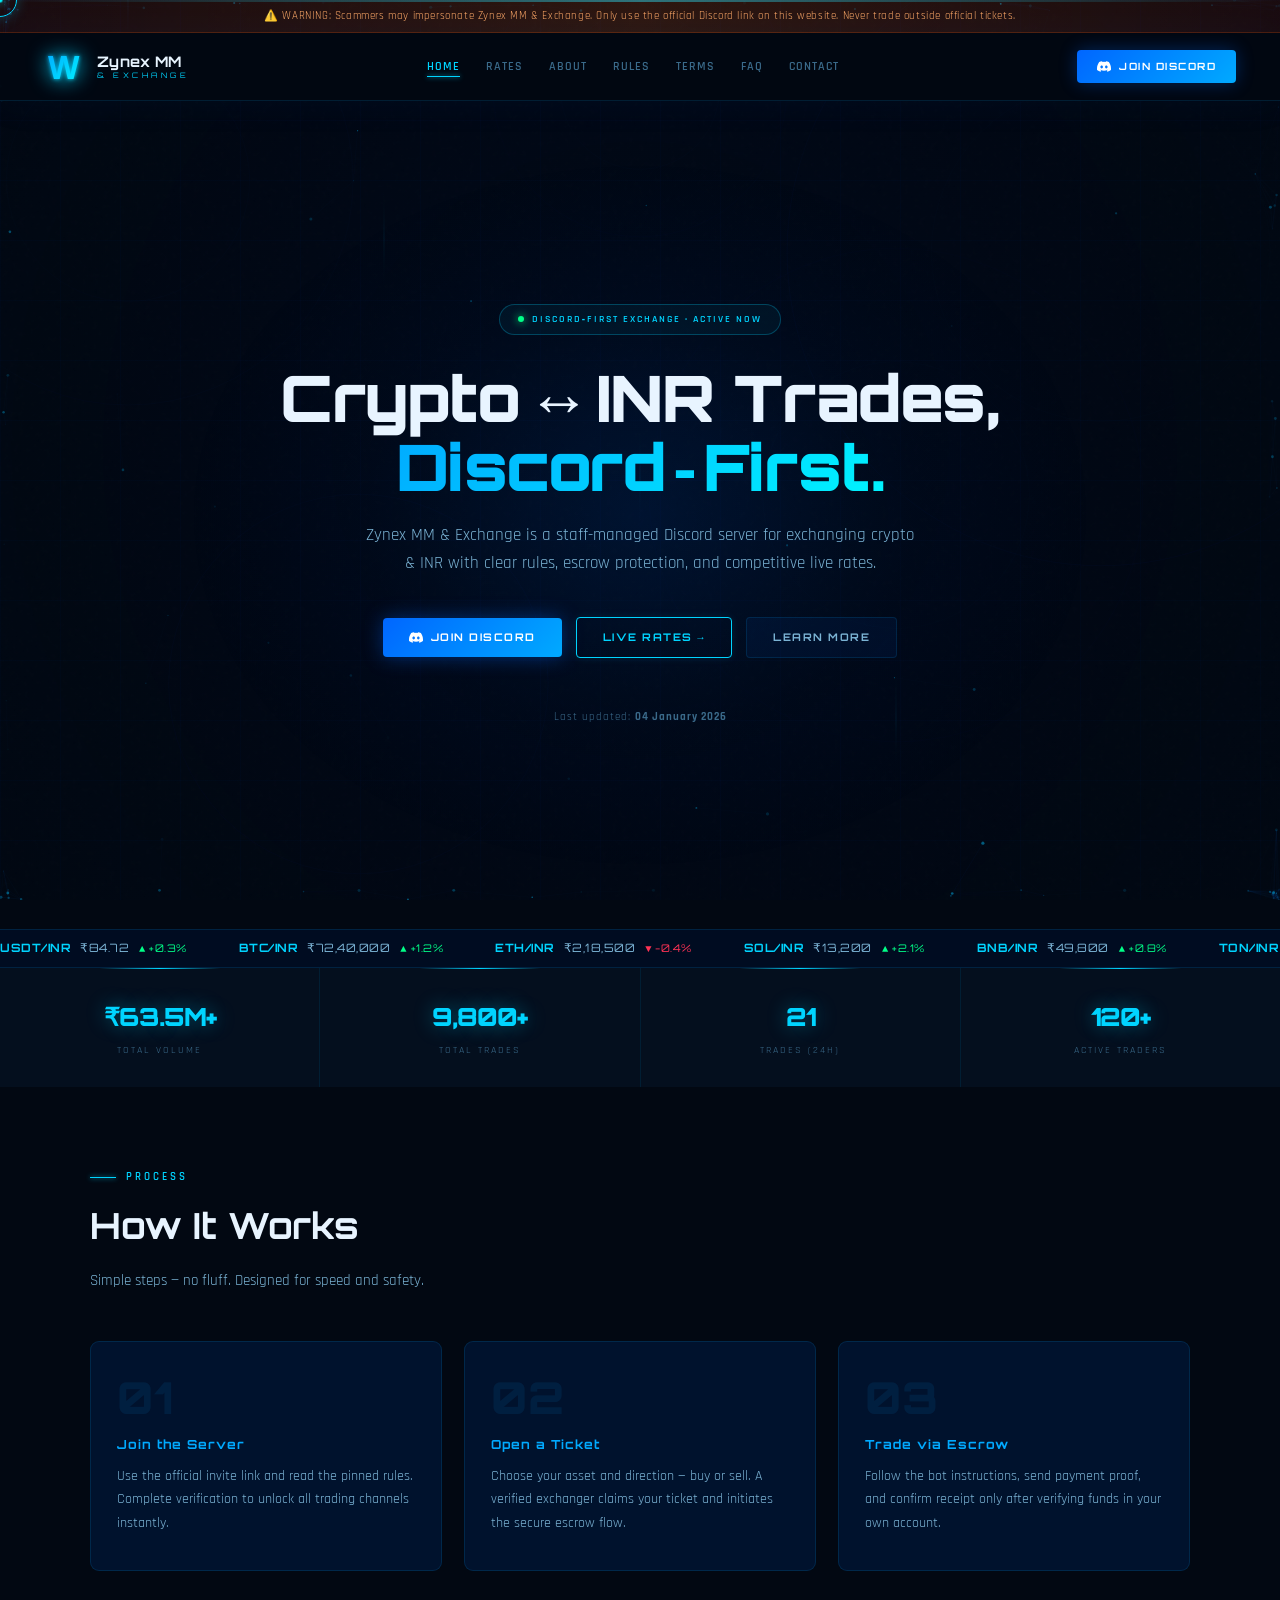
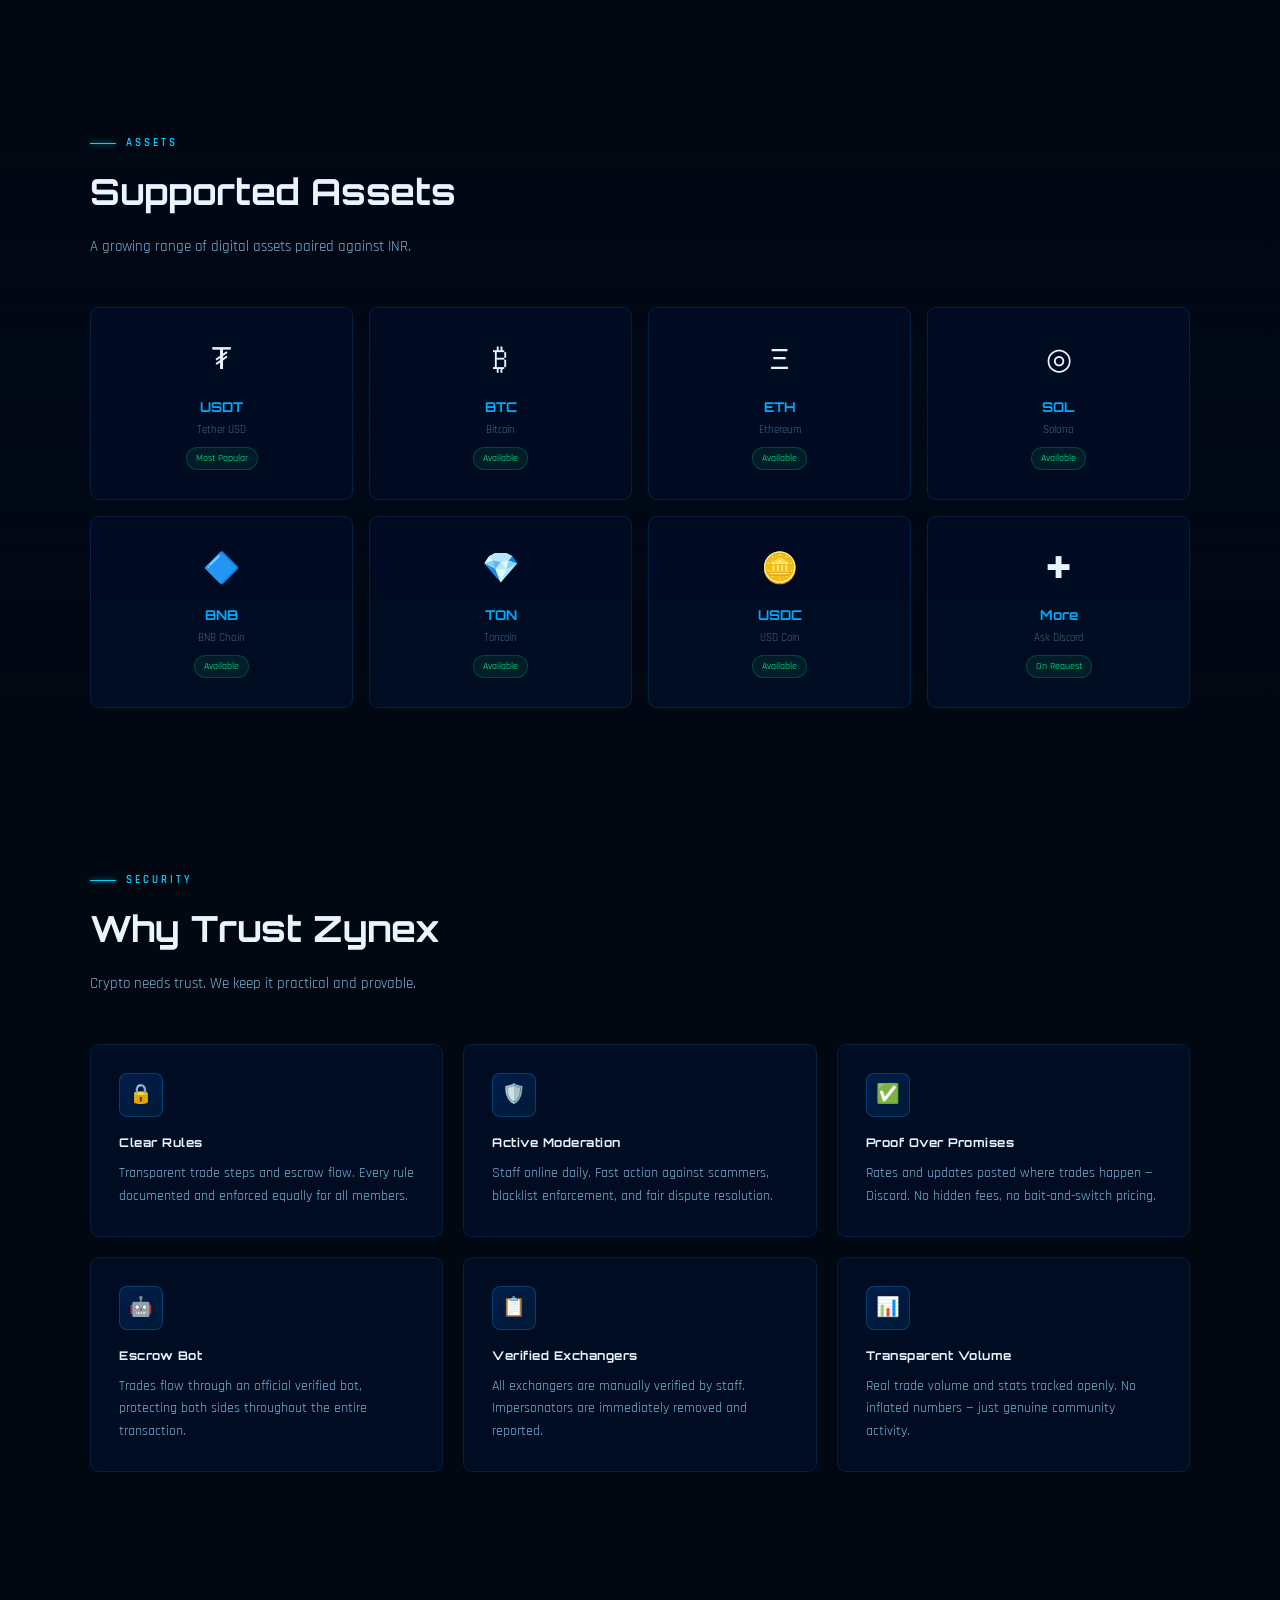
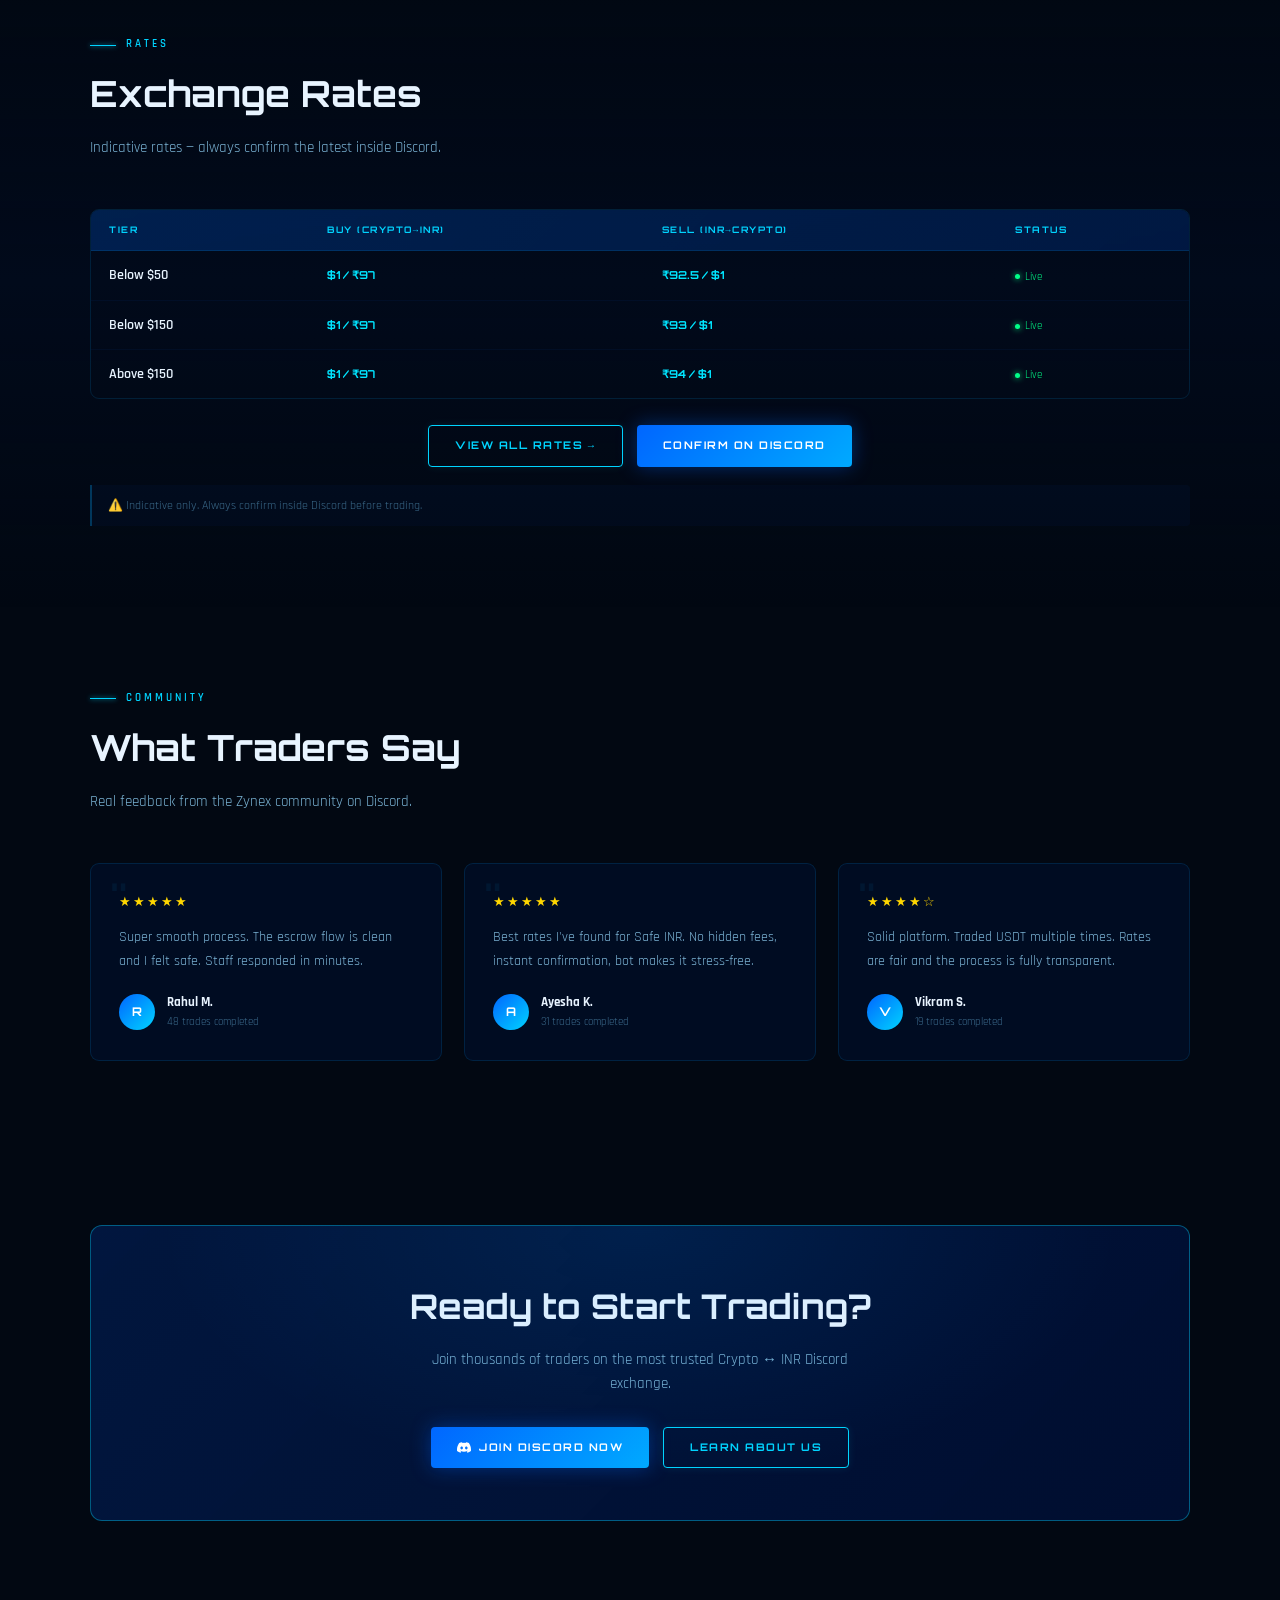
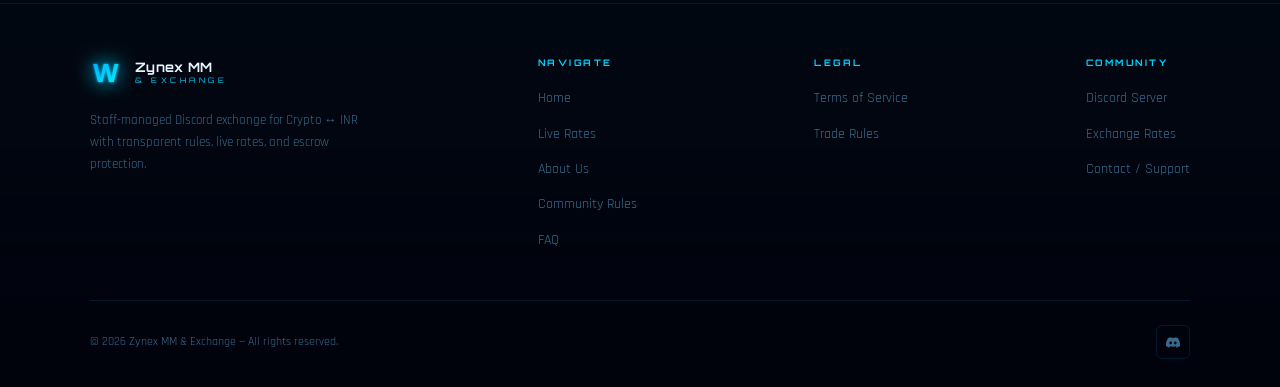
==== commit be31e7c2: "Add files via upload" ====
--- a/index.html
+++ b/index.html
@@ -1,546 +1,945 @@
 <!DOCTYPE html>
 <html lang="en">
 <head>
-  <meta charset="UTF-8"/>
-  <meta name="viewport" content="width=device-width, initial-scale=1.0"/>
-  <title>INDICON HEALTHCARE PVT. LTD. — Be Happy Be Healthy</title>
-  <meta name="description" content="Indicon Healthcare Pvt. Ltd. — Pharmaceutical company from the house of Indicon World. CNS, Nephroscience, Nutrition & General Medicine. Be Happy Be Healthy."/>
-  <link rel="stylesheet" href="style.css"/>
-  <style>
-  /* ─── HOME ONLY ─── */
-
-  /* Hero */
-  .hero{position:relative;height:100vh;min-height:620px;overflow:hidden;background:var(--navy)}
-  .hero-slide{position:absolute;inset:0;opacity:0;transition:opacity 1.3s ease}
-  .hero-slide.active{opacity:1}
-  .hero-slide img{width:100%;height:100%;object-fit:cover;filter:brightness(.3)}
-  .hero-overlay{position:absolute;inset:0;background:linear-gradient(125deg,rgba(7,22,42,.92) 40%,rgba(7,22,42,.4) 100%)}
-  .hero-content{position:absolute;inset:0;display:flex;align-items:center}
-  .hero-content .container{max-width:820px}
-  .hero-eyebrow{display:flex;align-items:center;gap:14px;margin-bottom:24px}
-  .hero-eyebrow span{font-family:'Space Mono',monospace;font-size:.7rem;letter-spacing:.2em;text-transform:uppercase;color:var(--gold)}
-  .hero-eyebrow::before{content:'';width:40px;height:1px;background:var(--gold)}
-  .hero-content h1{color:var(--white);margin-bottom:22px;line-height:1.1}
-  .hero-content h1 em{color:var(--gold-lt);font-style:italic}
-  .hero-content p{color:rgba(255,255,255,.65);font-size:1.08rem;max-width:520px;margin-bottom:38px;line-height:1.8}
-  .hero-btns{display:flex;gap:14px;flex-wrap:wrap}
-  /* motto stamp */
-  .motto-stamp{position:absolute;bottom:48px;right:5%;text-align:center;border:1px solid var(--border);border-radius:50%;width:110px;height:110px;display:flex;flex-direction:column;align-items:center;justify-content:center;animation:pulse 3s infinite}
-  .motto-stamp p{font-family:'Playfair Display',serif;font-style:italic;font-size:.7rem;color:var(--gold);line-height:1.5}
-  /* dots */
-  .hero-dots{position:absolute;bottom:32px;left:50%;transform:translateX(-50%);display:flex;gap:8px;z-index:10}
-  .hdot{width:30px;height:2.5px;background:rgba(255,255,255,.25);border-radius:2px;cursor:pointer;transition:all var(--t)}
-  .hdot.active{background:var(--gold);width:50px}
-  /* arrows */
-  .hero-arrows{position:absolute;bottom:50%;right:32px;display:flex;flex-direction:column;gap:10px;z-index:10}
-  .harrow{width:44px;height:44px;border-radius:50%;border:1px solid rgba(255,255,255,.2);background:rgba(255,255,255,.06);color:var(--white);font-size:1rem;display:flex;align-items:center;justify-content:center;transition:var(--t)}
-  .harrow:hover{background:var(--gold);border-color:var(--gold);color:var(--navy)}
-
-  /* Scrolling ticker */
-  .ticker{background:var(--gold);padding:10px 0;overflow:hidden;white-space:nowrap}
-  .ticker-inner{display:inline-flex;animation:ticker-scroll 25s linear infinite}
-  .ticker-inner span{font-family:'Space Mono',monospace;font-size:.7rem;letter-spacing:.18em;text-transform:uppercase;color:var(--navy);padding:0 32px}
-  .ticker-inner span::before{content:'✦';margin-right:12px;opacity:.5}
-  @keyframes ticker-scroll{from{transform:translateX(0)}to{transform:translateX(-50%)}}
-
-  /* About */
-  .home-about{padding:100px 0}
-  .about-grid{display:grid;grid-template-columns:1fr 1fr;gap:80px;align-items:center}
-  .about-img-side{position:relative}
-  .about-img-main{width:100%;height:520px;object-fit:cover;border-radius:var(--r)}
-  .about-img-accent{position:absolute;bottom:-28px;right:-28px;width:180px;height:180px;border:2px solid var(--gold);border-radius:var(--r);opacity:.25;pointer-events:none}
-  .about-float-card{position:absolute;bottom:24px;left:-28px;background:var(--navy);color:var(--white);padding:24px 28px;border-radius:var(--r);box-shadow:var(--shadow-lg);border-left:3px solid var(--gold)}
-  .about-float-card .big{font-family:'Playfair Display',serif;font-size:2.8rem;font-weight:500;color:var(--gold);line-height:1}
-  .about-float-card small{font-size:.72rem;color:rgba(255,255,255,.45);letter-spacing:.1em;display:block;margin-top:4px}
-  .about-text-side .mono{margin-bottom:14px;display:block}
-  .about-text-side h2{margin-bottom:8px}
-  .about-text-side>p{margin-bottom:18px}
-  .val-list{margin:24px 0 32px}
-  .val-row{display:flex;align-items:flex-start;gap:14px;padding:14px 0;border-bottom:1px solid var(--border-lt)}
-  .val-row:first-child{border-top:1px solid var(--border-lt)}
-  .val-icon{width:34px;height:34px;min-width:34px;border-radius:50%;background:var(--gold-pale);border:1px solid var(--border);display:flex;align-items:center;justify-content:center;font-size:.85rem}
-  .val-row strong{display:block;font-size:.88rem;font-weight:600;color:var(--text);margin-bottom:2px}
-  .val-row span{font-size:.8rem;color:var(--muted)}
-
-  /* Division preview */
-  .div-preview{padding:96px 0;background:var(--off)}
-  .div-grid{display:grid;grid-template-columns:repeat(4,1fr);gap:22px}
-  .div-card{background:var(--white);border-radius:var(--r);overflow:hidden;border:1px solid var(--border-lt);transition:var(--t);cursor:pointer}
-  .div-card:hover{transform:translateY(-7px);box-shadow:var(--shadow-lg);border-color:var(--border)}
-  .div-card-img{height:200px;overflow:hidden}
-  .div-card-img img{width:100%;height:100%;object-fit:cover;transition:transform .6s var(--ease)}
-  .div-card:hover .div-card-img img{transform:scale(1.06)}
-  .div-card-body{padding:22px 20px 26px}
-  .div-num{font-family:'Space Mono',monospace;font-size:.62rem;color:var(--gold);letter-spacing:.16em;margin-bottom:7px}
-  .div-card-body h3{font-size:1.15rem;margin-bottom:8px;color:var(--text)}
-  .div-card-body p{font-size:.82rem;color:var(--muted);line-height:1.7}
-  .div-arrow{display:inline-flex;align-items:center;gap:5px;font-size:.78rem;font-weight:600;color:var(--navy);margin-top:14px;transition:gap var(--t),color var(--t)}
-  .div-card:hover .div-arrow{gap:10px;color:var(--gold)}
-
-  /* Products preview on home */
-  .home-products{padding:96px 0}
-  .prod-grid{display:grid;grid-template-columns:repeat(3,1fr);gap:26px;margin-top:16px}
-
-  /* Emergency */
-  .emerg-section{background:linear-gradient(135deg,var(--navy) 0%,var(--navy-2) 100%);padding:80px 0;position:relative;overflow:hidden}
-  .emerg-section::before{content:'';position:absolute;right:-150px;top:-150px;width:500px;height:500px;border-radius:50%;background:radial-gradient(circle,rgba(200,168,75,.1),transparent 70%)}
-  .emerg-inner{display:flex;align-items:center;gap:60px;position:relative}
-  .emerg-icon-wrap{width:96px;height:96px;min-width:96px;border-radius:50%;background:rgba(200,168,75,.12);border:1px solid var(--border);display:flex;align-items:center;justify-content:center;font-size:2.2rem}
-  .emerg-text h3{color:var(--white);font-size:1.7rem;margin-bottom:10px}
-  .emerg-text p{color:rgba(255,255,255,.55);max-width:500px}
-  .emerg-stat{margin-left:auto;text-align:center;padding:20px 48px;border-left:1px solid var(--border)}
-  .emerg-stat .big{font-family:'Playfair Display',serif;font-size:3.2rem;color:var(--gold);line-height:1}
-  .emerg-stat small{font-size:.68rem;letter-spacing:.14em;text-transform:uppercase;color:rgba(255,255,255,.35);font-family:'Space Mono',monospace;display:block;margin-top:4px}
-
-  /* Testimonials */
-  .testi-section{padding:96px 0;background:var(--off)}
-  .testi-grid{display:grid;grid-template-columns:1fr 1fr;gap:28px;margin-top:60px}
-  .testi-card{background:var(--white);padding:40px 36px;border:1px solid var(--border-lt);border-radius:var(--r);transition:var(--t);position:relative}
-  .testi-card::before{content:'';position:absolute;top:0;left:0;width:3px;height:100%;background:var(--gold);border-radius:3px 0 0 3px;transform:scaleY(0);transform-origin:top;transition:transform var(--t)}
-  .testi-card:hover::before{transform:scaleY(1)}
-  .testi-card:hover{box-shadow:var(--shadow);border-color:var(--border)}
-  .testi-quote{font-family:'Playfair Display',serif;font-size:3.5rem;color:var(--gold);line-height:.8;margin-bottom:18px;opacity:.5}
-  .testi-card p{font-style:italic;font-size:.92rem;line-height:1.85;color:var(--text);margin-bottom:24px}
-  .testi-author{display:flex;align-items:center;gap:12px}
-  .testi-av{width:44px;height:44px;border-radius:50%;background:linear-gradient(135deg,var(--navy),var(--navy-3));display:flex;align-items:center;justify-content:center;color:var(--gold);font-weight:700;font-size:1rem;font-family:'Playfair Display',serif}
-  .testi-name{font-weight:600;font-size:.88rem}
-  .testi-role{font-size:.76rem;color:var(--muted)}
-
-  /* CTA */
-  .home-cta{background:var(--navy);padding:88px 0;text-align:center;position:relative;overflow:hidden}
-  .home-cta::before{content:'';position:absolute;inset:0;background:radial-gradient(ellipse at 50% 50%,rgba(200,168,75,.12) 0%,transparent 65%)}
-  .home-cta .container{position:relative}
-  .home-cta h2{color:var(--white);margin-bottom:14px}
-  .home-cta h2 em{color:var(--gold-lt);font-style:italic}
-  .home-cta p{color:rgba(255,255,255,.55);max-width:480px;margin:0 auto 36px}
-  .home-cta .cta-btns{display:flex;gap:14px;justify-content:center;flex-wrap:wrap}
-
-  @media(max-width:1024px){.div-grid{grid-template-columns:1fr 1fr}.prod-grid{grid-template-columns:1fr 1fr}}
-  @media(max-width:768px){
-    .about-grid{grid-template-columns:1fr}
-    .about-img-main{height:340px}
-    .about-float-card{left:0;bottom:0}
-    .testi-grid{grid-template-columns:1fr}
-    .emerg-inner{flex-direction:column;gap:28px}
-    .emerg-stat{border-left:none;border-top:1px solid var(--border);padding:20px 0 0;margin-left:0}
-    .hero-arrows{display:none}
-    .motto-stamp{display:none}
-  }
-  @media(max-width:560px){.div-grid{grid-template-columns:1fr}.prod-grid{grid-template-columns:1fr}}
-  </style>
+<meta charset="UTF-8">
+<meta name="viewport" content="width=device-width, initial-scale=1.0">
+<title>Crypto ↔ INR Discord Exchange — Zynex MM &amp; Exchange</title>
+<style>/* ══════════════════════════════════════
+   ZYNEX MM & EXCHANGE — SHARED STYLES
+══════════════════════════════════════ */
+@import url('https://fonts.googleapis.com/css2?family=Orbitron:wght@400;600;700;900&family=Rajdhani:wght@300;400;500;600;700&display=swap');
+
+:root{
+  --bg:#020812; --bg2:#040f1e; --bg3:#061428;
+  --blue-deep:#001535; --blue-mid:#003080;
+  --blue-accent:#0066ff; --blue-bright:#00aaff;
+  --blue-glow:#00d4ff; --blue-neon:#00f5ff;
+  --text:#e8f4ff; --text-dim:#7ab3d4; --text-muted:#3a6a8a;
+  --border:rgba(0,170,255,0.14); --border-b:rgba(0,212,255,0.38);
+  --card:rgba(0,25,60,0.68); --card2:rgba(0,14,38,0.85);
+  --green:#00ff88; --red:#ff3355; --orange:#ff8c00;
+  --gold:#ffd700;
+}
+
+*,*::before,*::after{box-sizing:border-box;margin:0;padding:0;}
+html{scroll-behavior:smooth;}
+*{cursor:none!important;}
+
+/* ── CURSOR ── */
+#ZCO{
+  position:fixed;width:34px;height:34px;
+  border:1.5px solid var(--blue-glow);
+  border-radius:50%;pointer-events:none;z-index:99999;
+  transform:translate(-50%,-50%);
+  transition:width .2s,height .2s,border-color .2s,background .2s,opacity .15s;
+  box-shadow:0 0 14px rgba(0,212,255,.28);
+  will-change:left,top;
+}
+#ZCI{
+  position:fixed;width:5px;height:5px;
+  background:var(--blue-neon);border-radius:50%;
+  pointer-events:none;z-index:99999;
+  transform:translate(-50%,-50%);
+  box-shadow:0 0 8px var(--blue-neon),0 0 18px rgba(0,245,255,.45);
+  transition:transform .08s,background .15s;
+  will-change:left,top;
+}
+#ZCT{
+  position:fixed;width:3px;height:3px;
+  background:rgba(0,212,255,.3);border-radius:50%;
+  pointer-events:none;z-index:99998;
+  transform:translate(-50%,-50%);
+  will-change:left,top;
+}
+body.zcH #ZCO{width:50px;height:50px;border-color:var(--blue-neon);background:rgba(0,245,255,.04);}
+body.zcC #ZCI{transform:translate(-50%,-50%) scale(3);}
+body.zcH #ZCI{background:#fff;}
+
+/* ── BASE ── */
+body{
+  background:var(--bg);color:var(--text);
+  font-family:'Rajdhani',sans-serif;font-size:16px;line-height:1.65;
+  overflow-x:hidden;
+}
+body::before{
+  content:'';position:fixed;inset:0;
+  background-image:url("data:image/svg+xml,%3Csvg viewBox='0 0 200 200' xmlns='http://www.w3.org/2000/svg'%3E%3Cfilter id='n'%3E%3CfeTurbulence type='fractalNoise' baseFrequency='.85' numOctaves='4'/%3E%3C/filter%3E%3Crect width='100%25' height='100%25' filter='url(%23n)' opacity='.025'/%3E%3C/svg%3E");
+  pointer-events:none;z-index:1;opacity:.45;
+}
+body::after{
+  content:'';position:fixed;inset:0;
+  background-image:
+    linear-gradient(rgba(0,100,255,.022) 1px,transparent 1px),
+    linear-gradient(90deg,rgba(0,100,255,.022) 1px,transparent 1px);
+  background-size:60px 60px;pointer-events:none;z-index:1;
+}
+#ZBG{position:fixed;inset:0;z-index:0;pointer-events:none;}
+.zscan{
+  position:fixed;top:0;left:0;right:0;height:2px;
+  background:linear-gradient(90deg,transparent,rgba(0,212,255,.55),transparent);
+  pointer-events:none;z-index:2;
+  animation:zscan 12s linear infinite;
+}
+@keyframes zscan{0%{top:0;opacity:1}90%{opacity:.8}100%{top:100%;opacity:0}}
+.zsite{position:relative;z-index:3;}
+
+/* ── SCAM BAR ── */
+.zscam{
+  background:linear-gradient(90deg,rgba(255,55,0,.1),rgba(255,100,0,.18),rgba(255,55,0,.1));
+  border-bottom:1px solid rgba(255,90,0,.22);
+  text-align:center;padding:7px 20px;
+  font-size:11px;letter-spacing:.6px;color:#ffaa66;
+  animation:zscamanim 4s ease-in-out infinite;
+}
+@keyframes zscamanim{0%,100%{opacity:1}50%{opacity:.6}}
+
+/* ── NAV ── */
+.znav{
+  position:sticky;top:0;z-index:100;
+  display:flex;align-items:center;justify-content:space-between;
+  padding:0 44px;height:68px;
+  background:rgba(2,8,18,.94);
+  backdrop-filter:blur(26px);-webkit-backdrop-filter:blur(26px);
+  border-bottom:1px solid var(--border);
+  box-shadow:0 0 40px rgba(0,70,180,.07);
+}
+.zlogo{display:flex;align-items:center;gap:13px;text-decoration:none;}
+.zlogo-img{
+  width:40px;height:40px;
+  filter:drop-shadow(0 0 10px var(--blue-glow));
+  animation:zlogopulse 3.5s ease-in-out infinite;
+}
+@keyframes zlogopulse{
+  0%,100%{filter:drop-shadow(0 0 10px var(--blue-glow)) drop-shadow(0 0 20px rgba(0,212,255,.3))}
+  50%{filter:drop-shadow(0 0 18px var(--blue-neon)) drop-shadow(0 0 38px rgba(0,245,255,.5))}
+}
+.zlogo-text{font-family:'Orbitron',monospace;font-size:14.5px;font-weight:700;color:var(--text);line-height:1.2;letter-spacing:.3px;}
+.zlogo-text em{display:block;font-style:normal;font-size:7.5px;font-weight:400;color:var(--blue-glow);letter-spacing:3.5px;text-transform:uppercase;margin-top:1px;}
+.znav-links{display:flex;align-items:center;gap:26px;list-style:none;}
+.znav-links a{
+  color:var(--text-muted);text-decoration:none;
+  font-size:11.5px;font-weight:600;letter-spacing:1px;text-transform:uppercase;
+  transition:color .2s;position:relative;padding-bottom:3px;
+}
+.znav-links a::after{
+  content:'';position:absolute;bottom:0;left:0;
+  width:0;height:1px;background:var(--blue-glow);
+  transition:width .28s;box-shadow:0 0 5px var(--blue-glow);
+}
+.znav-links a:hover,.znav-links a.zon{color:var(--blue-glow);}
+.znav-links a:hover::after,.znav-links a.zon::after{width:100%;}
+.znav-dc{
+  display:inline-flex;align-items:center;gap:8px;
+  padding:8px 20px;border-radius:4px;
+  font-family:'Orbitron',monospace;font-size:10px;font-weight:700;
+  letter-spacing:1.5px;text-decoration:none;text-transform:uppercase;
+  background:linear-gradient(135deg,var(--blue-accent),var(--blue-bright));
+  color:#fff;box-shadow:0 0 18px rgba(0,102,255,.32);
+  transition:all .28s;white-space:nowrap;
+}
+.znav-dc:hover{box-shadow:0 0 32px rgba(0,170,255,.55);transform:translateY(-1px);}
+.zmob{display:none;background:none;border:none;color:var(--blue-glow);font-size:22px;padding:4px;}
+
+/* ── BUTTONS ── */
+.zbtn{
+  display:inline-flex;align-items:center;gap:8px;
+  padding:11px 26px;border-radius:4px;
+  font-family:'Orbitron',monospace;font-size:10.5px;font-weight:700;
+  letter-spacing:1.5px;text-decoration:none;text-transform:uppercase;
+  transition:all .28s;border:none;
+}
+.zbtn-p{background:linear-gradient(135deg,var(--blue-accent),var(--blue-bright));color:#fff;box-shadow:0 0 20px rgba(0,102,255,.38);}
+.zbtn-p:hover{box-shadow:0 0 38px rgba(0,170,255,.58);transform:translateY(-1px);}
+.zbtn-o{background:transparent;color:var(--blue-glow);border:1px solid var(--blue-glow);box-shadow:0 0 8px rgba(0,212,255,.1);}
+.zbtn-o:hover{background:rgba(0,212,255,.07);box-shadow:0 0 24px rgba(0,212,255,.28);}
+.zbtn-g{background:rgba(0,100,255,.07);color:var(--text-dim);border:1px solid var(--border);}
+.zbtn-g:hover{border-color:var(--border-b);color:var(--text);}
+.zbtn-r{background:rgba(255,51,85,.1);color:#ff6680;border:1px solid rgba(255,51,85,.25);}
+.zbtn-r:hover{background:rgba(255,51,85,.18);}
+
+/* ── SECTION BASICS ── */
+.zsec{padding:82px 44px;}
+.zinn{max-width:1100px;margin:0 auto;}
+.zinn-sm{max-width:760px;margin:0 auto;}
+.zlabel{
+  font-size:10.5px;font-weight:600;letter-spacing:3px;
+  text-transform:uppercase;color:var(--blue-glow);
+  margin-bottom:10px;display:flex;align-items:center;gap:10px;
+}
+.zlabel::before{content:'';width:26px;height:1px;background:var(--blue-glow);box-shadow:0 0 5px var(--blue-glow);}
+.zh2{font-family:'Orbitron',monospace;font-size:clamp(22px,3vw,36px);font-weight:700;margin-bottom:12px;}
+.zdesc{font-size:15px;color:var(--text-dim);max-width:500px;margin-bottom:48px;line-height:1.7;}
+
+/* ── REVEAL ── */
+.zrev{opacity:0;transform:translateY(26px);transition:opacity .68s ease,transform .68s ease;}
+.zrev.zvis{opacity:1;transform:translateY(0);}
+.zrev:nth-child(2){transition-delay:.08s;}
+.zrev:nth-child(3){transition-delay:.16s;}
+.zrev:nth-child(4){transition-delay:.24s;}
+.zrev:nth-child(5){transition-delay:.32s;}
+.zrev:nth-child(6){transition-delay:.40s;}
+
+/* ── TICKER ── */
+.zticker{overflow:hidden;background:rgba(0,14,38,.8);border-top:1px solid var(--border);border-bottom:1px solid var(--border);padding:9px 0;}
+.zticker-track{display:flex;gap:52px;animation:ztk 30s linear infinite;width:max-content;}
+.ztick-item{display:flex;align-items:center;gap:10px;white-space:nowrap;font-family:'Orbitron',monospace;font-size:11.5px;letter-spacing:.5px;}
+.ztick-sym{color:var(--blue-glow);font-weight:700;}
+.ztick-val{color:var(--text-dim);}
+.ztick-chg{font-size:10.5px;}
+.ztick-chg.up{color:var(--green);}
+.ztick-chg.dn{color:var(--red);}
+@keyframes ztk{0%{transform:translateX(0)}100%{transform:translateX(-50%)}}
+
+/* ── STATS BAR ── */
+.zstats{display:grid;grid-template-columns:repeat(4,1fr);gap:1px;background:var(--border);}
+.zstat{background:var(--bg2);padding:28px 20px;text-align:center;position:relative;overflow:hidden;transition:background .28s;}
+.zstat:hover{background:rgba(0,28,66,.8);}
+.zstat::before{content:'';position:absolute;top:0;left:50%;transform:translateX(-50%);width:38%;height:1px;background:linear-gradient(90deg,transparent,var(--blue-glow),transparent);}
+.zstat-num{font-family:'Orbitron',monospace;font-size:25px;font-weight:900;color:var(--blue-glow);text-shadow:0 0 20px rgba(0,212,255,.38);display:block;letter-spacing:-1px;}
+.zstat-lbl{font-size:10px;color:var(--text-muted);letter-spacing:2px;text-transform:uppercase;margin-top:5px;display:block;}
+
+/* ── CARDS ── */
+.zcard{background:var(--card2);border:1px solid var(--border);border-radius:9px;padding:28px;transition:all .28s;}
+.zcard:hover{border-color:var(--border-b);transform:translateY(-3px);box-shadow:0 16px 40px rgba(0,50,150,.18);}
+.zcard-icon{width:44px;height:44px;background:linear-gradient(135deg,rgba(0,102,255,.18),rgba(0,170,255,.09));border:1px solid rgba(0,170,255,.28);border-radius:8px;display:flex;align-items:center;justify-content:center;font-size:19px;margin-bottom:16px;}
+.zcard h3{font-family:'Orbitron',monospace;font-size:12px;font-weight:700;color:var(--text);margin-bottom:9px;letter-spacing:.5px;}
+.zcard p{font-size:13.5px;color:var(--text-dim);line-height:1.7;}
+
+/* ── STEP CARDS ── */
+.zstep{background:var(--card);border:1px solid var(--border);border-radius:9px;padding:34px 26px;position:relative;overflow:hidden;transition:all .38s;}
+.zstep::before{content:'';position:absolute;top:0;left:0;right:0;height:1px;background:linear-gradient(90deg,transparent,var(--blue-accent),transparent);opacity:0;transition:opacity .38s;}
+.zstep:hover{border-color:rgba(0,170,255,.28);transform:translateY(-4px);box-shadow:0 20px 46px rgba(0,40,140,.2);}
+.zstep:hover::before{opacity:1;}
+.zstep-num{font-family:'Orbitron',monospace;font-size:44px;font-weight:900;color:rgba(0,170,255,.09);line-height:1;margin-bottom:14px;}
+.zstep h3{font-family:'Orbitron',monospace;font-size:12.5px;font-weight:700;color:var(--blue-bright);margin-bottom:10px;letter-spacing:1px;}
+.zstep p{font-size:14px;color:var(--text-dim);line-height:1.7;}
+
+/* ── TABLE ── */
+.ztbl-wrap{overflow-x:auto;border-radius:9px;border:1px solid var(--border);margin-bottom:6px;}
+table{width:100%;border-collapse:collapse;font-size:13.5px;}
+thead tr{background:linear-gradient(135deg,rgba(0,48,116,.58),rgba(0,28,76,.8));}
+thead th{padding:13px 18px;text-align:left;font-family:'Orbitron',monospace;font-size:9px;font-weight:700;letter-spacing:1.5px;text-transform:uppercase;color:var(--blue-glow);border-bottom:1px solid var(--border);white-space:nowrap;}
+tbody tr{border-bottom:1px solid rgba(0,100,255,.055);transition:background .18s;}
+tbody tr:last-child{border-bottom:none;}
+tbody tr:hover{background:rgba(0,100,255,.052);}
+tbody td{padding:13px 18px;color:var(--text-dim);white-space:nowrap;}
+tbody td:first-child{color:var(--text);font-weight:600;}
+.zrv{color:#00e5ff!important;font-weight:700!important;font-family:'Orbitron',monospace;font-size:11px!important;}
+.zlive{display:inline-flex;align-items:center;gap:5px;font-size:11px;color:var(--green);}
+.zlive::before{content:'';width:5px;height:5px;border-radius:50%;background:var(--green);box-shadow:0 0 6px var(--green);animation:zpulse 2s ease-in-out infinite;}
+@keyframes zpulse{0%,100%{opacity:1}50%{opacity:.2}}
+
+/* ── FAQ ── */
+.zfaq-item{border:1px solid var(--border);border-radius:7px;margin-bottom:10px;overflow:hidden;transition:border-color .28s;}
+.zfaq-item:hover{border-color:rgba(0,170,255,.28);}
+.zfaq-q{padding:18px 22px;font-weight:600;font-size:15px;display:flex;align-items:center;justify-content:space-between;gap:14px;user-select:none;background:var(--card2);transition:background .18s;}
+.zfaq-q:hover{background:rgba(0,26,66,.6);}
+.zfaq-arr{font-size:18px;color:var(--blue-glow);transition:transform .28s;flex-shrink:0;}
+.zfaq-item.open .zfaq-arr{transform:rotate(45deg);}
+.zfaq-body{max-height:0;overflow:hidden;transition:max-height .38s ease;}
+.zfaq-item.open .zfaq-body{max-height:320px;}
+.zfaq-ans{padding:0 22px 18px;font-size:14px;color:var(--text-dim);line-height:1.8;background:var(--card2);border-top:1px solid var(--border);}
+
+/* ── CTA BANNER ── */
+.zcta{
+  background:linear-gradient(135deg,rgba(0,48,136,.38),rgba(0,18,68,.6));
+  border:1px solid var(--border-b);border-radius:12px;
+  padding:52px 44px;text-align:center;position:relative;overflow:hidden;
+}
+.zcta::before{content:'';position:absolute;inset:0;background:radial-gradient(ellipse at 50% 0%,rgba(0,148,255,.1),transparent 62%);pointer-events:none;}
+.zcta h2{font-size:clamp(20px,3vw,34px);margin-bottom:14px;}
+.zcta p{color:var(--text-dim);max-width:480px;margin:0 auto 30px;font-size:15px;}
+
+/* ── PAGE HERO (inner pages) ── */
+.zpage-hero{padding:64px 0 28px;position:relative;}
+.zpage-hero::before{content:'';position:absolute;top:50%;left:-180px;width:560px;height:360px;background:radial-gradient(ellipse,rgba(0,90,255,.07),transparent 68%);transform:translateY(-50%);pointer-events:none;}
+.zpage-h1{font-family:'Orbitron',monospace;font-size:clamp(24px,4vw,46px);font-weight:900;margin-bottom:14px;line-height:1.1;}
+.zpage-lead{font-size:16px;color:var(--text-dim);max-width:560px;line-height:1.8;margin-bottom:10px;}
+.zbadge{display:inline-flex;align-items:center;gap:7px;padding:5px 14px;border:1px solid rgba(0,212,255,.26);border-radius:20px;background:rgba(0,212,255,.05);font-size:10px;font-weight:600;letter-spacing:2px;text-transform:uppercase;color:var(--blue-glow);margin-top:14px;}
+.zbadge::before{content:'';width:6px;height:6px;border-radius:50%;background:var(--green);box-shadow:0 0 7px var(--green);animation:zpulse 2s ease-in-out infinite;}
+.zdivider{height:1px;background:linear-gradient(90deg,transparent,var(--border),transparent);margin:46px 0;}
+
+/* ── FOOTER ── */
+.zfoot{background:linear-gradient(0deg,rgba(0,2,12,1),transparent);border-top:1px solid var(--border);padding:52px 44px 28px;}
+.zfoot-inner{max-width:1100px;margin:0 auto;}
+.zfoot-top{display:flex;justify-content:space-between;align-items:flex-start;flex-wrap:wrap;gap:38px;padding-bottom:38px;border-bottom:1px solid var(--border);margin-bottom:24px;}
+.zfoot-brand{max-width:270px;}
+.zfoot-brand p{font-size:12.5px;color:var(--text-muted);margin-top:12px;line-height:1.75;}
+.zfoot-col h4{font-family:'Orbitron',monospace;font-size:9px;font-weight:700;letter-spacing:2.5px;color:var(--blue-glow);margin-bottom:14px;text-transform:uppercase;}
+.zfoot-col ul{list-style:none;}
+.zfoot-col li{margin-bottom:9px;}
+.zfoot-col a{color:var(--text-muted);text-decoration:none;font-size:13.5px;transition:color .2s;}
+.zfoot-col a:hover{color:var(--blue-glow);}
+.zfoot-bot{display:flex;justify-content:space-between;align-items:center;flex-wrap:wrap;gap:10px;font-size:11.5px;color:var(--text-muted);}
+.zfoot-soc{display:flex;gap:8px;}
+.zfoot-soc a{width:34px;height:34px;border:1px solid var(--border);border-radius:6px;display:flex;align-items:center;justify-content:center;color:var(--text-muted);text-decoration:none;font-size:14px;transition:all .2s;}
+.zfoot-soc a:hover{border-color:var(--border-b);color:var(--blue-glow);}
+
+/* ── ADMIN PANEL ── */
+#zaLogin{display:none;position:fixed;inset:0;z-index:9998;background:rgba(0,4,14,.98);backdrop-filter:blur(32px);align-items:center;justify-content:center;}
+#zaLogin.zon{display:flex;}
+.zaLogin-box{background:var(--bg2);border:1px solid rgba(0,200,255,.28);border-radius:12px;padding:46px 40px;max-width:400px;width:100%;text-align:center;box-shadow:0 0 80px rgba(0,100,255,.2);}
+.zaLogin-box h3{font-family:'Orbitron',monospace;font-size:18px;color:var(--blue-glow);margin-bottom:6px;letter-spacing:2px;}
+.zaLogin-box p{font-size:10.5px;color:var(--text-muted);margin-bottom:26px;letter-spacing:1px;}
+.zaLogin-inp{width:100%;background:rgba(0,8,26,.9);border:1px solid rgba(0,100,255,.28);border-radius:6px;padding:13px 16px;color:var(--text);font-size:15px;text-align:center;letter-spacing:3px;outline:none;margin-bottom:14px;font-family:monospace;transition:border-color .2s;}
+.zaLogin-inp:focus{border-color:var(--blue-glow);}
+.zaLogin-btn{width:100%;padding:13px;background:linear-gradient(135deg,var(--blue-accent),var(--blue-bright));border:none;border-radius:6px;color:#fff;font-family:'Orbitron',monospace;font-size:11px;font-weight:700;letter-spacing:2px;}
+.zaLogin-err{color:#ff6666;font-size:12px;margin-top:10px;min-height:18px;}
+#zaPanel{display:none;position:fixed;inset:0;z-index:9999;background:rgba(0,4,14,.97);backdrop-filter:blur(22px);overflow-y:auto;}
+#zaPanel.zon{display:flex;align-items:flex-start;justify-content:center;padding:36px 18px;}
+.zaPanel-w{width:100%;max-width:940px;background:var(--bg2);border:1px solid rgba(0,200,255,.26);border-radius:12px;overflow:hidden;box-shadow:0 0 90px rgba(0,170,255,.16);}
+.zaPanel-head{background:linear-gradient(135deg,rgba(0,48,118,.8),rgba(0,18,54,.9));padding:20px 30px;display:flex;align-items:center;justify-content:space-between;border-bottom:1px solid rgba(0,200,255,.18);}
+.zaPanel-head h2{font-family:'Orbitron',monospace;font-size:14px;font-weight:700;color:var(--blue-glow);letter-spacing:2px;margin:0;}
+.zaPanel-close{width:33px;height:33px;background:rgba(255,60,60,.1);border:1px solid rgba(255,60,60,.25);border-radius:6px;color:#ff6666;font-size:16px;display:flex;align-items:center;justify-content:center;transition:all .2s;}
+.zaPanel-close:hover{background:rgba(255,60,60,.26);}
+.zaPanel-body{padding:26px;}
+.za-tabs{display:flex;gap:3px;margin-bottom:22px;border-bottom:1px solid var(--border);overflow-x:auto;}
+.za-tab{padding:8px 17px;font-family:'Orbitron',monospace;font-size:9px;font-weight:700;letter-spacing:1px;text-transform:uppercase;border-radius:4px 4px 0 0;color:var(--text-muted);border:1px solid transparent;border-bottom:none;transition:all .18s;white-space:nowrap;}
+.za-tab:hover{color:var(--blue-glow);}
+.za-tab.zon{color:var(--blue-glow);background:rgba(0,100,255,.08);border-color:var(--border);border-bottom-color:var(--bg2);}
+.za-sec{display:none;}
+.za-sec.zon{display:block;}
+.za-group{background:rgba(0,12,34,.6);border:1px solid var(--border);border-radius:8px;padding:20px;margin-bottom:16px;}
+.za-gtitle{font-family:'Orbitron',monospace;font-size:9.5px;font-weight:700;letter-spacing:1.5px;color:var(--blue-bright);text-transform:uppercase;margin-bottom:14px;padding-bottom:8px;border-bottom:1px solid var(--border);}
+.za-field{margin-bottom:12px;}
+.za-field label{display:block;font-size:11px;font-weight:600;color:var(--text-dim);margin-bottom:4px;}
+.za-inp{width:100%;background:rgba(0,7,22,.8);border:1px solid rgba(0,100,255,.18);border-radius:4px;padding:8px 11px;color:var(--text);font-family:'Rajdhani',sans-serif;font-size:13.5px;outline:none;transition:border-color .18s;}
+.za-inp:focus{border-color:var(--blue-glow);}
+.za-2col{display:grid;grid-template-columns:1fr 1fr;gap:12px;}
+.za-save{width:100%;padding:12px;background:linear-gradient(135deg,var(--blue-accent),var(--blue-bright));border:none;border-radius:6px;color:#fff;font-family:'Orbitron',monospace;font-size:10.5px;font-weight:700;letter-spacing:2px;text-transform:uppercase;margin-top:5px;transition:all .28s;box-shadow:0 0 16px rgba(0,100,255,.25);}
+.za-save:hover{box-shadow:0 0 30px rgba(0,170,255,.44);transform:translateY(-1px);}
+.za-notice{display:none;padding:10px 13px;background:rgba(0,255,100,.07);border:1px solid rgba(0,255,100,.18);border-radius:4px;color:#4dff91;font-size:12px;font-weight:600;margin-bottom:12px;letter-spacing:.3px;}
+.za-notice.zon{display:block;}
+
+/* ── RESPONSIVE ── */
+@media(max-width:960px){
+  .z3col{grid-template-columns:repeat(2,1fr)!important;}
+  .z4col{grid-template-columns:repeat(2,1fr)!important;}
+  .zstats{grid-template-columns:repeat(2,1fr)!important;}
+}
+@media(max-width:700px){
+  .znav{padding:0 18px;}
+  .znav-links{display:none;}
+  .znav-links.zmopen{display:flex;flex-direction:column;position:fixed;top:68px;left:0;right:0;background:rgba(2,8,18,.97);padding:20px;gap:16px;border-bottom:1px solid var(--border);z-index:99;}
+  .zmob{display:block;}
+  .zsec{padding:62px 18px;}
+  .zfoot{padding:38px 18px 22px;}
+  .zfoot-top{flex-direction:column;}
+  .za-2col{grid-template-columns:1fr;}
+  .zcta{padding:36px 22px;}
+  .z3col,.z4col,.zstats{grid-template-columns:1fr!important;}
+}
+
+@keyframes hg{0%,100%{opacity:.8;transform:translate(-50%,-50%) scale(1)}50%{opacity:1;transform:translate(-50%,-50%) scale(1.1)}}
+@keyframes fiu{from{opacity:0;transform:translateY(22px)}to{opacity:1;transform:translateY(0)}}
+</style>
 </head>
 <body>
 
-<!-- TOPBAR -->
-<div class="topbar">
-  <div class="container topbar-inner">
-    <a href="mailto:info@indiconhealthcare.com">
-      <svg width="13" height="13" viewBox="0 0 24 24" fill="none" stroke="currentColor" stroke-width="2"><rect x="2" y="4" width="20" height="16" rx="2"/><path d="m2 7 10 7 10-7"/></svg>
-      info@indiconhealthcare.com
-    </a>
-    <div class="topbar-right">
-      <span class="motto-tag">Be Happy Be Healthy</span>
-      <a href="https://indiconworld.com" target="_blank">indiconworld.com</a>
-      <span class="unit-pill">A Unit of Indicon World</span>
-    </div>
+<div id="ZCO"></div><div id="ZCI"></div><div id="ZCT"></div>
+<canvas id="ZBG"></canvas><div class="zscan"></div>
+<div class="zsite">
+<div class="zscam" id="zscamBar">⚠️ WARNING: Scammers may impersonate Zynex MM &amp; Exchange. Only use the official Discord link on this website. Never trade outside official tickets.</div>
+<nav class="znav">
+  <a href="index.html" class="zlogo">
+    <img class="zlogo-img" src="[data-uri]" alt="Zynex">
+    <div class="zlogo-text">Zynex MM<em>&amp; Exchange</em></div>
+  </a>
+  <ul class="znav-links" id="znl"><li><a href="index.html" class="zon">Home</a></li>
+<li><a href="rates.html" class="">Rates</a></li>
+<li><a href="about.html" class="">About</a></li>
+<li><a href="rules.html" class="">Rules</a></li>
+<li><a href="terms.html" class="">Terms</a></li>
+<li><a href="faq.html" class="">FAQ</a></li>
+<li><a href="contact.html" class="">Contact</a></li></ul>
+  <div style="display:flex;align-items:center;gap:10px;">
+    <a href="https://discord.gg/MnWc4d2F76" class="znav-dc" target="_blank"><svg width="14" height="11" viewBox="0 0 71 55" fill="currentColor"><path d="M60.1 4.9A58.5 58.5 0 0045.6.9a40 40 0 00-1.8 3.7 54.2 54.2 0 00-16.2 0A38.6 38.6 0 0025.7.9 58.4 58.4 0 0011 5C1.6 18.7-1 32 .3 45.1a59 59 0 0017.9 9.1 42.5 42.5 0 003.7-6 38.4 38.4 0 01-5.8-2.8l1.4-1.1a42 42 0 0036.1 0l1.4 1.1a38 38 0 01-5.9 2.8 42.5 42.5 0 003.7 6.1 58.7 58.7 0 0017.9-9.1C72.2 30 68.5 16.9 60.1 4.9zM23.7 37.3c-3.5 0-6.4-3.2-6.4-7.2s2.8-7.2 6.4-7.2c3.5 0 6.4 3.2 6.4 7.2s-3 7.2-6.4 7.2zm23.6 0c-3.5 0-6.4-3.2-6.4-7.2s2.8-7.2 6.4-7.2c3.5 0 6.4 3.2 6.4 7.2s-3 7.2-6.4 7.2z"/></svg> Join Discord</a>
+    <button class="zmob" onclick="ztoggleNav()">☰</button>
+  </div>
+</nav>
+
+<!-- HERO -->
+<section class="zsec" style="min-height:92vh;display:flex;align-items:center;justify-content:center;text-align:center;padding:60px 44px;position:relative;overflow:hidden;">
+  <div style="position:absolute;top:50%;left:50%;transform:translate(-50%,-50%);width:920px;height:720px;background:radial-gradient(ellipse,rgba(0,102,255,.1) 0%,rgba(0,40,130,.04) 42%,transparent 70%);pointer-events:none;animation:hg 8s ease-in-out infinite;"></div>
+  <div style="position:relative;max-width:840px;">
+    <div style="display:inline-flex;align-items:center;gap:8px;padding:6px 18px;border:1px solid rgba(0,212,255,.26);border-radius:20px;background:rgba(0,212,255,.05);font-size:10px;font-weight:600;letter-spacing:2px;text-transform:uppercase;color:var(--blue-glow);margin-bottom:28px;animation:fiu .8s ease both;">
+      <span style="width:6px;height:6px;border-radius:50%;background:var(--green);box-shadow:0 0 8px var(--green);animation:zpulse 2s infinite;display:inline-block;"></span>
+      Discord‑First Exchange · Active Now
+    </div>
+    <h1 style="font-family:'Orbitron',monospace;font-size:clamp(30px,5.2vw,64px);font-weight:900;line-height:1.08;letter-spacing:-1px;animation:fiu .8s .1s ease both;">
+      Crypto ↔ INR Trades,<br>
+      <span style="background:linear-gradient(135deg,var(--blue-bright),var(--blue-neon));-webkit-background-clip:text;-webkit-text-fill-color:transparent;background-clip:text;">Discord‑First.</span>
+    </h1>
+    <p style="font-size:17px;color:var(--text-dim);max-width:560px;margin:20px auto 40px;animation:fiu .8s .2s ease both;">
+      Zynex MM &amp; Exchange is a staff-managed Discord server for exchanging crypto &amp; INR with clear rules, escrow protection, and competitive live rates.
+    </p>
+    <div style="display:flex;align-items:center;justify-content:center;gap:14px;flex-wrap:wrap;animation:fiu .8s .3s ease both;">
+      <a href="https://discord.gg/MnWc4d2F76" class="zbtn zbtn-p" target="_blank"><svg width="14" height="11" viewBox="0 0 71 55" fill="currentColor"><path d="M60.1 4.9A58.5 58.5 0 0045.6.9a40 40 0 00-1.8 3.7 54.2 54.2 0 00-16.2 0A38.6 38.6 0 0025.7.9 58.4 58.4 0 0011 5C1.6 18.7-1 32 .3 45.1a59 59 0 0017.9 9.1 42.5 42.5 0 003.7-6 38.4 38.4 0 01-5.8-2.8l1.4-1.1a42 42 0 0036.1 0l1.4 1.1a38 38 0 01-5.9 2.8 42.5 42.5 0 003.7 6.1 58.7 58.7 0 0017.9-9.1C72.2 30 68.5 16.9 60.1 4.9zM23.7 37.3c-3.5 0-6.4-3.2-6.4-7.2s2.8-7.2 6.4-7.2c3.5 0 6.4 3.2 6.4 7.2s-3 7.2-6.4 7.2zm23.6 0c-3.5 0-6.4-3.2-6.4-7.2s2.8-7.2 6.4-7.2c3.5 0 6.4 3.2 6.4 7.2s-3 7.2-6.4 7.2z"/></svg> Join Discord</a>
+      <a href="rates.html" class="zbtn zbtn-o">Live Rates →</a>
+      <a href="about.html" class="zbtn zbtn-g">Learn More</a>
+    </div>
+    <div style="margin-top:50px;font-size:11px;color:var(--text-muted);letter-spacing:1px;animation:fiu .8s .5s ease both;" id="zHeroUpd">Last updated: <strong>04 January 2026</strong></div>
+  </div>
+</section>
+
+<!-- TICKER -->
+<div class="zticker">
+  <div class="zticker-track">
+    <div class="ztick-item"><span class="ztick-sym">USDT/INR</span><span class="ztick-val">₹84.72</span><span class="ztick-chg up">▲ +0.3%</span></div><div class="ztick-item"><span class="ztick-sym">BTC/INR</span><span class="ztick-val">₹72,40,000</span><span class="ztick-chg up">▲ +1.2%</span></div><div class="ztick-item"><span class="ztick-sym">ETH/INR</span><span class="ztick-val">₹2,18,500</span><span class="ztick-chg dn">▼ -0.4%</span></div><div class="ztick-item"><span class="ztick-sym">SOL/INR</span><span class="ztick-val">₹13,200</span><span class="ztick-chg up">▲ +2.1%</span></div><div class="ztick-item"><span class="ztick-sym">BNB/INR</span><span class="ztick-val">₹49,800</span><span class="ztick-chg up">▲ +0.8%</span></div><div class="ztick-item"><span class="ztick-sym">TON/INR</span><span class="ztick-val">₹428</span><span class="ztick-chg dn">▼ -1.1%</span></div><div class="ztick-item"><span class="ztick-sym">USDC/INR</span><span class="ztick-val">₹84.60</span><span class="ztick-chg up">▲ +0.2%</span></div><div class="ztick-item"><span class="ztick-sym">USD/INR</span><span class="ztick-val">₹84.55</span><span class="ztick-chg up">▲ +0.1%</span></div><div class="ztick-item"><span class="ztick-sym">USDT/INR</span><span class="ztick-val">₹84.72</span><span class="ztick-chg up">▲ +0.3%</span></div><div class="ztick-item"><span class="ztick-sym">BTC/INR</span><span class="ztick-val">₹72,40,000</span><span class="ztick-chg up">▲ +1.2%</span></div><div class="ztick-item"><span class="ztick-sym">ETH/INR</span><span class="ztick-val">₹2,18,500</span><span class="ztick-chg dn">▼ -0.4%</span></div><div class="ztick-item"><span class="ztick-sym">SOL/INR</span><span class="ztick-val">₹13,200</span><span class="ztick-chg up">▲ +2.1%</span></div><div class="ztick-item"><span class="ztick-sym">BNB/INR</span><span class="ztick-val">₹49,800</span><span class="ztick-chg up">▲ +0.8%</span></div><div class="ztick-item"><span class="ztick-sym">TON/INR</span><span class="ztick-val">₹428</span><span class="ztick-chg dn">▼ -1.1%</span></div><div class="ztick-item"><span class="ztick-sym">USDC/INR</span><span class="ztick-val">₹84.60</span><span class="ztick-chg up">▲ +0.2%</span></div><div class="ztick-item"><span class="ztick-sym">USD/INR</span><span class="ztick-val">₹84.55</span><span class="ztick-chg up">▲ +0.1%</span></div><div class="ztick-item"><span class="ztick-sym">USDT/INR</span><span class="ztick-val">₹84.72</span><span class="ztick-chg up">▲ +0.3%</span></div><div class="ztick-item"><span class="ztick-sym">BTC/INR</span><span class="ztick-val">₹72,40,000</span><span class="ztick-chg up">▲ +1.2%</span></div><div class="ztick-item"><span class="ztick-sym">ETH/INR</span><span class="ztick-val">₹2,18,500</span><span class="ztick-chg dn">▼ -0.4%</span></div><div class="ztick-item"><span class="ztick-sym">SOL/INR</span><span class="ztick-val">₹13,200</span><span class="ztick-chg up">▲ +2.1%</span></div><div class="ztick-item"><span class="ztick-sym">BNB/INR</span><span class="ztick-val">₹49,800</span><span class="ztick-chg up">▲ +0.8%</span></div><div class="ztick-item"><span class="ztick-sym">TON/INR</span><span class="ztick-val">₹428</span><span class="ztick-chg dn">▼ -1.1%</span></div><div class="ztick-item"><span class="ztick-sym">USDC/INR</span><span class="ztick-val">₹84.60</span><span class="ztick-chg up">▲ +0.2%</span></div><div class="ztick-item"><span class="ztick-sym">USD/INR</span><span class="ztick-val">₹84.55</span><span class="ztick-chg up">▲ +0.1%</span></div><div class="ztick-item"><span class="ztick-sym">USDT/INR</span><span class="ztick-val">₹84.72</span><span class="ztick-chg up">▲ +0.3%</span></div><div class="ztick-item"><span class="ztick-sym">BTC/INR</span><span class="ztick-val">₹72,40,000</span><span class="ztick-chg up">▲ +1.2%</span></div><div class="ztick-item"><span class="ztick-sym">ETH/INR</span><span class="ztick-val">₹2,18,500</span><span class="ztick-chg dn">▼ -0.4%</span></div><div class="ztick-item"><span class="ztick-sym">SOL/INR</span><span class="ztick-val">₹13,200</span><span class="ztick-chg up">▲ +2.1%</span></div><div class="ztick-item"><span class="ztick-sym">BNB/INR</span><span class="ztick-val">₹49,800</span><span class="ztick-chg up">▲ +0.8%</span></div><div class="ztick-item"><span class="ztick-sym">TON/INR</span><span class="ztick-val">₹428</span><span class="ztick-chg dn">▼ -1.1%</span></div><div class="ztick-item"><span class="ztick-sym">USDC/INR</span><span class="ztick-val">₹84.60</span><span class="ztick-chg up">▲ +0.2%</span></div><div class="ztick-item"><span class="ztick-sym">USD/INR</span><span class="ztick-val">₹84.55</span><span class="ztick-chg up">▲ +0.1%</span></div>
   </div>
 </div>
 
-<!-- NAVBAR -->
-<nav class="navbar">
-  <div class="container navbar-inner">
-    <a href="index.html" class="logo"><img src="https://indiconhealthcare.com/images/logo.png" alt="Indicon Healthcare"/></a>
-    <ul class="nav-links" id="navLinks">
-      <li><a href="index.html" class="active">Home</a></li>
-      <li><a href="about.html">About</a></li>
-      <li><a href="divisions.html">Divisions</a></li>
-      <li><a href="products.html">Products</a></li>
-      <li><a href="services.html">Services</a></li>
-      <li><a href="contact.html" class="nav-cta">Contact Us</a></li>
-    </ul>
-    <button class="hamburger" id="ham" onclick="toggleNav()" aria-label="Menu"><span></span><span></span><span></span></button>
-  </div>
-</nav>
-
-<!-- HERO -->
-<section class="hero">
-  <div class="hero-slide active">
-    <img src="https://indiconhealthcare.com/images/healthcare-slider.webp" alt="Slide 1"/>
-    <div class="hero-overlay"></div>
-  </div>
-  <div class="hero-slide">
-    <img src="https://indiconhealthcare.com/images/healthcare-slider2.webp" alt="Slide 2"/>
-    <div class="hero-overlay"></div>
-  </div>
-  <div class="hero-slide">
-    <img src="https://indiconhealthcare.com/images/healthcare-slider3.webp" alt="Slide 3"/>
-    <div class="hero-overlay"></div>
-  </div>
-
-  <div class="hero-content">
-    <div class="container">
-      <div class="hero-eyebrow"><span>Indicon Healthcare Pvt. Ltd.</span></div>
-      <h1 id="heroTitle">Let's Create a<br/><em>Healthy World</em></h1>
-      <p id="heroSub">We believe in bridging the gap between patients and doctors — delivering pharmaceutical solutions that make a real difference.</p>
-      <div class="hero-btns">
-        <a href="about.html" class="btn btn-gold">Discover Our Story &#8594;</a>
-        <a href="products.html" class="btn btn-outline-white">Our Products</a>
+<!-- STATS -->
+<div class="zstats">
+  <div class="zstat zrev"><span class="zstat-num" id="zSv">₹63.5M+</span><span class="zstat-lbl">Total Volume</span></div>
+  <div class="zstat zrev"><span class="zstat-num" id="zSt">9,800+</span><span class="zstat-lbl">Total Trades</span></div>
+  <div class="zstat zrev"><span class="zstat-num" id="zS2">21</span><span class="zstat-lbl">Trades (24h)</span></div>
+  <div class="zstat zrev"><span class="zstat-num" id="zSa">120+</span><span class="zstat-lbl">Active Traders</span></div>
+</div>
+
+<!-- HOW IT WORKS -->
+<section class="zsec" id="how">
+  <div class="zinn">
+    <div class="zlabel">Process</div>
+    <h2 class="zh2">How It Works</h2>
+    <p class="zdesc">Simple steps — no fluff. Designed for speed and safety.</p>
+    <div class="z3col" style="display:grid;grid-template-columns:repeat(3,1fr);gap:22px;">
+      <div class="zstep zrev"><div class="zstep-num">01</div><h3>Join the Server</h3><p>Use the official invite link and read the pinned rules. Complete verification to unlock all trading channels instantly.</p></div>
+      <div class="zstep zrev"><div class="zstep-num">02</div><h3>Open a Ticket</h3><p>Choose your asset and direction — buy or sell. A verified exchanger claims your ticket and initiates the secure escrow flow.</p></div>
+      <div class="zstep zrev"><div class="zstep-num">03</div><h3>Trade via Escrow</h3><p>Follow the bot instructions, send payment proof, and confirm receipt only after verifying funds in your own account.</p></div>
+    </div>
+  </div>
+</section>
+
+<!-- SUPPORTED ASSETS -->
+<section class="zsec" style="background:linear-gradient(180deg,transparent,rgba(0,10,30,.4),transparent);">
+  <div class="zinn">
+    <div class="zlabel">Assets</div>
+    <h2 class="zh2">Supported Assets</h2>
+    <p class="zdesc">A growing range of digital assets paired against INR.</p>
+    <div class="z4col" style="display:grid;grid-template-columns:repeat(4,1fr);gap:16px;">
+      <div class="zcard zrev" style="text-align:center;"><div style="font-size:30px;margin-bottom:10px;">₮</div><div style="font-family:Orbitron,monospace;font-size:13.5px;font-weight:700;color:var(--blue-bright);margin-bottom:3px;">USDT</div><div style="font-size:11px;color:var(--text-muted);">Tether USD</div><div style="display:inline-block;margin-top:8px;padding:2px 9px;background:rgba(0,255,136,.07);border:1px solid rgba(0,255,136,.18);border-radius:20px;font-size:10px;color:var(--green);">Most Popular</div></div><div class="zcard zrev" style="text-align:center;"><div style="font-size:30px;margin-bottom:10px;">₿</div><div style="font-family:Orbitron,monospace;font-size:13.5px;font-weight:700;color:var(--blue-bright);margin-bottom:3px;">BTC</div><div style="font-size:11px;color:var(--text-muted);">Bitcoin</div><div style="display:inline-block;margin-top:8px;padding:2px 9px;background:rgba(0,255,136,.07);border:1px solid rgba(0,255,136,.18);border-radius:20px;font-size:10px;color:var(--green);">Available</div></div><div class="zcard zrev" style="text-align:center;"><div style="font-size:30px;margin-bottom:10px;">Ξ</div><div style="font-family:Orbitron,monospace;font-size:13.5px;font-weight:700;color:var(--blue-bright);margin-bottom:3px;">ETH</div><div style="font-size:11px;color:var(--text-muted);">Ethereum</div><div style="display:inline-block;margin-top:8px;padding:2px 9px;background:rgba(0,255,136,.07);border:1px solid rgba(0,255,136,.18);border-radius:20px;font-size:10px;color:var(--green);">Available</div></div><div class="zcard zrev" style="text-align:center;"><div style="font-size:30px;margin-bottom:10px;">◎</div><div style="font-family:Orbitron,monospace;font-size:13.5px;font-weight:700;color:var(--blue-bright);margin-bottom:3px;">SOL</div><div style="font-size:11px;color:var(--text-muted);">Solana</div><div style="display:inline-block;margin-top:8px;padding:2px 9px;background:rgba(0,255,136,.07);border:1px solid rgba(0,255,136,.18);border-radius:20px;font-size:10px;color:var(--green);">Available</div></div><div class="zcard zrev" style="text-align:center;"><div style="font-size:30px;margin-bottom:10px;">🔷</div><div style="font-family:Orbitron,monospace;font-size:13.5px;font-weight:700;color:var(--blue-bright);margin-bottom:3px;">BNB</div><div style="font-size:11px;color:var(--text-muted);">BNB Chain</div><div style="display:inline-block;margin-top:8px;padding:2px 9px;background:rgba(0,255,136,.07);border:1px solid rgba(0,255,136,.18);border-radius:20px;font-size:10px;color:var(--green);">Available</div></div><div class="zcard zrev" style="text-align:center;"><div style="font-size:30px;margin-bottom:10px;">💎</div><div style="font-family:Orbitron,monospace;font-size:13.5px;font-weight:700;color:var(--blue-bright);margin-bottom:3px;">TON</div><div style="font-size:11px;color:var(--text-muted);">Toncoin</div><div style="display:inline-block;margin-top:8px;padding:2px 9px;background:rgba(0,255,136,.07);border:1px solid rgba(0,255,136,.18);border-radius:20px;font-size:10px;color:var(--green);">Available</div></div><div class="zcard zrev" style="text-align:center;"><div style="font-size:30px;margin-bottom:10px;">🪙</div><div style="font-family:Orbitron,monospace;font-size:13.5px;font-weight:700;color:var(--blue-bright);margin-bottom:3px;">USDC</div><div style="font-size:11px;color:var(--text-muted);">USD Coin</div><div style="display:inline-block;margin-top:8px;padding:2px 9px;background:rgba(0,255,136,.07);border:1px solid rgba(0,255,136,.18);border-radius:20px;font-size:10px;color:var(--green);">Available</div></div><div class="zcard zrev" style="text-align:center;"><div style="font-size:30px;margin-bottom:10px;">✚</div><div style="font-family:Orbitron,monospace;font-size:13.5px;font-weight:700;color:var(--blue-bright);margin-bottom:3px;">More</div><div style="font-size:11px;color:var(--text-muted);">Ask Discord</div><div style="display:inline-block;margin-top:8px;padding:2px 9px;background:rgba(0,255,136,.07);border:1px solid rgba(0,255,136,.18);border-radius:20px;font-size:10px;color:var(--green);">On Request</div></div>
+    </div>
+  </div>
+</section>
+
+<!-- WHY ZYNEX -->
+<section class="zsec" id="trust">
+  <div class="zinn">
+    <div class="zlabel">Security</div>
+    <h2 class="zh2">Why Trust Zynex</h2>
+    <p class="zdesc">Crypto needs trust. We keep it practical and provable.</p>
+    <div class="z3col" style="display:grid;grid-template-columns:repeat(3,1fr);gap:20px;">
+      <div class="zcard zrev"><div class="zcard-icon">🔒</div><h3>Clear Rules</h3><p>Transparent trade steps and escrow flow. Every rule documented and enforced equally for all members.</p></div><div class="zcard zrev"><div class="zcard-icon">🛡️</div><h3>Active Moderation</h3><p>Staff online daily. Fast action against scammers, blacklist enforcement, and fair dispute resolution.</p></div><div class="zcard zrev"><div class="zcard-icon">✅</div><h3>Proof Over Promises</h3><p>Rates and updates posted where trades happen — Discord. No hidden fees, no bait-and-switch pricing.</p></div><div class="zcard zrev"><div class="zcard-icon">🤖</div><h3>Escrow Bot</h3><p>Trades flow through an official verified bot, protecting both sides throughout the entire transaction.</p></div><div class="zcard zrev"><div class="zcard-icon">📋</div><h3>Verified Exchangers</h3><p>All exchangers are manually verified by staff. Impersonators are immediately removed and reported.</p></div><div class="zcard zrev"><div class="zcard-icon">📊</div><h3>Transparent Volume</h3><p>Real trade volume and stats tracked openly. No inflated numbers — just genuine community activity.</p></div>
+    </div>
+  </div>
+</section>
+
+<!-- RATES PREVIEW -->
+<section class="zsec" style="background:linear-gradient(180deg,transparent,rgba(0,12,36,.5),transparent);">
+  <div class="zinn">
+    <div class="zlabel">Rates</div>
+    <h2 class="zh2">Exchange Rates</h2>
+    <p class="zdesc" id="zRateSub">Indicative rates — always confirm the latest inside Discord.</p>
+    <div class="ztbl-wrap">
+      <table><thead><tr><th>Tier</th><th>Buy (Crypto→INR)</th><th>Sell (INR→Crypto)</th><th>Status</th></tr></thead>
+      <tbody>
+        <tr><td>Below $50</td><td class="zrv" id="zR1b1">$1 / ₹97</td><td class="zrv" id="zR1s1">₹92.5 / $1</td><td><span class="zlive">Live</span></td></tr>
+        <tr><td>Below $150</td><td class="zrv" id="zR1b2">$1 / ₹97</td><td class="zrv" id="zR1s2">₹93 / $1</td><td><span class="zlive">Live</span></td></tr>
+        <tr><td>Above $150</td><td class="zrv" id="zR1b3">$1 / ₹97</td><td class="zrv" id="zR1s3">₹94 / $1</td><td><span class="zlive">Live</span></td></tr>
+      </tbody></table>
+    </div>
+    <div style="text-align:center;margin-top:26px;display:flex;gap:14px;justify-content:center;flex-wrap:wrap;">
+      <a href="rates.html" class="zbtn zbtn-o">View All Rates →</a>
+      <a href="https://discord.gg/MnWc4d2F76" class="zbtn zbtn-p" target="_blank">Confirm on Discord</a>
+    </div>
+    <div style="font-size:12px;color:var(--text-muted);margin-top:18px;padding:11px 16px;border-left:2px solid rgba(0,170,255,.28);background:rgba(0,100,255,.04);border-radius:0 4px 4px 0;" id="zRateNote">⚠️ Indicative only. Always confirm inside Discord before trading.</div>
+  </div>
+</section>
+
+<!-- TESTIMONIALS -->
+<section class="zsec">
+  <div class="zinn">
+    <div class="zlabel">Community</div>
+    <h2 class="zh2">What Traders Say</h2>
+    <p class="zdesc">Real feedback from the Zynex community on Discord.</p>
+    <div class="z3col" style="display:grid;grid-template-columns:repeat(3,1fr);gap:22px;">
+      <div class="zcard zrev" style="position:relative;"><div style="font-family:Orbitron,monospace;font-size:55px;color:rgba(0,170,255,.07);position:absolute;top:10px;left:18px;line-height:1;">"</div><div style="color:var(--gold);font-size:13px;margin-bottom:12px;letter-spacing:2px;">★★★★★</div><p style="font-size:14px;color:var(--text-dim);line-height:1.75;margin-bottom:18px;position:relative;">Super smooth process. The escrow flow is clean and I felt safe. Staff responded in minutes.</p><div style="display:flex;align-items:center;gap:12px;"><div style="width:36px;height:36px;border-radius:50%;background:linear-gradient(135deg,var(--blue-accent),var(--blue-glow));display:flex;align-items:center;justify-content:center;font-family:Orbitron,monospace;font-size:12px;font-weight:700;color:#fff;">R</div><div><div style="font-size:13px;font-weight:700;color:var(--text);">Rahul M.</div><div style="font-size:11px;color:var(--text-muted);">48 trades completed</div></div></div></div><div class="zcard zrev" style="position:relative;"><div style="font-family:Orbitron,monospace;font-size:55px;color:rgba(0,170,255,.07);position:absolute;top:10px;left:18px;line-height:1;">"</div><div style="color:var(--gold);font-size:13px;margin-bottom:12px;letter-spacing:2px;">★★★★★</div><p style="font-size:14px;color:var(--text-dim);line-height:1.75;margin-bottom:18px;position:relative;">Best rates I've found for Safe INR. No hidden fees, instant confirmation, bot makes it stress-free.</p><div style="display:flex;align-items:center;gap:12px;"><div style="width:36px;height:36px;border-radius:50%;background:linear-gradient(135deg,var(--blue-accent),var(--blue-glow));display:flex;align-items:center;justify-content:center;font-family:Orbitron,monospace;font-size:12px;font-weight:700;color:#fff;">A</div><div><div style="font-size:13px;font-weight:700;color:var(--text);">Ayesha K.</div><div style="font-size:11px;color:var(--text-muted);">31 trades completed</div></div></div></div><div class="zcard zrev" style="position:relative;"><div style="font-family:Orbitron,monospace;font-size:55px;color:rgba(0,170,255,.07);position:absolute;top:10px;left:18px;line-height:1;">"</div><div style="color:var(--gold);font-size:13px;margin-bottom:12px;letter-spacing:2px;">★★★★☆</div><p style="font-size:14px;color:var(--text-dim);line-height:1.75;margin-bottom:18px;position:relative;">Solid platform. Traded USDT multiple times. Rates are fair and the process is fully transparent.</p><div style="display:flex;align-items:center;gap:12px;"><div style="width:36px;height:36px;border-radius:50%;background:linear-gradient(135deg,var(--blue-accent),var(--blue-glow));display:flex;align-items:center;justify-content:center;font-family:Orbitron,monospace;font-size:12px;font-weight:700;color:#fff;">V</div><div><div style="font-size:13px;font-weight:700;color:var(--text);">Vikram S.</div><div style="font-size:11px;color:var(--text-muted);">19 trades completed</div></div></div></div>
+    </div>
+  </div>
+</section>
+
+<!-- CTA -->
+<section class="zsec">
+  <div class="zinn">
+    <div class="zcta zrev">
+      <h2 class="zh2">Ready to Start Trading?</h2>
+      <p>Join thousands of traders on the most trusted Crypto ↔ INR Discord exchange.</p>
+      <div style="display:flex;gap:14px;justify-content:center;flex-wrap:wrap;">
+        <a href="https://discord.gg/MnWc4d2F76" class="zbtn zbtn-p" target="_blank"><svg width="14" height="11" viewBox="0 0 71 55" fill="currentColor"><path d="M60.1 4.9A58.5 58.5 0 0045.6.9a40 40 0 00-1.8 3.7 54.2 54.2 0 00-16.2 0A38.6 38.6 0 0025.7.9 58.4 58.4 0 0011 5C1.6 18.7-1 32 .3 45.1a59 59 0 0017.9 9.1 42.5 42.5 0 003.7-6 38.4 38.4 0 01-5.8-2.8l1.4-1.1a42 42 0 0036.1 0l1.4 1.1a38 38 0 01-5.9 2.8 42.5 42.5 0 003.7 6.1 58.7 58.7 0 0017.9-9.1C72.2 30 68.5 16.9 60.1 4.9zM23.7 37.3c-3.5 0-6.4-3.2-6.4-7.2s2.8-7.2 6.4-7.2c3.5 0 6.4 3.2 6.4 7.2s-3 7.2-6.4 7.2zm23.6 0c-3.5 0-6.4-3.2-6.4-7.2s2.8-7.2 6.4-7.2c3.5 0 6.4 3.2 6.4 7.2s-3 7.2-6.4 7.2z"/></svg> Join Discord Now</a>
+        <a href="about.html" class="zbtn zbtn-o">Learn About Us</a>
       </div>
     </div>
   </div>
-
-  <div class="motto-stamp">
-    <p>Be Happy<br/>Be Healthy</p>
-  </div>
-
-  <div class="hero-arrows">
-    <button class="harrow" onclick="prevSlide()">&#8593;</button>
-    <button class="harrow" onclick="nextSlide()">&#8595;</button>
-  </div>
-  <div class="hero-dots">
-    <div class="hdot active" onclick="goSlide(0)"></div>
-    <div class="hdot" onclick="goSlide(1)"></div>
-    <div class="hdot" onclick="goSlide(2)"></div>
-  </div>
 </section>
 
-<!-- TICKER -->
-<div class="ticker">
-  <div class="ticker-inner">
-    <span>Be Happy Be Healthy</span><span>CNS Division</span><span>Nephroscience</span><span>Nutritions</span><span>General Medicine</span><span>Quality Assured</span><span>24/7 Support</span><span>Indicon Healthcare</span>
-    <span>Be Happy Be Healthy</span><span>CNS Division</span><span>Nephroscience</span><span>Nutritions</span><span>General Medicine</span><span>Quality Assured</span><span>24/7 Support</span><span>Indicon Healthcare</span>
-  </div>
-</div>
-
-<!-- STATS -->
-<div class="stats-bar">
-  <div class="stats-bar-inner">
-    <div class="stat-block reveal"><div class="stat-num">9+</div><div class="stat-label">Active Products</div></div>
-    <div class="stat-block reveal reveal-delay-1"><div class="stat-num">4</div><div class="stat-label">Divisions</div></div>
-    <div class="stat-block reveal reveal-delay-2"><div class="stat-num">24/7</div><div class="stat-label">Emergency Support</div></div>
-    <div class="stat-block reveal reveal-delay-3"><div class="stat-num">100%</div><div class="stat-label">Quality Assured</div></div>
-  </div>
-</div>
-
-<!-- ABOUT -->
-<section class="home-about">
-  <div class="container">
-    <div class="about-grid">
-      <div class="about-img-side reveal">
-        <img class="about-img-main" src="https://images.unsplash.com/photo-1576091160550-2173dba999ef?w=800&q=80" alt="Pharmaceutical research"/>
-        <div class="about-img-accent"></div>
-        <div class="about-float-card">
-          <div class="big">100%</div>
-          <small>Quality Guaranteed</small>
+<!-- ADMIN PANEL (index only) -->
+<div id="zaPanel">
+  <div class="zaPanel-w">
+    <div class="zaPanel-head">
+      <h2>⚡ ZYNEX ADMIN PANEL</h2>
+      <div style="display:flex;align-items:center;gap:10px;">
+        <span style="font-size:10px;color:var(--green);letter-spacing:1px;">● AUTHENTICATED</span>
+        <div class="zaPanel-close" onclick="zaClose()">✕</div>
+      </div>
+    </div>
+    <div class="zaPanel-body">
+      <div class="za-notice" id="zaNotice">✅ Changes saved and applied to the website.</div>
+      <div class="za-tabs">
+        <div class="za-tab zon" onclick="zaTab('za-rates',this)">💱 Rates</div>
+        <div class="za-tab" onclick="zaTab('za-content',this)">📝 Content</div>
+        <div class="za-tab" onclick="zaTab('za-stats',this)">📊 Stats</div>
+        <div class="za-tab" onclick="zaTab('za-faq',this)">❓ FAQ</div>
+        <div class="za-tab" onclick="zaTab('za-settings',this)">⚙️ Settings</div>
+      </div>
+      <!-- RATES -->
+      <div class="za-sec zon" id="za-rates">
+        <div class="za-group"><div class="za-gtitle">Regular INR (USDT)</div>
+          <div class="za-2col">
+            <div class="za-field"><label>Below $50 Buy</label><input class="za-inp" id="zaR1b1" value="$1 / ₹97"></div>
+            <div class="za-field"><label>Below $50 Sell</label><input class="za-inp" id="zaR1s1" value="₹92.5 / $1"></div>
+            <div class="za-field"><label>Below $150 Buy</label><input class="za-inp" id="zaR1b2" value="$1 / ₹97"></div>
+            <div class="za-field"><label>Below $150 Sell</label><input class="za-inp" id="zaR1s2" value="₹93 / $1"></div>
+            <div class="za-field"><label>Above $150 Buy</label><input class="za-inp" id="zaR1b3" value="$1 / ₹97"></div>
+            <div class="za-field"><label>Above $150 Sell</label><input class="za-inp" id="zaR1s3" value="₹94 / $1"></div>
+          </div>
         </div>
+        <div class="za-group"><div class="za-gtitle">Safe INR — Full Warranty</div>
+          <div class="za-2col">
+            <div class="za-field"><label>Below $200 Buy</label><input class="za-inp" id="zaR2b1" value="₹90 / $1"></div>
+            <div class="za-field"><label>Below $200 Sell</label><input class="za-inp" id="zaR2s1" value="$1 / ₹96"></div>
+            <div class="za-field"><label>Below $500 Buy</label><input class="za-inp" id="zaR2b2" value="₹90.5 / $1"></div>
+            <div class="za-field"><label>Below $500 Sell</label><input class="za-inp" id="zaR2s2" value="$1 / ₹96"></div>
+            <div class="za-field"><label>Above $500 Buy</label><input class="za-inp" id="zaR2b3" value="₹91 / $1"></div>
+            <div class="za-field"><label>Above $500 Sell</label><input class="za-inp" id="zaR2s3" value="$1 / ₹96"></div>
+          </div>
+        </div>
+        <div class="za-group"><div class="za-gtitle">Cash Rates</div>
+          <div class="za-2col">
+            <div class="za-field"><label>&lt;$100 Cardless</label><input class="za-inp" id="zaR3b1c" value="₹91 / $1"></div>
+            <div class="za-field"><label>&lt;$100 In-Hand</label><input class="za-inp" id="zaR3b1h" value="₹92 / $1"></div>
+            <div class="za-field"><label>&lt;$100 Deposit</label><input class="za-inp" id="zaR3b1d" value="₹91 / $1"></div>
+            <div class="za-field"><label>&lt;$100 Sell CDM</label><input class="za-inp" id="zaR3s1" value="$1 / ₹96"></div>
+            <div class="za-field"><label>&gt;$100 Cardless</label><input class="za-inp" id="zaR3b2c" value="₹92 / $1"></div>
+            <div class="za-field"><label>&gt;$100 In-Hand</label><input class="za-inp" id="zaR3b2h" value="₹92 / $1"></div>
+            <div class="za-field"><label>&gt;$1k Cardless</label><input class="za-inp" id="zaR3b3c" value="₹92 / $1"></div>
+            <div class="za-field"><label>&gt;$1k Sell CDM</label><input class="za-inp" id="zaR3s3" value="$1 / ₹96"></div>
+          </div>
+        </div>
+        <button class="za-save" onclick="zaSync([['zaR1b1','zR1b1'],['zaR1s1','zR1s1'],['zaR1b2','zR1b2'],['zaR1s2','zR1s2'],['zaR1b3','zR1b3'],['zaR1s3','zR1s3']])">💾 SAVE &amp; APPLY RATES</button>
       </div>
-      <div class="about-text-side reveal reveal-delay-2">
-        <span class="mono">Who We Are</span>
-        <h2>Advancing Healthcare Through <em>Innovation</em></h2>
-        <div class="gold-bar"></div>
-        <p>At Indicon Healthcare, we are dedicated to advancing healthcare through innovative pharmaceutical solutions. We have consistently strived to improve lives by developing and delivering high-quality medications that make a difference.</p>
-        <p style="margin-top:12px">Our vision is to provide accessible and effective healthcare solutions that enhance the well-being of individuals and communities worldwide — all driven by our motto: <strong style="color:var(--gold)">Be Happy Be Healthy.</strong></p>
-        <ul class="val-list">
-          <li class="val-row">
-            <div class="val-icon">✦</div>
-            <div><strong>Quality</strong><span>Unwavering standards from research to distribution.</span></div>
-          </li>
-          <li class="val-row">
-            <div class="val-icon">⬡</div>
-            <div><strong>Innovation</strong><span>Pioneering technologies addressing healthcare challenges.</span></div>
-          </li>
-          <li class="val-row">
-            <div class="val-icon">◎</div>
-            <div><strong>Patient-Centric</strong><span>Patients are our topmost priority — always.</span></div>
-          </li>
-          <li class="val-row">
-            <div class="val-icon">◈</div>
-            <div><strong>Integrity</strong><span>Highest ethical standards in all interactions.</span></div>
-          </li>
-        </ul>
-        <a href="about.html" class="btn btn-navy">Read Our Full Story &#8594;</a>
+      <!-- CONTENT -->
+      <div class="za-sec" id="za-content">
+        <div class="za-group"><div class="za-gtitle">Hero &amp; Labels</div>
+          <div class="za-field"><label>Last Updated</label><input class="za-inp" id="zaUpd" value="04 January 2026"></div>
+          <div class="za-field"><label>Rates Subtitle</label><input class="za-inp" id="zaRSub" value="Indicative rates — always confirm the latest inside Discord."></div>
+          <div class="za-field"><label>Rates Disclaimer</label><input class="za-inp" id="zaRNote" value="⚠️ Indicative only. Always confirm inside Discord before trading."></div>
+        </div>
+        <button class="za-save" onclick='saveContent()'>💾 SAVE &amp; APPLY CONTENT</button>
       </div>
-    </div>
-  </div>
-</section>
-
-<!-- DIVISIONS PREVIEW -->
-<section class="div-preview">
-  <div class="container">
-    <div class="sec-header reveal">
-      <span class="mono">Our Portfolio</span>
-      <h2>Product <em>Divisions</em></h2>
-      <div class="gold-bar center"></div>
-      <p>Four specialised pharmaceutical divisions — each built around a critical area of human health, engineered to the highest standards.</p>
-    </div>
-    <div class="div-grid">
-      <div class="div-card reveal">
-        <div class="div-card-img"><img src="https://indiconhealthcare.com/images/Products/cns.webp" alt="CNS"/></div>
-        <div class="div-card-body">
-          <div class="div-num">Division 01</div>
-          <h3>CNS</h3>
-          <p>Central Nervous System therapies for neurological and psychiatric conditions.</p>
-          <a href="divisions.html" class="div-arrow">Explore &#8594;</a>
+      <!-- STATS -->
+      <div class="za-sec" id="za-stats">
+        <div class="za-group"><div class="za-gtitle">Live Statistics</div>
+          <div class="za-2col">
+            <div class="za-field"><label>Total Volume</label><input class="za-inp" id="zaStV" value="₹63.5M+"></div>
+            <div class="za-field"><label>Total Trades</label><input class="za-inp" id="zaStT" value="9,800+"></div>
+            <div class="za-field"><label>Trades 24h</label><input class="za-inp" id="zaSt2" value="21"></div>
+            <div class="za-field"><label>Active Traders</label><input class="za-inp" id="zaStA" value="120+"></div>
+          </div>
         </div>
+        <button class="za-save" onclick="zaSync([['zaStV','zSv'],['zaStT','zSt'],['zaSt2','zS2'],['zaStA','zSa']])">💾 SAVE &amp; APPLY STATS</button>
       </div>
-      <div class="div-card reveal reveal-delay-1">
-        <div class="div-card-img"><img src="https://indiconhealthcare.com/images/Products/nephro.webp" alt="Nephroscience"/></div>
-        <div class="div-card-body">
-          <div class="div-num">Division 02</div>
-          <h3>Nephroscience</h3>
-          <p>Dedicated renal care solutions supporting kidney health and patient wellbeing.</p>
-          <a href="divisions.html" class="div-arrow">Explore &#8594;</a>
+      <!-- FAQ -->
+      <div class="za-sec" id="za-faq">
+        <div class="za-group"><div class="za-gtitle">FAQ Items</div>
+          <div id="zaFaqEd"></div>
+          <button onclick="zaAddFaq()" style="margin-top:12px;padding:9px 18px;background:rgba(0,150,255,.09);border:1px solid var(--border-b);border-radius:4px;color:var(--blue-glow);font-family:'Orbitron',monospace;font-size:9.5px;font-weight:700;letter-spacing:1px;">+ ADD FAQ</button>
         </div>
+        <button class="za-save" onclick="zaSaveFaq()">💾 SAVE &amp; APPLY FAQ</button>
       </div>
-      <div class="div-card reveal reveal-delay-2">
-        <div class="div-card-img"><img src="https://indiconhealthcare.com/images/Products/nutrition.webp" alt="Nutritions"/></div>
-        <div class="div-card-body">
-          <div class="div-num">Division 03</div>
-          <h3>Nutritions</h3>
-          <p>Science-backed nutritional products promoting wellness and optimal body function.</p>
-          <a href="divisions.html" class="div-arrow">Explore &#8594;</a>
+      <!-- SETTINGS -->
+      <div class="za-sec" id="za-settings">
+        <div class="za-group"><div class="za-gtitle">Links &amp; Warnings</div>
+          <div class="za-field"><label>Discord URL</label><input class="za-inp" id="zaDiscUrl" value="https://discord.gg/MnWc4d2F76"></div>
+          <div class="za-field"><label>Scam Warning Text</label><input class="za-inp" id="zaScamTxt" value="⚠️ WARNING: Scammers may impersonate Zynex MM &amp; Exchange. Only use the official Discord link on this website. Never trade outside official tickets."></div>
         </div>
-      </div>
-      <div class="div-card reveal reveal-delay-3">
-        <div class="div-card-img"><img src="https://indiconhealthcare.com/images/Products/medicine.webp" alt="General Medicine"/></div>
-        <div class="div-card-body">
-          <div class="div-num">Division 04</div>
-          <h3>General Medicine</h3>
-          <p>Essential medicines covering acute and chronic conditions across all age groups.</p>
-          <a href="divisions.html" class="div-arrow">Explore &#8594;</a>
-        </div>
-      </div>
-    </div>
-  </div>
-</section>
-
-<!-- FEATURED PRODUCTS -->
-<section class="home-products">
-  <div class="container">
-    <div class="sec-header reveal">
-      <span class="mono">From Our Catalogue</span>
-      <h2>Featured <em>Products</em></h2>
-      <div class="gold-bar center"></div>
-      <p>A selection from our growing product portfolio — verified on Tata 1mg, trusted by doctors across India.</p>
-    </div>
-    <div class="prod-grid">
-
-      <!-- Benfocon CD3 -->
-      <div class="prod-card reveal">
-        <div class="prod-img-wrap">
-          <span class="prod-badge badge-otc">OTC</span>
-          <img src="https://onemg.gumlet.io/a_ignore,w_480,h_480,c_fit,q_auto,f_auto/d41cb30ecf1d421495b63c84905567e0.jpg" alt="Benfocon CD3 Tablet"/>
-        </div>
-        <div class="prod-body">
-          <div class="prod-cat">CNS / Neuroprotection</div>
-          <div class="prod-name">Benfocon CD3 Tablet</div>
-          <div class="prod-desc">Multivitamin tablet with antioxidant &amp; neuroprotective properties. Combines Methylcobalamin, Benfotiamine, Alpha Lipoic Acid, Vitamin D3 &amp; more to support nerve health and prevent anaemia.</div>
-          <div class="prod-ingr"><strong>Key:</strong> Methylcobalamin · Alpha Lipoic Acid · Benfotiamine · Folic Acid · Vitamin D3 · Chromium</div>
-          <div class="prod-footer">
-            <div>
-              <div class="prod-price">₹242</div>
-              <div style="display:flex;gap:8px;align-items:center"><span class="prod-mrp">₹262.58</span><span class="prod-off">8% off</span></div>
-            </div>
-            <a href="https://www.1mg.com/otc/benfocon-cd3-tablet-otc838203" target="_blank" class="prod-link-btn">View on 1mg</a>
+        <button class="za-save" onclick='saveSettings()'>💾 SAVE &amp; APPLY SETTINGS</button>
+        <div style="margin-top:16px;padding:16px;background:rgba(255,50,0,.04);border:1px solid rgba(255,50,0,.1);border-radius:6px;">
+          <div style="font-family:'Orbitron',monospace;font-size:9px;letter-spacing:1.5px;color:#ff8855;margin-bottom:8px;">ACCESS INFO</div>
+          <div style="font-size:12px;color:var(--text-muted);line-height:2.1;">
+            Shortcut: <strong style="color:var(--blue-glow);">Ctrl + Shift + Z</strong><br>
+            Password: <strong style="color:var(--blue-glow);font-family:monospace;letter-spacing:2px;">Zy$n3x#4dm!N@2026</strong><br>
+            <span style="color:#ff6655;font-size:11px;">⚠️ Keep this password secret.</span>
           </div>
         </div>
       </div>
-
-      <!-- Neupro Renal -->
-      <div class="prod-card reveal reveal-delay-1">
-        <div class="prod-img-wrap">
-          <span class="prod-badge badge-otc">OTC</span>
-          <img src="https://onemg.gumlet.io/a_ignore,w_480,h_480,c_fit,q_auto,f_auto/4ffd2e3a8e5445ab950e7eddcb7021bd.jpg" alt="Neupro Renal"/>
+    </div>
+  </div>
+</div>
+
+
+<footer class="zfoot">
+  <div class="zfoot-inner">
+    <div class="zfoot-top">
+      <div class="zfoot-brand">
+        <a href="index.html" class="zlogo" style="display:inline-flex;margin-bottom:4px;">
+          <img class="zlogo-img" src="[data-uri]" alt="Zynex" style="width:32px;height:32px;">
+          <div class="zlogo-text" style="font-size:13px;">Zynex MM<em>&amp; Exchange</em></div>
+        </a>
+        <p>Staff-managed Discord exchange for Crypto ↔ INR with transparent rules, live rates, and escrow protection.</p>
+      </div>
+      <div class="zfoot-col"><h4>Navigate</h4><ul>
+        <li><a href="index.html">Home</a></li>
+        <li><a href="rates.html">Live Rates</a></li>
+        <li><a href="about.html">About Us</a></li>
+        <li><a href="rules.html">Community Rules</a></li>
+        <li><a href="faq.html">FAQ</a></li>
+      </ul></div>
+      <div class="zfoot-col"><h4>Legal</h4><ul>
+        <li><a href="terms.html">Terms of Service</a></li>
+        <li><a href="rules.html">Trade Rules</a></li>
+      </ul></div>
+      <div class="zfoot-col"><h4>Community</h4><ul>
+        <li><a href="https://discord.gg/MnWc4d2F76" target="_blank">Discord Server</a></li>
+        <li><a href="rates.html">Exchange Rates</a></li>
+        <li><a href="contact.html">Contact / Support</a></li>
+      </ul></div>
+    </div>
+    <div class="zfoot-bot">
+      <span>© 2026 Zynex MM &amp; Exchange — All rights reserved.</span>
+      <div class="zfoot-soc">
+        <a href="https://discord.gg/MnWc4d2F76" target="_blank" title="Discord"><svg width="14" height="11" viewBox="0 0 71 55" fill="currentColor"><path d="M60.1 4.9A58.5 58.5 0 0045.6.9a40 40 0 00-1.8 3.7 54.2 54.2 0 00-16.2 0A38.6 38.6 0 0025.7.9 58.4 58.4 0 0011 5C1.6 18.7-1 32 .3 45.1a59 59 0 0017.9 9.1 42.5 42.5 0 003.7-6 38.4 38.4 0 01-5.8-2.8l1.4-1.1a42 42 0 0036.1 0l1.4 1.1a38 38 0 01-5.9 2.8 42.5 42.5 0 003.7 6.1 58.7 58.7 0 0017.9-9.1C72.2 30 68.5 16.9 60.1 4.9zM23.7 37.3c-3.5 0-6.4-3.2-6.4-7.2s2.8-7.2 6.4-7.2c3.5 0 6.4 3.2 6.4 7.2s-3 7.2-6.4 7.2zm23.6 0c-3.5 0-6.4-3.2-6.4-7.2s2.8-7.2 6.4-7.2c3.5 0 6.4 3.2 6.4 7.2s-3 7.2-6.4 7.2z"/></svg></a>
+      </div>
+    </div>
+  </div>
+</footer>
+</div>
+
+<div id="zaLogin">
+  <div class="zaLogin-box">
+    <h3>⚡ ZYNEX ADMIN</h3>
+    <p>SECURE ACCESS · AUTHORIZED ONLY</p>
+    <input type="password" class="zaLogin-inp" id="zaPwInp" placeholder="Enter Password" autocomplete="off">
+    <button class="zaLogin-btn" onclick="zaLogin()">AUTHENTICATE</button>
+    <div class="zaLogin-err" id="zaErr"></div>
+    <div style="margin-top:16px;font-size:10px;color:#0a1e38;letter-spacing:1px;">Press ESC to close</div>
+  </div>
+</div>
+<script>/* ═══════════════════════════════════════
+   ZYNEX MM & EXCHANGE — SHARED JS
+   Cursor · Canvas · Reveal · FAQ · Admin
+═══════════════════════════════════════ */
+
+(function(){
+  /* ── CURSOR ── */
+  const co = document.getElementById('ZCO');
+  const ci = document.getElementById('ZCI');
+  const ct = document.getElementById('ZCT');
+  let mx=0, my=0, ox=0, oy=0, tx=0, ty=0;
+
+  document.addEventListener('mousemove', e => {
+    mx = e.clientX; my = e.clientY;
+    ci.style.left = mx + 'px'; ci.style.top = my + 'px';
+    if(ct){ ct.style.left = mx + 'px'; ct.style.top = my + 'px'; }
+  });
+
+  (function animCursor(){
+    ox += (mx - ox) * 0.11;
+    oy += (my - oy) * 0.11;
+    co.style.left = ox + 'px';
+    co.style.top  = oy + 'px';
+    requestAnimationFrame(animCursor);
+  })();
+
+  document.addEventListener('mousedown', () => document.body.classList.add('zcC'));
+  document.addEventListener('mouseup',   () => document.body.classList.remove('zcC'));
+
+  function bindHover(sel){
+    document.querySelectorAll(sel).forEach(el => {
+      el.addEventListener('mouseenter', () => document.body.classList.add('zcH'));
+      el.addEventListener('mouseleave', () => document.body.classList.remove('zcH'));
+    });
+  }
+  bindHover('a, button, .zstep, .zcard, .zfaq-q, .za-tab, .zstat, .ztbl-wrap tbody tr, [data-hover]');
+
+  /* ── CANVAS BG ── */
+  const cv = document.getElementById('ZBG');
+  if(!cv) return;
+  const ctx = cv.getContext('2d');
+  let W, H, pts = [], raf;
+
+  function resize(){
+    W = cv.width = window.innerWidth;
+    H = cv.height = window.innerHeight;
+  }
+  resize();
+  window.addEventListener('resize', resize);
+
+  for(let i = 0; i < 110; i++){
+    pts.push({
+      x: Math.random() * 2200, y: Math.random() * 2200,
+      vx: (Math.random() - 0.5) * 0.22,
+      vy: (Math.random() - 0.5) * 0.22,
+      r: Math.random() * 1.3 + 0.3,
+      a: Math.random() * 0.42 + 0.1,
+      p: Math.random() * Math.PI * 2
+    });
+  }
+
+  let t = 0;
+  function draw(){
+    ctx.clearRect(0, 0, W, H);
+
+    /* deep radial gradient */
+    const g = ctx.createRadialGradient(W/2, H/2, 0, W/2, H/2, Math.max(W, H));
+    g.addColorStop(0, 'rgba(0,18,56,.22)');
+    g.addColorStop(1, 'rgba(0,0,0,0)');
+    ctx.fillStyle = g; ctx.fillRect(0, 0, W, H);
+
+    t += 0.0038;
+
+    /* connection lines */
+    for(let i = 0; i < pts.length; i++){
+      for(let j = i + 1; j < pts.length; j++){
+        const dx = pts[i].x - pts[j].x, dy = pts[i].y - pts[j].y;
+        const d = Math.hypot(dx, dy);
+        if(d < 140){
+          ctx.beginPath();
+          ctx.strokeStyle = `rgba(0,140,255,${0.055 * (1 - d/140)})`;
+          ctx.lineWidth = 0.5;
+          ctx.moveTo(pts[i].x, pts[i].y);
+          ctx.lineTo(pts[j].x, pts[j].y);
+          ctx.stroke();
+        }
+      }
+    }
+
+    /* particles */
+    pts.forEach(p => {
+      p.x += p.vx; p.y += p.vy; p.p += 0.016;
+      if(p.x < 0) p.x = W; if(p.x > W) p.x = 0;
+      if(p.y < 0) p.y = H; if(p.y > H) p.y = 0;
+      ctx.beginPath();
+      ctx.arc(p.x, p.y, p.r, 0, Math.PI * 2);
+      ctx.fillStyle = `rgba(0,195,255,${p.a * (0.6 + 0.4 * Math.sin(p.p))})`;
+      ctx.fill();
+    });
+
+    /* slow hex rings */
+    [[0.1,0.2,220],[0.86,0.28,300],[0.28,0.76,180],[0.7,0.55,250],[0.5,0.1,160]].forEach(([rx,ry,rb], i) => {
+      const cx2 = W * rx, cy2 = H * ry;
+      const r = rb + Math.sin(t + i) * 14;
+      ctx.beginPath(); ctx.arc(cx2, cy2, r, 0, Math.PI*2);
+      ctx.strokeStyle = `rgba(0,80,210,${0.022 + 0.008 * Math.sin(t + i)})`;
+      ctx.lineWidth = 1; ctx.stroke();
+      ctx.beginPath(); ctx.arc(cx2, cy2, r * 0.54, 0, Math.PI*2);
+      ctx.strokeStyle = `rgba(0,150,255,${0.014 + 0.006 * Math.sin(t - i)})`;
+      ctx.stroke();
+    });
+
+    /* data streams */
+    for(let i = 0; i < 5; i++){
+      const sx = W / 5 * i + W / 10;
+      const sy = ((t * 62 + i * 240) % (H + 160)) - 80;
+      const gs = ctx.createLinearGradient(sx, sy, sx, sy + 110);
+      gs.addColorStop(0, 'transparent');
+      gs.addColorStop(0.5, 'rgba(0,180,255,.09)');
+      gs.addColorStop(1, 'transparent');
+      ctx.beginPath();
+      ctx.strokeStyle = gs; ctx.lineWidth = 1;
+      ctx.moveTo(sx, sy); ctx.lineTo(sx, sy + 110); ctx.stroke();
+    }
+
+    /* mouse glow */
+    if(mx && my){
+      const mg = ctx.createRadialGradient(mx, my, 0, mx, my, 200);
+      mg.addColorStop(0, 'rgba(0,130,255,.04)');
+      mg.addColorStop(1, 'transparent');
+      ctx.fillStyle = mg; ctx.fillRect(0, 0, W, H);
+    }
+
+    requestAnimationFrame(draw);
+  }
+  draw();
+
+  /* ── SCROLL REVEAL ── */
+  const obs = new IntersectionObserver(entries => {
+    entries.forEach(e => { if(e.isIntersecting) e.target.classList.add('zvis'); });
+  }, { threshold: 0.1 });
+  document.querySelectorAll('.zrev').forEach(el => obs.observe(el));
+
+  /* ── FAQ ── */
+  function bindFAQ(){
+    document.querySelectorAll('.zfaq-q').forEach(q => {
+      q.onclick = () => {
+        const item = q.parentElement;
+        const wasOpen = item.classList.contains('open');
+        document.querySelectorAll('.zfaq-item').forEach(i => i.classList.remove('open'));
+        if(!wasOpen) item.classList.add('open');
+      };
+    });
+  }
+  bindFAQ();
+
+  /* ── MOBILE NAV ── */
+  window.ztoggleNav = function(){
+    const nl = document.getElementById('znl');
+    if(nl) nl.classList.toggle('zmopen');
+  };
+
+  /* ══════════════════════════
+     ADMIN PANEL SYSTEM
+     Shortcut: Ctrl+Shift+Z
+     Password: Zy$n3x#4dm!N@2026
+  ══════════════════════════ */
+  const Z_PW = 'Zy$n3x#4dm!N@2026';
+  const loginEl  = document.getElementById('zaLogin');
+  const panelEl  = document.getElementById('zaPanel');
+  const pwInpEl  = document.getElementById('zaPwInp');
+  const errEl    = document.getElementById('zaErr');
+  const noticeEl = document.getElementById('zaNotice');
+
+  if(!loginEl || !panelEl) return; /* admin not on this page */
+
+  document.addEventListener('keydown', e => {
+    if(e.ctrlKey && e.shiftKey && e.key === 'Z'){
+      e.preventDefault();
+      loginEl.classList.add('zon');
+      setTimeout(() => pwInpEl && pwInpEl.focus(), 80);
+    }
+    if(e.key === 'Escape'){
+      loginEl.classList.remove('zon');
+      panelEl.classList.remove('zon');
+    }
+  });
+
+  if(pwInpEl) pwInpEl.addEventListener('keydown', e => { if(e.key === 'Enter') window.zaLogin(); });
+
+  window.zaLogin = function(){
+    if(!pwInpEl) return;
+    if(pwInpEl.value === Z_PW){
+      loginEl.classList.remove('zon');
+      panelEl.classList.add('zon');
+      pwInpEl.value = '';
+      if(typeof window.zaLoadFAQ === 'function') window.zaLoadFAQ();
+    } else {
+      if(errEl) errEl.textContent = '✗ Wrong password. Access denied.';
+      pwInpEl.value = '';
+      pwInpEl.style.borderColor = 'rgba(255,60,60,.6)';
+      setTimeout(() => { pwInpEl.style.borderColor = ''; if(errEl) errEl.textContent = ''; }, 2200);
+    }
+  };
+
+  window.zaClose = function(){
+    panelEl.classList.remove('zon');
+  };
+
+  window.zaTab = function(id, el){
+    document.querySelectorAll('.za-sec').forEach(s => s.classList.remove('zon'));
+    document.querySelectorAll('.za-tab').forEach(t => t.classList.remove('zon'));
+    const sec = document.getElementById(id);
+    if(sec) sec.classList.add('zon');
+    el.classList.add('zon');
+  };
+
+  window.zaNotify = function(){
+    if(!noticeEl) return;
+    noticeEl.classList.add('zon');
+    setTimeout(() => noticeEl.classList.remove('zon'), 3000);
+  };
+
+  /* helpers to sync admin inputs → page elements */
+  window.zaSync = function(pairs){
+    pairs.forEach(([aid, bid]) => {
+      const a = document.getElementById(aid), b = document.getElementById(bid);
+      if(a && b) b.textContent = a.value;
+    });
+    window.zaNotify();
+  };
+
+  window.zaHTML = function(pairs){
+    pairs.forEach(([aid, bid]) => {
+      const a = document.getElementById(aid), b = document.getElementById(bid);
+      if(a && b) b.innerHTML = a.value;
+    });
+    window.zaNotify();
+  };
+
+  /* ── FAQ EDITOR (admin) ── */
+  let zaFaqData = [];
+
+  window.zaLoadFAQ = function(){
+    zaFaqData = Array.from(document.querySelectorAll('#zfaqList .zfaq-item')).map(el => ({
+      q: el.querySelector('.zfaq-q')?.childNodes[0]?.textContent?.trim() || '',
+      a: el.querySelector('.zfaq-ans')?.textContent?.trim() || ''
+    }));
+    renderFaqEditor();
+  };
+
+  function renderFaqEditor(){
+    const ed = document.getElementById('zaFaqEd');
+    if(!ed) return;
+    ed.innerHTML = zaFaqData.map((it, i) => `
+      <div class="za-group" style="margin-bottom:10px;padding:14px;">
+        <div style="display:flex;justify-content:space-between;margin-bottom:10px;">
+          <span style="font-family:Orbitron,monospace;font-size:10px;color:var(--blue-glow);font-weight:700;">FAQ #${i+1}</span>
+          <button onclick="zaRemFaq(${i})" style="background:rgba(255,50,50,.1);border:1px solid rgba(255,50,50,.2);border-radius:3px;color:#ff8888;padding:3px 10px;font-size:10px;">Remove</button>
         </div>
-        <div class="prod-body">
-          <div class="prod-cat">Nephroscience / Renal</div>
-          <div class="prod-name">Neupro Renal Powder Vanilla</div>
-          <div class="prod-desc">Specialised renal nutrition powder (400g) for kidney patients. Supports kidney health with controlled protein and essential nutrients in a delicious vanilla flavour.</div>
-          <div class="prod-ingr"><strong>Form:</strong> 400 gm Powder · Vanilla Flavour</div>
-          <div class="prod-footer">
-            <div>
-              <div class="prod-price">₹836</div>
-              <div style="display:flex;gap:8px;align-items:center"><span class="prod-mrp">₹888.94</span><span class="prod-off">6% off</span></div>
-            </div>
-            <a href="https://www.1mg.com/otc/neupro-renal-powder-vanilla-otc847899" target="_blank" class="prod-link-btn">View on 1mg</a>
-          </div>
-        </div>
-      </div>
-
-      <!-- Carnotop Plus -->
-      <div class="prod-card reveal reveal-delay-2">
-        <div class="prod-img-wrap">
-          <span class="prod-badge badge-otc">OTC</span>
-          <img src="https://onemg.gumlet.io/a_ignore,w_480,h_480,c_fit,q_auto,f_auto/c8f667a657d44a8fa8f164b020b2056e.jpg" alt="Carnotop Plus"/>
-        </div>
-        <div class="prod-body">
-          <div class="prod-cat">Nephroscience / Cardiac</div>
-          <div class="prod-name">Carnotop-Plus Tablet</div>
-          <div class="prod-desc">Advanced cardiac and renal support tablet combining L-Carnitine and Co-enzyme Q10 for improved energy metabolism and organ protection in critical patients.</div>
-          <div class="prod-ingr"><strong>Key:</strong> L-Carnitine · Co-enzyme Q10 · Essential cofactors</div>
-          <div class="prod-footer">
-            <div>
-              <div class="prod-price">₹480</div>
-              <div style="display:flex;gap:8px;align-items:center"><span class="prod-mrp">₹533.01</span><span class="prod-off">10% off</span></div>
-            </div>
-            <a href="https://www.1mg.com/otc/carnotop-plus-tablet-otc837535" target="_blank" class="prod-link-btn">View on 1mg</a>
-          </div>
-        </div>
-      </div>
-
-    </div>
-    <div style="text-align:center;margin-top:44px">
-      <a href="products.html" class="btn btn-navy">View All Products &#8594;</a>
-    </div>
-  </div>
-</section>
-
-<!-- EMERGENCY -->
-<div class="emerg-section">
-  <div class="container">
-    <div class="emerg-inner">
-      <div class="emerg-icon-wrap">🏥</div>
-      <div class="emerg-text reveal">
-        <h3>Emergency Medical Care 24/7</h3>
-        <p>With access to 24-hour emergency assistance, it's so important you can continue to help others. Indicon Healthcare is committed to being there when it matters most — day or night.</p>
-      </div>
-      <div class="emerg-stat reveal">
-        <div class="big">24/7</div>
-        <small>Always Here</small>
-      </div>
-    </div>
-  </div>
-</div>
-
-<!-- TESTIMONIALS -->
-<section class="testi-section">
-  <div class="container">
-    <div class="sec-header reveal">
-      <span class="mono">What Clients Say</span>
-      <h2>Trusted by <em>Professionals</em></h2>
-      <div class="gold-bar center"></div>
-    </div>
-    <div class="testi-grid">
-      <div class="testi-card reveal">
-        <div class="testi-quote">"</div>
-        <p>Indicon Healthcare's products have genuinely made a difference in my patients' treatment outcomes. The quality and consistency of their medications is outstanding and trustworthy.</p>
-        <div class="testi-author">
-          <div class="testi-av">A</div>
-          <div><div class="testi-name">Akshay H.</div><div class="testi-role">Healthcare Professional</div></div>
-        </div>
-      </div>
-      <div class="testi-card reveal reveal-delay-1">
-        <div class="testi-quote">"</div>
-        <p>The Nephroscience division products like Neupro Renal have been a game changer for my dialysis patients. The nutritional profile is clinically appropriate and well-tolerated.</p>
-        <div class="testi-author">
-          <div class="testi-av">P</div>
-          <div><div class="testi-name">Dr. Priya S.</div><div class="testi-role">Nephrologist</div></div>
-        </div>
-      </div>
-    </div>
-  </div>
-</section>
-
-<!-- CTA -->
-<div class="home-cta">
-  <div class="container">
-    <span class="mono" style="color:var(--gold-lt);display:block;margin-bottom:16px">Your Health Matters</span>
-    <h2>Need to Take Care of<br/><em>Your Family's Health?</em></h2>
-    <p>Partner with Indicon Healthcare for accessible, high-quality pharmaceutical solutions — because we believe everyone deserves to Be Happy &amp; Be Healthy.</p>
-    <div class="cta-btns">
-      <a href="products.html" class="btn btn-gold">View All Products &#8594;</a>
-      <a href="contact.html" class="btn btn-outline-white">Contact Us</a>
-    </div>
-  </div>
-</div>
-
-<!-- FOOTER -->
-<footer>
-  <div class="container">
-    <div class="footer-grid">
-      <div class="footer-brand">
-        <img class="footer-logo" src="https://indiconhealthcare.com/images/logo.png" alt="Indicon Healthcare"/>
-        <div class="footer-tagline">Be Happy Be Healthy</div>
-        <p>Advancing healthcare through innovative pharmaceutical solutions. A unit of Indicon World, Indore.</p>
-        <address>INDICON HEALTHCARE PVT. LTD.<br/>From the house of Indicon World<br/>H.No. 402, A. B. Road, Kishanganj,<br/>Indore (M.P) 453441, INDIA</address>
-        <div style="margin-top:20px">
-          <div class="footer-col-title">Newsletter</div>
-          <div class="newsletter-form">
-            <input type="email" placeholder="Your email address"/>
-            <button>Go</button>
-          </div>
-        </div>
-      </div>
-      <div class="footer-col">
-        <div class="footer-col-title">Navigation</div>
-        <ul>
-          <li><a href="index.html">Home</a></li>
-          <li><a href="about.html">About Us</a></li>
-          <li><a href="divisions.html">Divisions</a></li>
-          <li><a href="products.html">Products</a></li>
-          <li><a href="services.html">Services</a></li>
-          <li><a href="contact.html">Contact Us</a></li>
-        </ul>
-      </div>
-      <div class="footer-col">
-        <div class="footer-col-title">Opening Hours</div>
-        <div class="hours-grid">
-          <span class="day">Monday</span><span class="time">10:00–20:00</span>
-          <span class="day">Tuesday</span><span class="time">10:00–20:00</span>
-          <span class="day">Wednesday</span><span class="time">10:00–20:00</span>
-          <span class="day">Thursday</span><span class="time">10:00–20:00</span>
-          <span class="day">Friday</span><span class="time">10:00–20:00</span>
-          <span class="day">Saturday</span><span class="time">10:00–20:00</span>
-          <span class="day">Sunday</span><span class="time">10:00–20:00</span>
-        </div>
-      </div>
-      <div class="footer-col">
-        <div class="footer-col-title">Contact</div>
-        <ul>
-          <li><a href="mailto:info@indiconhealthcare.com">info@indiconhealthcare.com</a></li>
-          <li><a href="https://indiconworld.com" target="_blank">www.indiconworld.com</a></li>
-        </ul>
-        <div style="margin-top:24px">
-          <div class="footer-col-title">Available On</div>
-          <a href="https://www.1mg.com/marketer/indicon-healthcare-pvt-ltd-87011" target="_blank" style="display:inline-flex;align-items:center;gap:8px;font-size:.8rem;color:rgba(255,255,255,.4);border:1px solid rgba(255,255,255,.1);padding:7px 14px;border-radius:3px;margin-top:8px;transition:border-color .3s,color .3s">
-            <svg width="14" height="14" viewBox="0 0 24 24" fill="none" stroke="currentColor" stroke-width="2"><path d="M18 13v6a2 2 0 0 1-2 2H5a2 2 0 0 1-2-2V8a2 2 0 0 1 2-2h6"/><polyline points="15 3 21 3 21 9"/><line x1="10" y1="14" x2="21" y2="3"/></svg>
-            Tata 1mg
-          </a>
-        </div>
-      </div>
-    </div>
-    <div class="footer-bottom">
-      <p>© Copyright 2025 INDICON HEALTHCARE PVT. LTD. All Rights Reserved.</p>
-      <div class="footer-bottom-links"><a href="#">Privacy Policy</a><a href="#">Terms &amp; Conditions</a></div>
-    </div>
-  </div>
-</footer>
-
-<script>
-// Slider
-const slides = document.querySelectorAll('.hero-slide');
-const dots   = document.querySelectorAll('.hdot');
-const titles = ['Let\'s Create a<br/><em>Healthy World</em>','Happiness &amp; <em>Wellbeing</em> First','Care That <em>Makes a Difference</em>'];
-const subs   = ['We believe in bridging the gap between patients and doctors — delivering pharmaceutical solutions that make a real difference.','Happiness and wellbeing are the keys towards a better life — our products are designed to support both.','Our genuine motto is Be Happy Be Healthy — care that truly makes a difference in every life we touch.'];
-let cur=0,timer;
-function goSlide(n){
-  slides[cur].classList.remove('active');dots[cur].classList.remove('active');
-  cur=(n+slides.length)%slides.length;
-  slides[cur].classList.add('active');dots[cur].classList.add('active');
-  document.getElementById('heroTitle').innerHTML=titles[cur];
-  document.getElementById('heroSub').textContent=subs[cur].replace(/&amp;/g,'&');
-}
-function nextSlide(){goSlide(cur+1)}
-function prevSlide(){goSlide(cur-1)}
-function startTimer(){timer=setInterval(nextSlide,5500)}
-startTimer();
-
-// Nav
-function toggleNav(){document.getElementById('navLinks').classList.toggle('open')}
-
-// Reveal
-const obs=new IntersectionObserver(entries=>{entries.forEach(e=>{if(e.isIntersecting)e.target.classList.add('visible')})},{threshold:.1});
-document.querySelectorAll('.reveal').forEach(el=>obs.observe(el));
+        <div class="za-field"><label>Question</label><input class="za-inp" id="zfq${i}" value="${it.q.replace(/"/g,'&quot;')}"></div>
+        <div class="za-field"><label>Answer</label><input class="za-inp" id="zfa${i}" value="${it.a.replace(/"/g,'&quot;')}"></div>
+      </div>`).join('');
+  }
+
+  window.zaAddFaq = function(){
+    zaFaqData.push({ q: 'New Question', a: 'New Answer' });
+    renderFaqEditor();
+  };
+
+  window.zaRemFaq = function(i){
+    zaFaqData.splice(i, 1);
+    renderFaqEditor();
+  };
+
+  window.zaSaveFaq = function(){
+    zaFaqData = zaFaqData.map((_, i) => ({
+      q: document.getElementById('zfq'+i)?.value || '',
+      a: document.getElementById('zfa'+i)?.value || ''
+    }));
+    const list = document.getElementById('zfaqList');
+    if(!list) return;
+    list.innerHTML = zaFaqData.map(it =>
+      `<div class="zfaq-item">
+        <div class="zfaq-q">${it.q} <span class="zfaq-arr">+</span></div>
+        <div class="zfaq-body"><div class="zfaq-ans">${it.a}</div></div>
+      </div>`).join('');
+    bindFAQ();
+    window.zaNotify();
+  };
+
+})();
+
+window.saveContent = function(){
+  var u=document.getElementById('zaUpd');
+  if(u){var el=document.getElementById('zHeroUpd');if(el)el.innerHTML='Last updated: <strong>'+u.value+'</strong>';}
+  zaSync([['zaRSub','zRateSub'],['zaRNote','zRateNote']]);
+};
+window.saveSettings = function(){
+  var du=document.getElementById('zaDiscUrl');
+  if(du) document.querySelectorAll('a[href*="discord"]').forEach(function(a){a.href=du.value;});
+  var sw=document.getElementById('zaScamTxt');
+  if(sw){var sb=document.getElementById('zscamBar');if(sb)sb.textContent=sw.value;}
+  zaNotify();
+};
 </script>
 </body>
-</html>
+</html>
